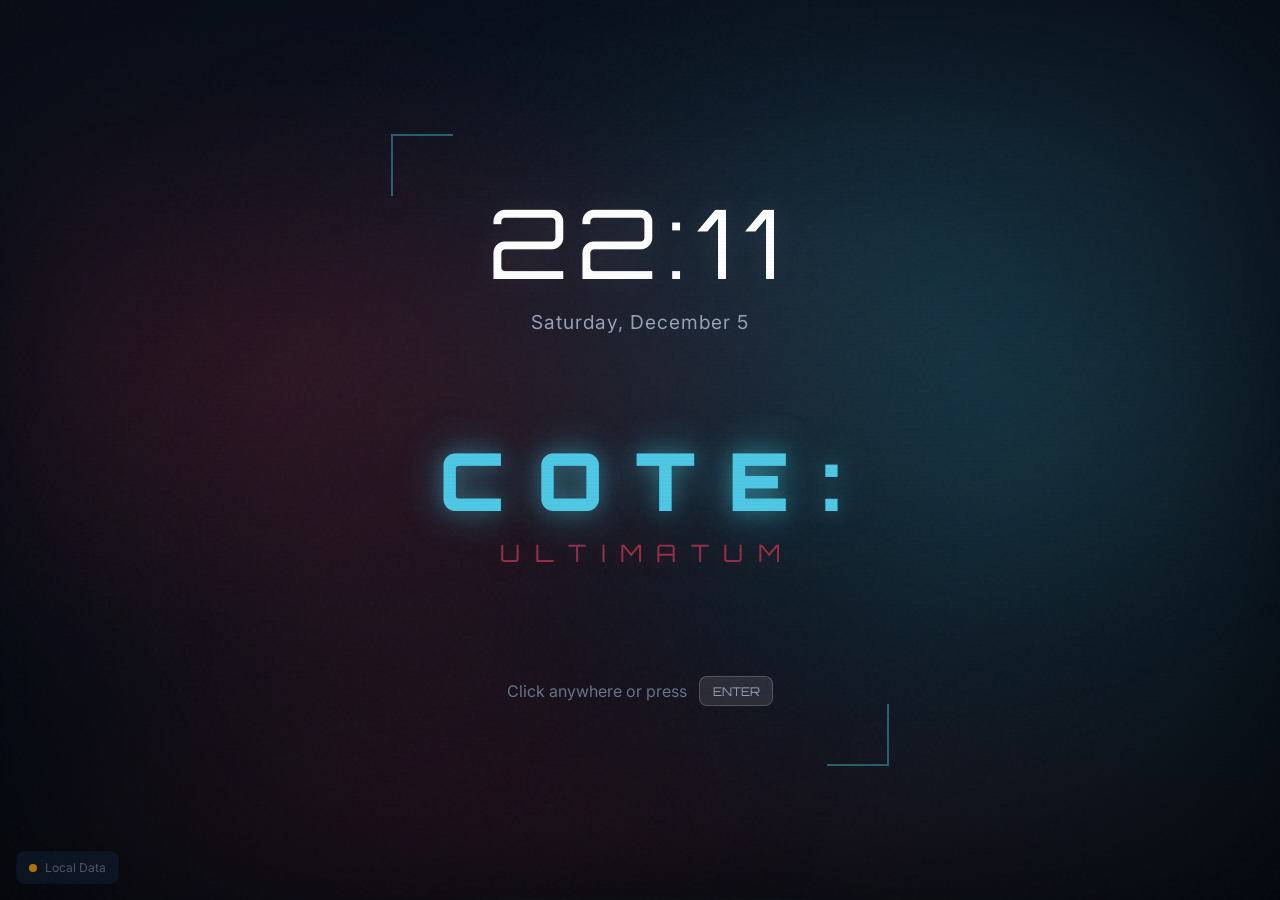
==== index.html @ c804362a "Bigger HONORS icon, clear nav focus on first click - HONORS dock icon scaled up so its medal+ribbons" ====
<!DOCTYPE html>
<html lang="en">
<head>
    <meta charset="UTF-8">
    <meta name="viewport" content="width=device-width, initial-scale=1.0">
    <title>COTE: ULTIMATUM</title>
    <meta name="description" content="Welcome to Advanced Nurturing High School. Track student abilities, monitor class standings, and prepare for special exams.">

    <!-- Open Graph / Discord Embed -->
    <meta property="og:type" content="website">
    <meta property="og:title" content="COTE: ULTIMATUM">
    <meta property="og:description" content="Welcome to Advanced Nurturing High School. Track student abilities, monitor class standings, and prepare for special exams.">
    <meta property="og:image" content="https://coteultimatum.github.io/platform/preview.png">
    <meta property="og:url" content="https://coteultimatum.github.io/platform/">
    <meta name="theme-color" content="#050a12">

    <!-- Twitter Card -->
    <meta name="twitter:card" content="summary_large_image">
    <meta name="twitter:title" content="COTE: ULTIMATUM">
    <meta name="twitter:description" content="Welcome to Advanced Nurturing High School. Track student abilities and special exams.">
    <meta name="twitter:image" content="https://coteultimatum.github.io/platform/preview.png">

    <link rel="stylesheet" href="styles.css">
    <link rel="preconnect" href="https://fonts.googleapis.com">
    <link rel="preconnect" href="https://fonts.gstatic.com" crossorigin>
    <link href="https://fonts.googleapis.com/css2?family=Orbitron:wght@400;700;900&family=Inter:wght@300;400;500;600&display=swap" rel="stylesheet">
</head>
<body>
    <!-- Boot Screen -->
    <div id="boot-screen" class="boot-screen">
        <div class="boot-content">
            <div class="boot-logo">
                <span class="boot-letter boot-c">C</span>
                <span class="boot-letter boot-o">O</span>
                <span class="boot-letter boot-t">T</span>
                <span class="boot-letter boot-e">E:</span>
            </div>
            <div class="boot-subtitle">ULTIMATUM</div>
            <div class="boot-loader">
                <div class="boot-loader-bar"></div>
            </div>
            <div class="boot-text">LOADING PLATFORM</div>
        </div>
    </div>

    <!-- Noise Texture Overlay -->
    <div class="noise-overlay"></div>

    <!-- Glitch Effects -->
    <div class="glitch-overlay" id="glitch-overlay"></div>

    <!-- Starfield Background -->
    <div class="starfield" id="starfield"></div>

    <!-- Lock Screen -->
    <div id="lock-screen" class="screen active">
        <div class="lock-content">
            <div class="lock-time" id="lock-time">12:00</div>
            <div class="lock-date" id="lock-date">Monday, January 11</div>
            <div class="lock-branding">
                <h1 class="lock-title">COTE:</h1>
                <h2 class="lock-subtitle">ULTIMATUM</h2>
            </div>
            <div class="enter-hint">
                <span>Click anywhere or press</span>
                <span class="enter-key">ENTER</span>
            </div>
        </div>
    </div>

    <!-- Home Screen -->
    <div id="home-screen" class="screen">
        <div class="home-header">
            <div class="header-left">
                <!-- Empty for balance -->
            </div>
            <div class="home-brand">
                <span class="home-brand-title">COTE:</span>
                <span class="home-brand-subtitle">ULTIMATUM</span>
            </div>
            <div class="header-right">
                <span class="home-time" id="home-time">12:00</span>
                <button class="lock-btn" id="lock-btn">
                    <svg viewBox="0 0 24 24" fill="none" stroke="currentColor" stroke-width="2">
                        <rect x="3" y="11" width="18" height="11" rx="2" ry="2"/>
                        <path d="M7 11V7a5 5 0 0 1 10 0v4"/>
                    </svg>
                </button>
            </div>
        </div>
        <div class="home-content">
            <div class="app-dock">
                <div class="app-icon" data-app="oaa">
                    <div class="app-icon-image">
                        <svg viewBox="0 0 64 64" fill="none" xmlns="http://www.w3.org/2000/svg">
                            <rect x="8" y="4" width="48" height="56" rx="4" stroke="currentColor" stroke-width="2"/>
                            <circle cx="32" cy="24" r="10" stroke="currentColor" stroke-width="2"/>
                            <path d="M16 52c0-8 7-14 16-14s16 6 16 14" stroke="currentColor" stroke-width="2"/>
                        </svg>
                    </div>
                    <span class="app-name">OAA</span>
                </div>
                <div class="app-icon" data-app="events">
                    <div class="app-icon-image">
                        <svg viewBox="0 0 64 64" fill="none" xmlns="http://www.w3.org/2000/svg">
                            <rect x="8" y="12" width="48" height="44" rx="4" stroke="currentColor" stroke-width="2"/>
                            <line x1="8" y1="24" x2="56" y2="24" stroke="currentColor" stroke-width="2"/>
                            <line x1="20" y1="8" x2="20" y2="16" stroke="currentColor" stroke-width="2"/>
                            <line x1="44" y1="8" x2="44" y2="16" stroke="currentColor" stroke-width="2"/>
                            <circle cx="24" cy="36" r="3" fill="currentColor"/>
                            <circle cx="40" cy="36" r="3" fill="currentColor"/>
                            <circle cx="24" cy="48" r="3" fill="currentColor"/>
                        </svg>
                    </div>
                    <span class="app-name">EXAMS</span>
                </div>
                <div class="app-icon" data-app="creator">
                    <div class="app-icon-image">
                        <svg viewBox="0 0 64 64" fill="none" xmlns="http://www.w3.org/2000/svg">
                            <line x1="32" y1="12" x2="32" y2="52" stroke="currentColor" stroke-width="2.5" stroke-linecap="round"/>
                            <line x1="12" y1="32" x2="52" y2="32" stroke="currentColor" stroke-width="2.5" stroke-linecap="round"/>
                        </svg>
                    </div>
                    <span class="app-name">CREATOR</span>
                </div>
                <div class="app-icon" data-app="honors">
                    <div class="app-icon-image">
                        <svg viewBox="0 0 64 64" fill="none" xmlns="http://www.w3.org/2000/svg">
                            <!-- Medal — outer + inner circle, sized to match other dock icons -->
                            <circle cx="32" cy="22" r="18" stroke="currentColor" stroke-width="2"/>
                            <circle cx="32" cy="22" r="8" stroke="currentColor" stroke-width="2"/>
                            <!-- Ribbons trailing down -->
                            <path d="M16 36 L10 58 L22 52 L32 58 L42 52 L54 58 L48 36" stroke="currentColor" stroke-width="2" stroke-linecap="round" stroke-linejoin="round"/>
                        </svg>
                    </div>
                    <span class="app-name">HONORS</span>
                </div>
                <div class="app-icon admin-app-icon" data-app="admin">
                    <div class="app-icon-image">
                        <svg viewBox="0 0 64 64" fill="none" xmlns="http://www.w3.org/2000/svg">
                            <!-- Shield with checkmark -->
                            <path d="M32 6L10 16v16c0 14 9.4 27 22 30 12.6-3 22-16 22-30V16L32 6z" stroke="currentColor" stroke-width="2"/>
                            <polyline points="22,32 29,40 42,24" stroke="currentColor" stroke-width="2.5" stroke-linecap="round" stroke-linejoin="round"/>
                        </svg>
                    </div>
                    <span class="app-name">ADMIN</span>
                </div>
            </div>
            <div class="school-quote">
                <p class="quote-text">"Every outcome is the result of the choices you make."</p>
                <p class="quote-attribution">- ANHS Student Handbook</p>
            </div>
        </div>
        <div class="keyboard-hint">
            <div class="key-hint"><span class="key">ESC</span> LOCK</div>
            <div class="key-hint"><span class="key">1</span> OAA</div>
            <div class="key-hint"><span class="key">2</span> EXAMS</div>
            <div class="key-hint"><span class="key">3</span> CREATOR</div>
            <div class="key-hint"><span class="key">4</span> HONORS</div>
            <div class="key-hint"><span class="key">5</span> ADMIN</div>
        </div>
    </div>

    <!-- OAA App -->
    <div id="oaa-app" class="screen app-screen">
        <div class="app-header">
            <div class="nav-group">
                <button class="nav-btn" data-action="back" title="Back (ESC)">
                    <svg viewBox="0 0 24 24" fill="none" stroke="currentColor" stroke-width="2">
                        <path d="M15 18l-6-6 6-6"/>
                    </svg>
                </button>
                <h1 class="app-title">OAA</h1>
            </div>
            <div class="header-brand">
                <span class="brand-title">COTE:</span>
                <span class="brand-subtitle">ULTIMATUM</span>
            </div>
            <div class="header-right">
                <span class="header-time" id="oaa-time">12:00</span>
                <button class="nav-btn" data-action="home" title="Home">
                    <svg viewBox="0 0 24 24" fill="none" stroke="currentColor" stroke-width="2">
                        <path d="M3 9l9-7 9 7v11a2 2 0 0 1-2 2H5a2 2 0 0 1-2-2z"/>
                        <polyline points="9 22 9 12 15 12 15 22"/>
                    </svg>
                </button>
            </div>
        </div>

        <!-- OAA Dashboard View -->
        <div id="oaa-dashboard" class="app-view active">
            <div class="dashboard-header">
                <button class="filter-btn" id="favorites-filter" title="Show Favorites (F)">
                    <span class="filter-icon">★</span>
                </button>
                <div class="search-container">
                    <svg class="search-icon" viewBox="0 0 24 24" fill="none" stroke="currentColor" stroke-width="2">
                        <circle cx="11" cy="11" r="8"/>
                        <path d="M21 21l-4.35-4.35"/>
                    </svg>
                    <input type="text" class="search-input" placeholder="Search students">
                </div>
            </div>

            <div class="year-section" data-section-id="year1">
                <div class="year-header">
                    <h2 class="year-title">1st Year Students</h2>
                    <span class="year-count" id="first-year-count">0 total</span>
                    <span class="year-toggle" aria-hidden="true"></span>
                </div>
                <div class="year-collapse"><div class="year-collapse-inner">
                    <div class="sort-container year-sort" data-year-sort="1">
                        <span class="sort-label">Sort:</span>
                        <div class="sort-buttons">
                            <button class="sort-btn active" data-sort="default">Default</button>
                            <button class="sort-btn" data-sort="overall">Overall Grade</button>
                            <button class="sort-btn" data-sort="academic">Academic Ability</button>
                            <button class="sort-btn" data-sort="intelligence">Intelligence</button>
                            <button class="sort-btn" data-sort="decision">Decision Making</button>
                            <button class="sort-btn" data-sort="physical">Physical Ability</button>
                            <button class="sort-btn" data-sort="cooperativeness">Cooperativeness</button>
                        </div>
                    </div>
                    <div class="class-grid" id="first-year-classes">
                        <!-- Classes populated by JS -->
                    </div>
                </div></div>
            </div>

            <div class="year-section collapsed" data-section-id="year2">
                <div class="year-header">
                    <h2 class="year-title">2nd Year Students</h2>
                    <span class="year-count" id="second-year-count">0 total</span>
                    <span class="year-toggle" aria-hidden="true"></span>
                </div>
                <div class="year-collapse"><div class="year-collapse-inner">
                    <div class="sort-container year-sort" data-year-sort="2">
                        <span class="sort-label">Sort:</span>
                        <div class="sort-buttons">
                            <button class="sort-btn active" data-sort="default">Default</button>
                            <button class="sort-btn" data-sort="overall">Overall Grade</button>
                            <button class="sort-btn" data-sort="academic">Academic Ability</button>
                            <button class="sort-btn" data-sort="intelligence">Intelligence</button>
                            <button class="sort-btn" data-sort="decision">Decision Making</button>
                            <button class="sort-btn" data-sort="physical">Physical Ability</button>
                            <button class="sort-btn" data-sort="cooperativeness">Cooperativeness</button>
                        </div>
                    </div>
                    <div class="class-grid" id="second-year-classes">
                        <!-- Classes populated by JS -->
                    </div>
                </div></div>
            </div>

            <div class="year-section collapsed" data-section-id="year3">
                <div class="year-header">
                    <h2 class="year-title">3rd Year Students</h2>
                    <span class="year-count" id="third-year-count">0 total</span>
                    <span class="year-toggle" aria-hidden="true"></span>
                </div>
                <div class="year-collapse"><div class="year-collapse-inner">
                    <div class="sort-container year-sort" data-year-sort="3">
                        <span class="sort-label">Sort:</span>
                        <div class="sort-buttons">
                            <button class="sort-btn active" data-sort="default">Default</button>
                            <button class="sort-btn" data-sort="overall">Overall Grade</button>
                            <button class="sort-btn" data-sort="academic">Academic Ability</button>
                            <button class="sort-btn" data-sort="intelligence">Intelligence</button>
                            <button class="sort-btn" data-sort="decision">Decision Making</button>
                            <button class="sort-btn" data-sort="physical">Physical Ability</button>
                            <button class="sort-btn" data-sort="cooperativeness">Cooperativeness</button>
                        </div>
                    </div>
                    <div class="class-grid" id="third-year-classes">
                        <!-- Classes populated by JS -->
                    </div>
                </div></div>
            </div>

            <div class="year-section" data-section-id="council">
                <div class="year-header">
                    <h2 class="year-title">Student Council</h2>
                    <span class="year-count" id="council-count">0 total</span>
                    <span class="year-toggle" aria-hidden="true"></span>
                </div>
                <div class="year-collapse"><div class="year-collapse-inner">
                    <div class="sort-container rank-sort" data-rank-sort="council">
                        <span class="sort-label">Sort:</span>
                        <div class="sort-buttons">
                            <button class="sort-btn active" data-rank-sort-btn="rank">Rank</button>
                            <button class="sort-btn" data-rank-sort-btn="tenure">Tenure</button>
                        </div>
                    </div>
                    <div class="member-grid" id="council-members">
                        <div class="empty-class">No council members</div>
                    </div>
                </div></div>
            </div>

            <div class="year-section" data-section-id="faculty">
                <div class="year-header">
                    <h2 class="year-title">Faculty Members</h2>
                    <span class="year-count" id="faculty-count">0 total</span>
                    <span class="year-toggle" aria-hidden="true"></span>
                </div>
                <div class="year-collapse"><div class="year-collapse-inner">
                    <div class="sort-container rank-sort" data-rank-sort="faculty">
                        <span class="sort-label">Sort:</span>
                        <div class="sort-buttons">
                            <button class="sort-btn active" data-rank-sort-btn="rank">Rank</button>
                            <button class="sort-btn" data-rank-sort-btn="tenure">Tenure</button>
                        </div>
                    </div>
                    <div class="member-grid" id="faculty-members">
                        <div class="empty-class">No faculty members</div>
                    </div>
                </div></div>
            </div>
        </div>

        <!-- OAA Class View -->
        <div id="oaa-class" class="app-view">
            <div class="class-view-top">
                <div class="sort-container class-sort">
                    <span class="sort-label">Sort:</span>
                    <div class="sort-buttons" id="class-sort-buttons">
                        <button class="sort-btn active" data-sort="default">Default</button>
                        <button class="sort-btn" data-sort="overall">Overall Grade</button>
                        <button class="sort-btn" data-sort="academic">Academic Ability</button>
                        <button class="sort-btn" data-sort="intelligence">Intelligence</button>
                        <button class="sort-btn" data-sort="decision">Decision Making</button>
                        <button class="sort-btn" data-sort="physical">Physical Ability</button>
                        <button class="sort-btn" data-sort="cooperativeness">Cooperativeness</button>
                    </div>
                </div>
            </div>
            <div class="class-view-header">
                <div class="class-view-badge" id="class-badge">A</div>
                <div class="class-view-info">
                    <h2 id="class-title">1st Year - Class A</h2>
                    <p class="student-count" id="student-count">0 Students</p>
                </div>
            </div>
            <div class="student-list" id="student-list">
                <!-- Students populated by JS -->
            </div>
        </div>

        <!-- OAA Profile View -->
        <div id="oaa-profile" class="app-view">
            <div class="profile-card">
                <div class="profile-rank-watermark" id="profile-rank-watermark" aria-hidden="true"></div>
                <div class="profile-header">
                    <div class="profile-header-info">
                        <div id="profile-rank-crest" class="profile-rank-crest" style="display:none;">
                            <div class="profile-rank-insignia" id="profile-rank-insignia"></div>
                            <div class="profile-rank-text">
                                <span class="profile-rank-kind"></span>
                                <span class="profile-rank-title"></span>
                                <span class="profile-rank-since" id="profile-rank-since"></span>
                            </div>
                        </div>
                        <h2 id="profile-name">Student Name</h2>
                        <p id="profile-class">1st Year - Class A</p>
                        <p class="profile-rank-quote" id="profile-rank-quote" style="display:none;"></p>
                    </div>
                    <div class="profile-commendations" id="profile-commendations"></div>
                    <div class="profile-header-actions">
                        <div class="profile-id">
                            <span class="id-label">ID</span>
                            <span class="id-value" id="profile-id">ABC-123</span>
                        </div>
                        <button class="profile-download-btn" id="profile-download-btn" title="Download student card">
                            <svg viewBox="0 0 24 24" fill="none" stroke="currentColor" stroke-width="2" width="16" height="16">
                                <rect x="3" y="3" width="18" height="18" rx="2" ry="2"/>
                                <circle cx="8.5" cy="8.5" r="1.5"/>
                                <polyline points="21 15 16 10 5 21"/>
                            </svg>
                            <span>Download</span>
                        </button>
                    </div>
                </div>
                <div class="profile-body">
                    <div class="profile-image-container">
                        <div class="profile-image-frame" id="profile-image-frame" style="display: none;">
                            <img class="profile-image" id="profile-image" src="" alt="Student">
                        </div>
                        <div class="profile-image-placeholder" id="profile-placeholder">
                            <svg viewBox="0 0 64 64" fill="none" stroke="currentColor" stroke-width="1.5">
                                <circle cx="32" cy="24" r="12"/>
                                <path d="M12 56c0-11 9-20 20-20s20 9 20 20"/>
                            </svg>
                        </div>
                        <div class="overall-grade-box">
                            <span class="overall-label">OVERALL GRADE</span>
                            <span class="overall-value" id="profile-overall">B-</span>
                        </div>
                    </div>
                    <div class="profile-stats">
                        <h3 class="stats-title">Evaluation</h3>
                        <div class="stat-list" id="stat-list">
                            <!-- Stats populated by JS -->
                        </div>
                    </div>
                </div>
            </div>
        </div>
        <div class="keyboard-hint oaa-hints">
            <div class="key-hint"><span class="key">ESC</span> BACK</div>
            <div class="key-hint oaa-hint-search"><span class="key">/</span> SEARCH</div>
            <div class="key-hint oaa-hint-favorites"><span class="key">F</span> FAVORITES</div>
            <div class="key-hint oaa-hint-compare"><span class="key">C</span> COMPARE</div>
        </div>
    </div>

    <!-- Events App -->
    <div id="events-app" class="screen app-screen">
        <div class="app-header">
            <div class="nav-group">
                <button class="nav-btn" data-action="back" title="Back (ESC)">
                    <svg viewBox="0 0 24 24" fill="none" stroke="currentColor" stroke-width="2">
                        <path d="M15 18l-6-6 6-6"/>
                    </svg>
                </button>
                <h1 class="app-title">EXAMS</h1>
            </div>
            <div class="header-brand">
                <span class="brand-title">COTE:</span>
                <span class="brand-subtitle">ULTIMATUM</span>
            </div>
            <div class="header-right">
                <span class="header-time" id="events-time">12:00</span>
                <button class="nav-btn" data-action="home" title="Home">
                    <svg viewBox="0 0 24 24" fill="none" stroke="currentColor" stroke-width="2">
                        <path d="M3 9l9-7 9 7v11a2 2 0 0 1-2 2H5a2 2 0 0 1-2-2z"/>
                        <polyline points="9 22 9 12 15 12 15 22"/>
                    </svg>
                </button>
            </div>
        </div>
        <div class="events-content">
            <!-- Current Event Section -->
            <div class="events-section">
                <div class="events-section-header">
                    <div class="section-indicator standby"></div>
                    <h2 class="events-section-title">CURRENT EXAM</h2>
                </div>
                <div class="current-event-card" id="current-event">
                    <div class="standby-state">
                        <div class="standby-icon">
                            <svg viewBox="0 0 24 24" fill="none" stroke="currentColor" stroke-width="1.5">
                                <circle cx="12" cy="12" r="10"/>
                                <polyline points="12 6 12 12 16 14"/>
                            </svg>
                        </div>
                        <div class="standby-text">
                            <h3>STANDBY</h3>
                            <p>Awaiting next exam</p>
                        </div>
                    </div>
                </div>
            </div>

            <!-- Upcoming Section -->
            <div class="events-section">
                <div class="events-section-header">
                    <div class="section-indicator upcoming"></div>
                    <h2 class="events-section-title">UPCOMING</h2>
                </div>
                <div class="upcoming-list">
                    <div class="upcoming-empty">
                        <p>No scheduled exams</p>
                    </div>
                </div>
            </div>

            <!-- Exam Types Reference (Collapsible) -->
            <div class="events-section collapsible">
                <div class="events-section-header" data-toggle="exam-types">
                    <div class="section-indicator info"></div>
                    <h2 class="events-section-title">EXAM TYPES</h2>
                    <span class="collapse-icon">▼</span>
                </div>
                <div class="collapsible-content collapsed" id="exam-types">
                  <div class="exam-types-grid">
                    <div class="exam-type-card">
                        <div class="exam-type-icon survival">
                            <svg viewBox="0 0 24 24" fill="none" stroke="currentColor" stroke-width="1.5">
                                <path d="M12 3l-7 9h4l-5 9h16l-5-9h4L12 3z"/>
                            </svg>
                        </div>
                        <div class="exam-type-info">
                            <h4>Uninhabited Island Exam</h4>
                            <p>Wilderness survival test. Classes compete for resources and territory over multiple days.</p>
                            <div class="exam-type-tags">
                                <span class="exam-tag physical">Physical Ability</span>
                                <span class="exam-tag cooperativeness">Cooperativeness</span>
                            </div>
                        </div>
                    </div>
                    <div class="exam-type-card">
                        <div class="exam-type-icon written">
                            <svg viewBox="0 0 24 24" fill="none" stroke="currentColor" stroke-width="1.5">
                                <path d="M14 2H6a2 2 0 0 0-2 2v16a2 2 0 0 0 2 2h12a2 2 0 0 0 2-2V8z"/>
                                <polyline points="14 2 14 8 20 8"/>
                                <line x1="16" y1="13" x2="8" y2="13"/>
                                <line x1="16" y1="17" x2="8" y2="17"/>
                            </svg>
                        </div>
                        <div class="exam-type-info">
                            <h4>Paper Shuffle</h4>
                            <p>Academic showdown between classes. Students create and exchange test problems.</p>
                            <div class="exam-type-tags">
                                <span class="exam-tag academic">Academic Ability</span>
                                <span class="exam-tag intelligence">Intelligence</span>
                            </div>
                        </div>
                    </div>
                    <div class="exam-type-card">
                        <div class="exam-type-icon zodiac">
                            <svg viewBox="0 0 24 24" fill="none" stroke="currentColor" stroke-width="1.5">
                                <circle cx="11" cy="11" r="8"/>
                                <line x1="21" y1="21" x2="16.65" y2="16.65"/>
                                <circle cx="11" cy="11" r="3"/>
                            </svg>
                        </div>
                        <div class="exam-type-info">
                            <h4>Zodiac Exam</h4>
                            <p>Deduction game on the cruise ship. Identify VIPs while protecting your own.</p>
                            <div class="exam-type-tags">
                                <span class="exam-tag intelligence">Intelligence</span>
                                <span class="exam-tag decision">Decision Making</span>
                            </div>
                        </div>
                    </div>
                    <div class="exam-type-card">
                        <div class="exam-type-icon poll">
                            <svg viewBox="0 0 24 24" fill="none" stroke="currentColor" stroke-width="1.5">
                                <path d="M17 21v-2a4 4 0 0 0-4-4H5a4 4 0 0 0-4 4v2"/>
                                <circle cx="9" cy="7" r="4"/>
                                <path d="M23 21v-2a4 4 0 0 0-3-3.87"/>
                                <path d="M16 3.13a4 4 0 0 1 0 7.75"/>
                            </svg>
                        </div>
                        <div class="exam-type-info">
                            <h4>Class Vote</h4>
                            <p>Vote for praise and criticism within your class. Lowest rated faces expulsion risk.</p>
                            <div class="exam-type-tags">
                                <span class="exam-tag decision">Decision Making</span>
                                <span class="exam-tag danger">High Stakes</span>
                            </div>
                        </div>
                    </div>
                    <div class="exam-type-card">
                        <div class="exam-type-icon sports">
                            <svg viewBox="0 0 24 24" fill="none" stroke="currentColor" stroke-width="1.5">
                                <path d="M6 9H4.5a2.5 2.5 0 0 1 0-5H6"/>
                                <path d="M18 9h1.5a2.5 2.5 0 0 0 0-5H18"/>
                                <path d="M6 4h12v6a6 6 0 0 1-12 0V4z"/>
                                <line x1="12" y1="16" x2="12" y2="20"/>
                                <line x1="8" y1="20" x2="16" y2="20"/>
                            </svg>
                        </div>
                        <div class="exam-type-info">
                            <h4>Sports Festival</h4>
                            <p>Athletic competition. Red and White teams with mixed class assignments.</p>
                            <div class="exam-type-tags">
                                <span class="exam-tag physical">Physical Ability</span>
                                <span class="exam-tag cooperativeness">Cooperativeness</span>
                            </div>
                        </div>
                    </div>
                    <div class="exam-type-card">
                        <div class="exam-type-icon final">
                            <svg viewBox="0 0 24 24" fill="none" stroke="currentColor" stroke-width="1.5">
                                <path d="M4 19.5A2.5 2.5 0 0 1 6.5 17H20"/>
                                <path d="M6.5 2H20v20H6.5A2.5 2.5 0 0 1 4 19.5v-15A2.5 2.5 0 0 1 6.5 2z"/>
                                <line x1="9" y1="7" x2="16" y2="7"/>
                                <line x1="9" y1="11" x2="14" y2="11"/>
                            </svg>
                        </div>
                        <div class="exam-type-info">
                            <h4>Final Exam</h4>
                            <p>End-of-term written examination. Class average determines pass or fail.</p>
                            <div class="exam-type-tags">
                                <span class="exam-tag academic">Academic Ability</span>
                                <span class="exam-tag danger">High Stakes</span>
                            </div>
                        </div>
                    </div>
                  </div>
                </div>
            </div>

            <!-- Past Events Section -->
            <div class="events-section">
                <div class="events-section-header">
                    <div class="section-indicator past"></div>
                    <h2 class="events-section-title">HISTORY</h2>
                </div>
                <div class="past-events-list">
                    <div class="past-event-item">
                        <div class="past-event-date">—</div>
                        <div class="past-event-info">
                            <span class="past-event-name">No past exams recorded</span>
                        </div>
                    </div>
                </div>
            </div>
        </div>
        <div class="keyboard-hint events-hints">
            <div class="key-hint"><span class="key">ESC</span> BACK</div>
        </div>
    </div>

    <!-- Admin App -->
    <div id="admin-app" class="screen app-screen">
        <div class="app-header">
            <div class="nav-group">
                <button class="nav-btn" data-action="back" title="Back (ESC)">
                    <svg viewBox="0 0 24 24" fill="none" stroke="currentColor" stroke-width="2">
                        <path d="M15 18l-6-6 6-6"/>
                    </svg>
                </button>
                <h1 class="app-title">ADMIN</h1>
            </div>
            <div class="header-brand">
                <span class="brand-title">COTE:</span>
                <span class="brand-subtitle">ULTIMATUM</span>
            </div>
            <div class="header-right">
                <span class="header-time" id="admin-time">12:00</span>
                <button class="nav-btn" data-action="home" title="Home">
                    <svg viewBox="0 0 24 24" fill="none" stroke="currentColor" stroke-width="2">
                        <path d="M3 9l9-7 9 7v11a2 2 0 0 1-2 2H5a2 2 0 0 1-2-2z"/>
                        <polyline points="9 22 9 12 15 12 15 22"/>
                    </svg>
                </button>
            </div>
        </div>

        <!-- Login View -->
        <div class="admin-content" id="admin-login-view">
            <div class="admin-login-container">
                <div class="admin-login-icon">
                    <svg viewBox="0 0 64 64" fill="none" stroke="currentColor" stroke-width="2.5">
                        <!-- Padlock with U-shaped shackle -->
                        <rect x="14" y="28" width="36" height="28" rx="4"/>
                        <path d="M22 28V20a10 10 0 0 1 20 0v8" stroke-linecap="round"/>
                        <circle cx="32" cy="42" r="4" fill="currentColor" stroke="none"/>
                        <line x1="32" y1="46" x2="32" y2="50" stroke-width="3" stroke-linecap="round"/>
                    </svg>
                </div>
                <h2 class="admin-login-title">Authentication</h2>
                <p class="admin-login-subtitle">Authorized personnel only</p>
                <div class="admin-login-form">
                    <button class="admin-login-btn" id="admin-login-btn">
                        <svg class="admin-login-google" viewBox="0 0 48 48" xmlns="http://www.w3.org/2000/svg" aria-hidden="true">
                            <path fill="#EA4335" d="M24 9.5c3.54 0 6.71 1.22 9.21 3.6l6.85-6.85C35.9 2.38 30.47 0 24 0 14.62 0 6.51 5.38 2.56 13.22l7.98 6.19C12.43 13.72 17.74 9.5 24 9.5z"/>
                            <path fill="#4285F4" d="M46.98 24.55c0-1.57-.15-3.09-.38-4.55H24v9.02h12.94c-.58 2.96-2.26 5.48-4.78 7.18l7.73 6c4.51-4.18 7.09-10.36 7.09-17.65z"/>
                            <path fill="#FBBC05" d="M10.53 28.59c-.48-1.45-.76-2.99-.76-4.59s.27-3.14.76-4.59l-7.98-6.19C.92 16.46 0 20.12 0 24c0 3.88.92 7.54 2.56 10.78l7.97-6.19z"/>
                            <path fill="#34A853" d="M24 48c6.48 0 11.93-2.13 15.89-5.81l-7.73-6c-2.15 1.45-4.92 2.3-8.16 2.3-6.26 0-11.57-4.22-13.47-9.91l-7.98 6.19C6.51 42.62 14.62 48 24 48z"/>
                        </svg>
                        <span>Sign in with Google</span>
                    </button>
                </div>
            </div>
        </div>

        <!-- Panel View (after login) -->
        <div class="admin-content admin-panel-view" id="admin-panel-view" style="display: none;">
            <div class="admin-user-bar">
                <div class="admin-user-info">
                    <span class="admin-user-icon">
                        <svg viewBox="0 0 24 24" fill="none" stroke="currentColor" stroke-width="2">
                            <path d="M20 21v-2a4 4 0 0 0-4-4H8a4 4 0 0 0-4 4v2"/>
                            <circle cx="12" cy="7" r="4"/>
                        </svg>
                    </span>
                    <span class="admin-user-name" id="admin-user-name">Admin</span>
                </div>
                <button class="admin-logout-btn" id="admin-logout-btn">Log Out</button>
            </div>

            <div class="admin-section">
                <h3 class="admin-section-title">Class Points</h3>
                <div class="admin-years-container">
                    <!-- Year 1 -->
                    <div class="admin-year-section">
                        <div class="admin-year-label">1st Year</div>
                        <div class="admin-class-grid">
                            <div class="admin-class-input">
                                <span class="admin-class-badge class-a">A</span>
                                <input type="text" id="admin-points-1-A" inputmode="numeric" pattern="[0-9,]*" value="1,000">
                            </div>
                            <div class="admin-class-input">
                                <span class="admin-class-badge class-b">B</span>
                                <input type="text" id="admin-points-1-B" inputmode="numeric" pattern="[0-9,]*" value="1,000">
                            </div>
                            <div class="admin-class-input">
                                <span class="admin-class-badge class-c">C</span>
                                <input type="text" id="admin-points-1-C" inputmode="numeric" pattern="[0-9,]*" value="1,000">
                            </div>
                            <div class="admin-class-input">
                                <span class="admin-class-badge class-d">D</span>
                                <input type="text" id="admin-points-1-D" inputmode="numeric" pattern="[0-9,]*" value="1,000">
                            </div>
                        </div>
                    </div>
                    <!-- Year 2 -->
                    <div class="admin-year-section">
                        <div class="admin-year-label">2nd Year</div>
                        <div class="admin-class-grid">
                            <div class="admin-class-input">
                                <span class="admin-class-badge class-a">A</span>
                                <input type="text" id="admin-points-2-A" inputmode="numeric" pattern="[0-9,]*" value="1,000">
                            </div>
                            <div class="admin-class-input">
                                <span class="admin-class-badge class-b">B</span>
                                <input type="text" id="admin-points-2-B" inputmode="numeric" pattern="[0-9,]*" value="1,000">
                            </div>
                            <div class="admin-class-input">
                                <span class="admin-class-badge class-c">C</span>
                                <input type="text" id="admin-points-2-C" inputmode="numeric" pattern="[0-9,]*" value="1,000">
                            </div>
                            <div class="admin-class-input">
                                <span class="admin-class-badge class-d">D</span>
                                <input type="text" id="admin-points-2-D" inputmode="numeric" pattern="[0-9,]*" value="1,000">
                            </div>
                        </div>
                    </div>
                    <!-- Year 3 -->
                    <div class="admin-year-section">
                        <div class="admin-year-label">3rd Year</div>
                        <div class="admin-class-grid">
                            <div class="admin-class-input">
                                <span class="admin-class-badge class-a">A</span>
                                <input type="text" id="admin-points-3-A" inputmode="numeric" pattern="[0-9,]*" value="1,000">
                            </div>
                            <div class="admin-class-input">
                                <span class="admin-class-badge class-b">B</span>
                                <input type="text" id="admin-points-3-B" inputmode="numeric" pattern="[0-9,]*" value="1,000">
                            </div>
                            <div class="admin-class-input">
                                <span class="admin-class-badge class-c">C</span>
                                <input type="text" id="admin-points-3-C" inputmode="numeric" pattern="[0-9,]*" value="1,000">
                            </div>
                            <div class="admin-class-input">
                                <span class="admin-class-badge class-d">D</span>
                                <input type="text" id="admin-points-3-D" inputmode="numeric" pattern="[0-9,]*" value="1,000">
                            </div>
                        </div>
                    </div>
                </div>
                <div class="admin-actions">
                    <button class="admin-save-btn" id="admin-save-btn">Save Changes</button>
                    <button class="admin-reset-btn" id="admin-reset-btn">Reset</button>
                </div>
            </div>

            <!-- Change Log -->
            <div class="admin-section">
                <h3 class="admin-section-title">Recent Changes</h3>
                <div class="admin-changelog" id="admin-changelog">
                    <div class="admin-changelog-empty">No changes recorded</div>
                </div>
            </div>

            <!-- Student Management -->
            <div class="admin-section">
                <h3 class="admin-section-title">Student Management</h3>
                <div class="admin-student-controls">
                    <button class="admin-add-student-btn" id="admin-add-student-btn">
                        <svg viewBox="0 0 24 24" fill="none" stroke="currentColor" stroke-width="2">
                            <path d="M12 5v14M5 12h14"/>
                        </svg>
                        Add Student
                    </button>
                    <div class="admin-student-filter">
                        <select id="admin-student-year-filter">
                            <option value="">All Years</option>
                            <option value="1">1st Year</option>
                            <option value="2">2nd Year</option>
                            <option value="3">3rd Year</option>
                        </select>
                        <select id="admin-student-class-filter">
                            <option value="">All Classes</option>
                            <option value="A">Class A</option>
                            <option value="B">Class B</option>
                            <option value="C">Class C</option>
                            <option value="D">Class D</option>
                        </select>
                    </div>
                </div>
                <div class="admin-student-list" id="admin-student-list">
                    <!-- Students populated by JS -->
                </div>
            </div>

            <!-- Faculty Management -->
            <div class="admin-section">
                <h3 class="admin-section-title">Faculty Management</h3>
                <div class="admin-student-controls">
                    <button class="admin-add-student-btn" id="admin-add-faculty-btn">
                        <svg viewBox="0 0 24 24" fill="none" stroke="currentColor" stroke-width="2">
                            <path d="M12 5v14M5 12h14"/>
                        </svg>
                        Add Faculty
                    </button>
                    <div class="admin-student-filter">
                        <select id="admin-faculty-rank-filter">
                            <option value="">All Ranks</option>
                            <option value="Staff">Staff</option>
                            <option value="Instructor">Instructor</option>
                            <option value="Director">Director</option>
                            <option value="Chairperson">Chairperson</option>
                        </select>
                    </div>
                </div>
                <div class="admin-student-list" id="admin-faculty-list">
                    <!-- Faculty populated by JS -->
                </div>
            </div>
        </div>

        <!-- Student Edit Modal -->
        <div class="admin-modal-overlay" id="admin-student-modal">
            <div class="admin-modal admin-student-modal">
                <div class="admin-modal-header">
                    <span id="admin-student-modal-title">Add Student</span>
                    <button class="admin-modal-close" id="admin-student-modal-close">&times;</button>
                </div>
                <div class="admin-modal-body">
                    <div class="admin-form-row">
                        <label>Full Name</label>
                        <input type="text" id="admin-student-name" placeholder="What is the character's full name?">
                    </div>
                    <div class="admin-form-row admin-form-row-half" id="admin-form-year-class-row">
                        <div>
                            <label>Year</label>
                            <select id="admin-student-year">
                                <option value="1">1st Year</option>
                                <option value="2">2nd Year</option>
                                <option value="3">3rd Year</option>
                            </select>
                        </div>
                        <div>
                            <label>Class</label>
                            <select id="admin-student-class">
                                <option value="A">Class A</option>
                                <option value="B">Class B</option>
                                <option value="C">Class C</option>
                                <option value="D">Class D</option>
                            </select>
                        </div>
                    </div>
                    <div class="admin-form-row admin-image-row">
                        <div class="admin-image-preview" id="admin-student-image-preview">
                            <svg viewBox="0 0 64 64" fill="none" stroke="currentColor" stroke-width="1.5">
                                <circle cx="32" cy="24" r="12"/>
                                <path d="M12 56c0-11 9-20 20-20s20 9 20 20"/>
                            </svg>
                        </div>
                        <div class="admin-image-input">
                            <label>Image</label>
                            <div class="creator-image-input-row">
                                <input type="text" id="admin-student-image" placeholder="Paste URL">
                                <label class="creator-upload-btn" for="admin-student-image-upload" title="Upload from device">
                                    <svg viewBox="0 0 24 24" fill="none" stroke="currentColor" stroke-width="2" stroke-linecap="round" stroke-linejoin="round"><path d="M21 15v4a2 2 0 0 1-2 2H5a2 2 0 0 1-2-2v-4"/><polyline points="17 8 12 3 7 8"/><line x1="12" y1="3" x2="12" y2="15"/></svg>
                                </label>
                                <input type="file" id="admin-student-image-upload" accept="image/*" hidden>
                            </div>
                            <div class="image-framer-controls" id="admin-image-framer-controls">
                                <label class="image-framer-zoom-label">Zoom</label>
                                <input type="number" id="admin-image-zoom" class="image-framer-zoom-input" min="1" step="0.1" value="1">
                                <span class="image-framer-zoom-suffix">×</span>
                                <button type="button" id="admin-image-reset" class="image-framer-reset">Reset</button>
                            </div>
                        </div>
                    </div>
                    <div class="admin-form-section-title">Evaluation</div>
                    <div class="admin-form-stats">
                        <div class="admin-stat-input stat-academic">
                            <label>Academic Ability</label>
                            <input type="number" id="admin-student-academic" min="0" max="100" value="50">
                            <select id="admin-student-trait-academic" class="admin-trait-select"></select>
                        </div>
                        <div class="admin-stat-input stat-intelligence">
                            <label>Intelligence</label>
                            <input type="number" id="admin-student-intelligence" min="0" max="100" value="50">
                            <select id="admin-student-trait-intelligence" class="admin-trait-select"></select>
                        </div>
                        <div class="admin-stat-input stat-decision">
                            <label>Decision Making</label>
                            <input type="number" id="admin-student-decision" min="0" max="100" value="50">
                            <select id="admin-student-trait-decision" class="admin-trait-select"></select>
                        </div>
                        <div class="admin-stat-input stat-physical">
                            <label>Physical Ability</label>
                            <input type="number" id="admin-student-physical" min="0" max="100" value="50">
                            <select id="admin-student-trait-physical" class="admin-trait-select"></select>
                        </div>
                        <div class="admin-stat-input stat-cooperativeness">
                            <label>Cooperativeness</label>
                            <input type="number" id="admin-student-cooperativeness" min="0" max="100" value="50">
                            <select id="admin-student-trait-cooperativeness" class="admin-trait-select"></select>
                        </div>
                    </div>
                    <div class="admin-form-section-title" id="admin-form-council-title">Rank</div>
                    <div class="admin-form-row" id="admin-form-council-row">
                        <select id="admin-student-council-rank">
                            <option value="">None</option>
                            <option value="Representative">Representative</option>
                            <option value="Treasurer">Treasurer</option>
                            <option value="Secretary">Secretary</option>
                            <option value="Vice President">Vice President</option>
                            <option value="President">President</option>
                        </select>
                    </div>
                    <div class="admin-form-section-title" id="admin-form-faculty-title" style="display:none;">Rank</div>
                    <div class="admin-form-row" id="admin-form-faculty-row" style="display:none;">
                        <select id="admin-student-faculty-rank">
                            <option value="">None</option>
                            <option value="Staff">Staff</option>
                            <option value="Instructor">Instructor</option>
                            <option value="Director">Director</option>
                            <option value="Chairperson">Chairperson</option>
                        </select>
                    </div>
                    <div class="admin-form-section-title" id="admin-form-tenure-title" style="display:none;">Tenure</div>
                    <div class="admin-form-row admin-form-tenure" id="admin-form-tenure-row" style="display:none;">
                        <div class="admin-tenure-fields">
                            <select id="admin-student-tenure-day" class="admin-tenure-day">
                                <option value="">Day</option>
                            </select>
                            <select id="admin-student-tenure-month" class="admin-tenure-month">
                                <option value="">Month</option>
                                <option value="1">January</option>
                                <option value="2">February</option>
                                <option value="3">March</option>
                                <option value="4">April</option>
                                <option value="5">May</option>
                                <option value="6">June</option>
                                <option value="7">July</option>
                                <option value="8">August</option>
                                <option value="9">September</option>
                                <option value="10">October</option>
                                <option value="11">November</option>
                                <option value="12">December</option>
                            </select>
                            <input type="number" id="admin-student-tenure-year" class="admin-tenure-year" min="2000" max="2100" step="1" placeholder="Year">
                        </div>
                    </div>
                    <div class="admin-form-section-title" id="admin-form-quote-title" style="display:none;">Quote</div>
                    <div class="admin-form-row" id="admin-form-quote-row" style="display:none;">
                        <input type="text" id="admin-student-rank-quote" maxlength="160" placeholder="Something they'd say">
                    </div>
                    <div class="admin-form-section-title">Commendations</div>
                    <div class="admin-form-row admin-form-commendations">
                        <div id="admin-commendations-list" class="admin-commendations-list"></div>
                        <div class="admin-commendation-add">
                            <select id="admin-commendation-type">
                                <option value="">Type</option>
                                <option value="diplomat">Diplomat</option>
                                <option value="service">Service</option>
                            </select>
                            <select id="admin-commendation-tier">
                                <option value="">Tier</option>
                                <option value="1">Bronze</option>
                                <option value="2">Silver</option>
                                <option value="3">Gold</option>
                                <option value="4">Diamond</option>
                            </select>
                            <input type="date" id="admin-commendation-date">
                            <button type="button" id="admin-commendation-add-btn" class="admin-btn-add">Award</button>
                        </div>
                    </div>
                </div>
                <div class="admin-modal-actions">
                    <button class="admin-modal-delete" id="admin-student-delete" style="display: none;">Delete</button>
                    <div class="admin-modal-actions-right">
                        <button class="admin-modal-cancel" id="admin-student-cancel">Cancel</button>
                        <button class="admin-modal-confirm" id="admin-student-save">Save</button>
                    </div>
                </div>
            </div>
        </div>

        <!-- Save Confirmation Modal -->
        <div class="admin-modal-overlay" id="admin-confirm-modal">
            <div class="admin-modal">
                <div class="admin-modal-header">Confirm Changes</div>
                <div class="admin-modal-body">
                    <p>Save the following changes?</p>
                    <div class="admin-modal-changes" id="admin-modal-changes"></div>
                </div>
                <div class="admin-modal-actions">
                    <button class="admin-modal-cancel" id="admin-modal-cancel">Cancel</button>
                    <button class="admin-modal-confirm" id="admin-modal-confirm">Save</button>
                </div>
            </div>
        </div>

        <div class="admin-modal-overlay" id="admin-logout-modal">
            <div class="admin-modal">
                <div class="admin-modal-header">Log Out</div>
                <div class="admin-modal-body">
                    <p>Are you sure you want to log out?</p>
                </div>
                <div class="admin-modal-actions">
                    <button class="admin-modal-cancel" id="admin-logout-cancel">Cancel</button>
                    <button class="admin-modal-confirm" id="admin-logout-confirm">Log Out</button>
                </div>
            </div>
        </div>

        <div class="admin-modal-overlay" id="admin-delete-student-modal">
            <div class="admin-modal">
                <div class="admin-modal-header">Delete Student</div>
                <div class="admin-modal-body">
                    <p id="admin-delete-student-text">Are you sure you want to delete this student? This cannot be undone.</p>
                </div>
                <div class="admin-modal-actions">
                    <button class="admin-modal-cancel" id="admin-delete-student-cancel">Cancel</button>
                    <button class="admin-modal-delete" id="admin-delete-student-confirm">Delete</button>
                </div>
            </div>
        </div>

        <div class="keyboard-hint admin-hints">
            <div class="key-hint"><span class="key">ESC</span> BACK</div>
        </div>
    </div>

    <!-- Creator App -->
    <div id="creator-app" class="screen app-screen">
        <div class="app-header">
            <div class="nav-group">
                <button class="nav-btn" data-action="back" title="Back (ESC)">
                    <svg viewBox="0 0 24 24" fill="none" stroke="currentColor" stroke-width="2">
                        <path d="M15 18l-6-6 6-6"/>
                    </svg>
                </button>
                <h1 class="app-title">CREATOR</h1>
            </div>
            <div class="header-brand">
                <span class="brand-title">COTE:</span>
                <span class="brand-subtitle">ULTIMATUM</span>
            </div>
            <div class="header-right">
                <span class="header-time" id="creator-time">12:00</span>
                <button class="nav-btn" data-action="home" title="Home">
                    <svg viewBox="0 0 24 24" fill="none" stroke="currentColor" stroke-width="2">
                        <path d="M3 9l9-7 9 7v11a2 2 0 0 1-2 2H5a2 2 0 0 1-2-2z"/>
                        <polyline points="9 22 9 12 15 12 15 22"/>
                    </svg>
                </button>
            </div>
        </div>

        <div class="creator-content">
            <!-- Progress Indicator -->
            <div class="creator-progress">
                <div class="progress-step active" data-step="info">
                    <div class="step-number"><span>1</span></div>
                    <span class="step-label">Identity</span>
                </div>
                <div class="progress-line"></div>
                <div class="progress-step" data-step="bio">
                    <div class="step-number"><span>2</span></div>
                    <span class="step-label">Background</span>
                </div>
                <div class="progress-line"></div>
                <div class="progress-step" data-step="abilities">
                    <div class="step-number"><span>3</span></div>
                    <span class="step-label">Evaluation</span>
                </div>
                <div class="progress-line"></div>
                <div class="progress-step" data-step="export">
                    <div class="step-number"><span>4</span></div>
                    <span class="step-label">Export</span>
                </div>
            </div>

            <!-- Step 1: Identity -->
            <div class="creator-step active" id="creator-step-info">
                <div class="creator-card">
                    <div class="creator-card-header">
                        <h2>Identity</h2>
                        <span class="creator-card-badge">REQUIRED</span>
                    </div>

                    <div class="creator-identity-layout">
                        <div class="creator-avatar-section">
                            <div class="creator-avatar-preview" id="creator-avatar-preview">
                                <svg viewBox="0 0 64 64" fill="none" stroke="currentColor" stroke-width="1.5">
                                    <circle cx="32" cy="24" r="12"/>
                                    <path d="M12 56c0-11 9-20 20-20s20 9 20 20"/>
                                </svg>
                            </div>
                            <div class="creator-input-group">
                                <label for="creator-image">Image</label>
                                <div class="creator-image-input-row">
                                    <input type="url" id="creator-image" placeholder="Paste URL">
                                    <label class="creator-upload-btn" for="creator-image-upload" title="Upload from device">
                                        <svg viewBox="0 0 24 24" fill="none" stroke="currentColor" stroke-width="2" stroke-linecap="round" stroke-linejoin="round"><path d="M21 15v4a2 2 0 0 1-2 2H5a2 2 0 0 1-2-2v-4"/><polyline points="17 8 12 3 7 8"/><line x1="12" y1="3" x2="12" y2="15"/></svg>
                                    </label>
                                    <input type="file" id="creator-image-upload" accept="image/*" hidden>
                                </div>
                                <div class="image-framer-controls" id="creator-image-framer-controls">
                                    <label class="image-framer-zoom-label">Zoom</label>
                                    <input type="number" id="creator-image-zoom" class="image-framer-zoom-input" min="1" step="0.1" value="1">
                                    <span class="image-framer-zoom-suffix">×</span>
                                    <button type="button" id="creator-image-reset" class="image-framer-reset">Reset</button>
                                </div>
                            </div>
                        </div>

                        <div class="creator-details-section">
                            <div class="creator-input-group">
                                <label for="creator-name">Full Name</label>
                                <input type="text" id="creator-name" placeholder="What is your character's full name?">
                            </div>

                            <div class="creator-input-group">
                                <label>Year</label>
                                <div class="creator-select-group">
                                    <button class="creator-select-btn active" data-year="1">1st</button>
                                    <button class="creator-select-btn" data-year="2">2nd</button>
                                    <button class="creator-select-btn" data-year="3">3rd</button>
                                </div>
                            </div>

                            <div class="creator-input-group">
                                <label>Class Preference</label>
                                <div class="creator-select-group class-select">
                                    <button class="creator-select-btn class-a-btn" data-class="A">
                                        <span class="class-letter">A</span>
                                        <span class="class-desc">Elite</span>
                                    </button>
                                    <button class="creator-select-btn class-b-btn" data-class="B">
                                        <span class="class-letter">B</span>
                                        <span class="class-desc">Strong</span>
                                    </button>
                                    <button class="creator-select-btn class-c-btn" data-class="C">
                                        <span class="class-letter">C</span>
                                        <span class="class-desc">Average</span>
                                    </button>
                                    <button class="creator-select-btn class-d-btn" data-class="D">
                                        <span class="class-letter">D</span>
                                        <span class="class-desc">Defective</span>
                                    </button>
                                </div>
                            </div>
                        </div>
                    </div>
                </div>

                <div class="creator-nav-buttons centered">
                    <button class="creator-btn primary" data-next="bio">Continue</button>
                </div>
            </div>

            <!-- Step 2: Background -->
            <div class="creator-step" id="creator-step-bio">
                <div class="creator-card">
                    <div class="creator-card-header">
                        <h2>Background</h2>
                        <span class="creator-card-badge">REQUIRED</span>
                    </div>

                    <div class="creator-form">
                        <div class="creator-input-group">
                            <label for="creator-bio">Biography</label>
                            <textarea id="creator-bio" placeholder="Describe your character's background, upbringing, and what led to their enrollment at ANHS..."></textarea>
                        </div>

                        <div class="creator-input-group">
                            <label for="creator-personality">Personality</label>
                            <textarea id="creator-personality" placeholder="How does your character think, act, and present themselves to others?"></textarea>
                        </div>
                    </div>
                </div>

                <div class="creator-nav-buttons centered">
                    <button class="creator-btn primary" data-next="abilities">Continue</button>
                </div>
            </div>

            <!-- Step 3: Evaluation -->
            <div class="creator-step" id="creator-step-abilities">
                <div class="creator-card">
                    <div class="creator-card-header">
                        <h2>Evaluation</h2>
                        <span class="creator-card-badge">OPTIONAL</span>
                    </div>

                    <!-- Overall Grade Display -->
                    <div class="eval-overall-wrapper">
                        <div class="eval-overall">
                            <div class="eval-overall-grade">
                                <span class="eval-overall-letter" id="creator-overall-grade">C</span>
                            </div>
                            <span class="eval-overall-label">Overall Rating</span>
                        </div>
                    </div>

                    <!-- Stat Cards -->
                    <div class="eval-cards">
                    <!-- Academic -->
                    <div class="eval-card" data-category="academic">
                        <div class="eval-card-header">
                            <span class="eval-card-name">Academic Ability</span>
                            <div class="eval-card-trait" id="trait-result-academic"></div>
                        </div>
                        <div class="eval-card-bar-container">
                            <div class="eval-card-bar">
                                <div class="eval-bar-locked eval-bar-locked-left" id="locked-left-academic"></div>
                                <div class="eval-bar-locked eval-bar-locked-right" id="locked-right-academic"></div>
                                <div class="eval-bar-fill stat-academic" id="creator-stat-academic-bar" style="width: 10%"></div>
                            </div>
                            <div class="eval-bar-labels">
                                <span>0</span>
                                <span>50</span>
                                <span>100</span>
                            </div>
                        </div>
                        <div class="eval-card-controls">
                            <input type="range" class="eval-card-slider" id="creator-stat-academic" min="0" max="100" value="50">
                            <span class="eval-card-value" id="creator-stat-academic-display">50</span>
                        </div>
                        <button class="eval-card-discover" data-category="academic">
                            Discover Trait
                        </button>
                    </div>

                    <!-- Intelligence -->
                    <div class="eval-card" data-category="intelligence">
                        <div class="eval-card-header">
                            <span class="eval-card-name">Intelligence</span>
                            <div class="eval-card-trait" id="trait-result-intelligence"></div>
                        </div>
                        <div class="eval-card-bar-container">
                            <div class="eval-card-bar">
                                <div class="eval-bar-locked eval-bar-locked-left" id="locked-left-intelligence"></div>
                                <div class="eval-bar-locked eval-bar-locked-right" id="locked-right-intelligence"></div>
                                <div class="eval-bar-fill stat-intelligence" id="creator-stat-intelligence-bar" style="width: 10%"></div>
                            </div>
                            <div class="eval-bar-labels">
                                <span>0</span>
                                <span>50</span>
                                <span>100</span>
                            </div>
                        </div>
                        <div class="eval-card-controls">
                            <input type="range" class="eval-card-slider" id="creator-stat-intelligence" min="0" max="100" value="50">
                            <span class="eval-card-value" id="creator-stat-intelligence-display">50</span>
                        </div>
                        <button class="eval-card-discover" data-category="intelligence">
                            Discover Trait
                        </button>
                    </div>

                    <!-- Decision Making -->
                    <div class="eval-card" data-category="decision">
                        <div class="eval-card-header">
                            <span class="eval-card-name">Decision Making</span>
                            <div class="eval-card-trait" id="trait-result-decision"></div>
                        </div>
                        <div class="eval-card-bar-container">
                            <div class="eval-card-bar">
                                <div class="eval-bar-locked eval-bar-locked-left" id="locked-left-decision"></div>
                                <div class="eval-bar-locked eval-bar-locked-right" id="locked-right-decision"></div>
                                <div class="eval-bar-fill stat-decision" id="creator-stat-decision-bar" style="width: 10%"></div>
                            </div>
                            <div class="eval-bar-labels">
                                <span>0</span>
                                <span>50</span>
                                <span>100</span>
                            </div>
                        </div>
                        <div class="eval-card-controls">
                            <input type="range" class="eval-card-slider" id="creator-stat-decision" min="0" max="100" value="50">
                            <span class="eval-card-value" id="creator-stat-decision-display">50</span>
                        </div>
                        <button class="eval-card-discover" data-category="decision">
                            Discover Trait
                        </button>
                    </div>

                    <!-- Physical -->
                    <div class="eval-card" data-category="physical">
                        <div class="eval-card-header">
                            <span class="eval-card-name">Physical Ability</span>
                            <div class="eval-card-trait" id="trait-result-physical"></div>
                        </div>
                        <div class="eval-card-bar-container">
                            <div class="eval-card-bar">
                                <div class="eval-bar-locked eval-bar-locked-left" id="locked-left-physical"></div>
                                <div class="eval-bar-locked eval-bar-locked-right" id="locked-right-physical"></div>
                                <div class="eval-bar-fill stat-physical" id="creator-stat-physical-bar" style="width: 10%"></div>
                            </div>
                            <div class="eval-bar-labels">
                                <span>0</span>
                                <span>50</span>
                                <span>100</span>
                            </div>
                        </div>
                        <div class="eval-card-controls">
                            <input type="range" class="eval-card-slider" id="creator-stat-physical" min="0" max="100" value="50">
                            <span class="eval-card-value" id="creator-stat-physical-display">50</span>
                        </div>
                        <button class="eval-card-discover" data-category="physical">
                            Discover Trait
                        </button>
                    </div>

                    <!-- Cooperativeness -->
                    <div class="eval-card" data-category="cooperativeness">
                        <div class="eval-card-header">
                            <span class="eval-card-name">Cooperativeness</span>
                            <div class="eval-card-trait" id="trait-result-cooperativeness"></div>
                        </div>
                        <div class="eval-card-bar-container">
                            <div class="eval-card-bar">
                                <div class="eval-bar-locked eval-bar-locked-left" id="locked-left-cooperativeness"></div>
                                <div class="eval-bar-locked eval-bar-locked-right" id="locked-right-cooperativeness"></div>
                                <div class="eval-bar-fill stat-cooperativeness" id="creator-stat-cooperativeness-bar" style="width: 10%"></div>
                            </div>
                            <div class="eval-bar-labels">
                                <span>0</span>
                                <span>50</span>
                                <span>100</span>
                            </div>
                        </div>
                        <div class="eval-card-controls">
                            <input type="range" class="eval-card-slider" id="creator-stat-cooperativeness" min="0" max="100" value="50">
                            <span class="eval-card-value" id="creator-stat-cooperativeness-display">50</span>
                        </div>
                        <button class="eval-card-discover" data-category="cooperativeness">
                            Discover Trait
                        </button>
                    </div>
                    </div>
                </div>

                <div class="creator-nav-buttons centered">
                    <button class="creator-btn primary" data-next="export">Continue</button>
                </div>
            </div>

            <!-- Step 4: Export -->
            <div class="creator-step" id="creator-step-export">
                <div class="creator-preview-card" id="creator-preview">
                    <!-- Preview populated by JS - styled like OAA profile -->
                </div>

                <div class="creator-export-actions">
                    <button class="creator-btn primary export-btn" id="export-pdf-btn">
                        <svg viewBox="0 0 24 24" fill="none" stroke="currentColor" stroke-width="2" width="18" height="18">
                            <rect x="3" y="3" width="18" height="18" rx="2" ry="2"/>
                            <circle cx="8.5" cy="8.5" r="1.5"/>
                            <polyline points="21 15 16 10 5 21"/>
                        </svg>
                        Download Image
                    </button>
                    <button class="creator-btn secondary" id="export-reset-btn">
                        <svg viewBox="0 0 24 24" fill="none" stroke="currentColor" stroke-width="2" width="18" height="18">
                            <path d="M3 12a9 9 0 1 0 9-9 9.75 9.75 0 0 0-6.74 2.74L3 8"/>
                            <path d="M3 3v5h5"/>
                        </svg>
                        Start Over
                    </button>
                </div>

            </div>
        </div>

        <!-- Trait Quiz Modal -->
        <div class="trait-quiz-modal" id="trait-quiz-modal">
            <div class="trait-quiz-content">
                <div class="trait-quiz-header">
                    <div class="trait-quiz-category-icon" id="trait-quiz-icon">
                        <svg viewBox="0 0 24 24" fill="none" stroke="currentColor" stroke-width="2">
                            <path d="M12 14l9-5-9-5-9 5 9 5z"/>
                        </svg>
                    </div>
                    <div class="trait-quiz-header-text">
                        <span class="trait-quiz-category-label">Evaluating</span>
                        <h3 id="trait-quiz-title">Academic Ability</h3>
                    </div>
                    <button class="trait-quiz-close" id="trait-quiz-close">
                        <svg viewBox="0 0 24 24" fill="none" stroke="currentColor" stroke-width="2.5">
                            <path d="M6 18L18 6M6 6l12 12"/>
                        </svg>
                    </button>
                </div>
                <div class="trait-quiz-body">
                    <div class="trait-quiz-progress">
                        <div class="trait-quiz-progress-steps">
                            <span class="progress-current" id="trait-quiz-current">1</span>
                            <span class="progress-divider">/</span>
                            <span class="progress-total" id="trait-quiz-total">3</span>
                        </div>
                        <div class="trait-quiz-progress-bar">
                            <div class="trait-quiz-progress-fill" id="trait-quiz-progress-fill"></div>
                        </div>
                    </div>
                    <div class="trait-quiz-question-card">
                        <div class="trait-quiz-question" id="trait-quiz-question">
                            <!-- Question populated by JS -->
                        </div>
                    </div>
                    <div class="trait-quiz-options" id="trait-quiz-options">
                        <!-- Options populated by JS -->
                    </div>
                </div>
                <div class="trait-quiz-footer">
                    <div class="trait-quiz-hint">
                        Choose the answer that best describes your character
                    </div>
                </div>
            </div>
        </div>

        <div class="keyboard-hint creator-hints">
            <div class="key-hint"><span class="key">ESC</span> BACK</div>
        </div>
    </div>

    <!-- Honors App — registry of all commendations with recipients -->
    <div id="honors-app" class="screen app-screen">
        <div class="app-header">
            <div class="nav-group">
                <button class="nav-btn" data-action="back" title="Back (ESC)">
                    <svg viewBox="0 0 24 24" fill="none" stroke="currentColor" stroke-width="2">
                        <path d="M15 18l-6-6 6-6"/>
                    </svg>
                </button>
                <h1 class="app-title">HONORS</h1>
            </div>
            <div class="header-brand">
                <span class="brand-title">COTE:</span>
                <span class="brand-subtitle">ULTIMATUM</span>
            </div>
            <div class="header-right">
                <span class="header-time" id="honors-time">12:00</span>
                <button class="nav-btn" data-action="home" title="Home">
                    <svg viewBox="0 0 24 24" fill="none" stroke="currentColor" stroke-width="2">
                        <path d="M3 9l9-7 9 7v11a2 2 0 0 1-2 2H5a2 2 0 0 1-2-2z"/>
                        <polyline points="9 22 9 12 15 12 15 22"/>
                    </svg>
                </button>
            </div>
        </div>
        <div class="honors-content" id="honors-content"></div>
        <div class="keyboard-hint">
            <div class="key-hint"><span class="key">ESC</span> BACK</div>
        </div>
    </div>

    <!-- Image Export -->
    <script src="https://cdnjs.cloudflare.com/ajax/libs/html2canvas/1.4.1/html2canvas.min.js"></script>

    <!-- Firebase SDK (modular) -->
    <script src="https://www.gstatic.com/firebasejs/9.23.0/firebase-app-compat.js"></script>
    <script src="https://www.gstatic.com/firebasejs/9.23.0/firebase-database-compat.js"></script>
    <script src="https://www.gstatic.com/firebasejs/9.23.0/firebase-auth-compat.js"></script>

    <!-- Background Music -->
    <audio id="bg-music" loop preload="auto">
        <source src="Midnight Interface.mp3" type="audio/mpeg">
    </audio>
    <audio id="bg-music-admin" loop preload="auto">
        <source src="Midnight Authentication.mp3" type="audio/mpeg">
    </audio>


    <!-- Music Toggle -->
    <button id="music-toggle" class="music-toggle" title="Toggle music" aria-label="Toggle music">
        <svg class="music-icon-on" viewBox="0 0 24 24" fill="none" stroke="currentColor" stroke-width="2" stroke-linecap="round" stroke-linejoin="round"><polygon points="11 5 6 9 2 9 2 15 6 15 11 19 11 5"/><path d="M15.54 8.46a5 5 0 0 1 0 7.07"/><path d="M19.07 4.93a10 10 0 0 1 0 14.14"/></svg>
        <svg class="music-icon-off" viewBox="0 0 24 24" fill="none" stroke="currentColor" stroke-width="2" stroke-linecap="round" stroke-linejoin="round"><polygon points="11 5 6 9 2 9 2 15 6 15 11 19 11 5"/><line x1="23" y1="9" x2="17" y2="15"/><line x1="17" y1="9" x2="23" y2="15"/></svg>
    </button>

    <!-- App Scripts -->
    <script src="students.js"></script>
    <script src="database.js"></script>
    <script src="script.js"></script>
</body>
</html>
---- styles.css ----
/* ========================================
   COTE: ULTIMATUM - OAA Website Styles
   PC-Optimized Version
   ======================================== */

:root {
    /* Core Colors - Deep Navy (from colors.png) */
    --bg-primary: #050a12;
    --bg-secondary: #0a1220;
    --bg-tertiary: #0c1628;
    --bg-card: #0f1a2e;
    --bg-card-hover: #132238;

    /* Accent Colors - Cool Blue (refined from cyan) */
    --cyan: #4dc9e6;
    --cyan-dim: #3a9db8;
    --cyan-glow: rgba(77, 201, 230, 0.35);
    --cyan-subtle: rgba(77, 201, 230, 0.1);

    /* Accent Colors - Crimson (from uniforms in colors.png) */
    --crimson: #7a2438;
    --crimson-light: #9a2e48;
    --crimson-glow: rgba(122, 36, 56, 0.4);

    /* Class Colors - Pink to Crimson gradient */
    --class-a: #fecdd3;
    --class-a-glow: rgba(254, 205, 211, 0.4);
    --class-b: #fda4af;
    --class-b-glow: rgba(253, 164, 175, 0.4);
    --class-c: #e11d48;
    --class-c-glow: rgba(225, 29, 72, 0.4);
    --class-d: #881337;
    --class-d-glow: rgba(136, 19, 55, 0.4);

    /* Text Colors */
    --text-primary: #ffffff;
    --text-secondary: #94a3b8;
    --text-muted: #64748b;

    /* Stat bar colors */
    --stat-bar-bg: #151f30;
    --stat-bar-fill: linear-gradient(90deg, #3a9db8, #4dc9e6);

    /* Sizing */
    --border-radius: 12px;
    --border-radius-sm: 8px;
    --border-radius-lg: 16px;
    --glow-spread: 0 0 20px var(--cyan-glow);
    --glow-crimson: 0 0 20px var(--crimson-glow);
    --max-width: 1400px;
}

* {
    margin: 0;
    padding: 0;
    box-sizing: border-box;
}

html {
    font-size: 16px;
}

/* Custom cursor - applied globally */
*, *::before, *::after {
    cursor: url("data:image/svg+xml,%3Csvg xmlns='http://www.w3.org/2000/svg' width='20' height='20' viewBox='0 0 20 20'%3E%3Ccircle cx='10' cy='10' r='2' fill='%234dc9e6'/%3E%3Ccircle cx='10' cy='10' r='6' fill='none' stroke='%234dc9e6' stroke-width='1' opacity='0.5'/%3E%3C/svg%3E") 10 10, crosshair !important;
}

/* Pointer cursor for clickable elements and ALL their children */
a, button, [role="button"], input[type="submit"], input[type="button"],
.app-icon, .class-card, .student-card, .student-preview,
.back-link, .nav-btn, .lock-btn, .view-all-link,
#lock-screen,
/* Include all descendants of clickable elements */
a *, button *, [role="button"] *,
.app-icon *, .class-card *, .student-card *, .student-preview *,
.back-link *, .nav-btn *, .lock-btn *, .view-all-link *,
#lock-screen *,
.enter-hint, .enter-hint *,
.key-hint, .key-hint * {
    cursor: url("data:image/svg+xml,%3Csvg xmlns='http://www.w3.org/2000/svg' width='20' height='20' viewBox='0 0 20 20'%3E%3Ccircle cx='10' cy='10' r='3' fill='%234dc9e6'/%3E%3Ccircle cx='10' cy='10' r='7' fill='none' stroke='%234dc9e6' stroke-width='1.5' opacity='0.6'/%3E%3C/svg%3E") 10 10, pointer !important;
}

/* Text cursor for input fields */
input[type="text"], input[type="search"], textarea, .search-input {
    cursor: text !important;
}

body {
    font-family: 'Inter', -apple-system, BlinkMacSystemFont, sans-serif;
    background: var(--bg-primary);
    color: var(--text-primary);
    min-height: 100vh;
    overflow-x: hidden;
    overflow-y: auto;
}

/* Subtle vignette overlay */
body::after {
    content: '';
    position: fixed;
    top: 0;
    left: 0;
    width: 100%;
    height: 100%;
    pointer-events: none;
    z-index: 9998;
    background: radial-gradient(ellipse at center, transparent 40%, rgba(0, 0, 0, 0.3) 100%);
}

/* Subtle scan lines overlay */
body::before {
    content: '';
    position: fixed;
    top: 0;
    left: 0;
    width: 100%;
    height: 100%;
    pointer-events: none;
    z-index: 9997;
    background: repeating-linear-gradient(
        0deg,
        transparent,
        transparent 2px,
        rgba(0, 0, 0, 0.03) 2px,
        rgba(0, 0, 0, 0.03) 4px
    );
    opacity: 0.5;
}

/* Noise texture overlay for film grain effect */
.noise-overlay {
    position: fixed;
    top: 0;
    left: 0;
    width: 100%;
    height: 100%;
    pointer-events: none;
    z-index: 9996;
    opacity: 0.03;
    background-image: url("data:image/svg+xml,%3Csvg viewBox='0 0 256 256' xmlns='http://www.w3.org/2000/svg'%3E%3Cfilter id='noise'%3E%3CfeTurbulence type='fractalNoise' baseFrequency='0.9' numOctaves='4' stitchTiles='stitch'/%3E%3C/filter%3E%3Crect width='100%25' height='100%25' filter='url(%23noise)'/%3E%3C/svg%3E");
}

/* ========================================
   PAGE CONTAINER
   ======================================== */

.page-container {
    max-width: var(--max-width);
    margin: 0 auto;
    min-height: 100vh;
    position: relative;
    border-left: 1px solid rgba(0, 245, 255, 0.05);
    border-right: 1px solid rgba(0, 245, 255, 0.05);
    box-shadow:
        -20px 0 60px rgba(0, 0, 0, 0.5),
        20px 0 60px rgba(0, 0, 0, 0.5);
}

/* ========================================
   BOOT SCREEN
   ======================================== */

.boot-screen {
    position: fixed;
    top: 0;
    left: 0;
    width: 100%;
    height: 100%;
    background: var(--bg-primary);
    display: flex;
    align-items: center;
    justify-content: center;
    z-index: 10000;
    animation: bootFadeOut 0.8s ease 2.2s forwards;
}

@keyframes bootFadeOut {
    to {
        opacity: 0;
        visibility: hidden;
        pointer-events: none;
    }
}

.boot-content {
    text-align: center;
}

.boot-logo {
    font-family: 'Orbitron', monospace;
    font-size: 5rem;
    font-weight: 900;
    margin-bottom: 3rem;
    display: flex;
    justify-content: center;
    gap: 0.1em;
    /* Glitch the whole COTE: logo using same effect as lock screen hover */
    animation: glitchEffect 0.15s ease 0.9s 2;
}

.boot-letter {
    opacity: 0;
    animation: bootLetterIn 0.3s ease forwards;
    color: var(--cyan);
    text-shadow: 0 0 30px var(--cyan-glow);
    text-transform: uppercase;
}

.boot-c { animation-delay: 0.1s; }
.boot-o { animation-delay: 0.2s; }
.boot-t { animation-delay: 0.3s; }
.boot-e { animation-delay: 0.4s; }

.boot-subtitle {
    font-family: 'Orbitron', monospace;
    font-size: 1.2rem;
    font-weight: 400;
    color: var(--crimson-light);
    letter-spacing: 0.5em;
    margin-right: -0.5em; /* Compensate for letter-spacing */
    margin-top: -1.5rem;
    margin-bottom: 2.5rem;
    opacity: 0;
    animation: bootSubtitleIn 0.5s ease 0.6s forwards;
    text-shadow: 0 0 20px var(--crimson-glow);
    text-transform: uppercase;
}

@keyframes bootSubtitleIn {
    from {
        opacity: 0;
        letter-spacing: 1em;
    }
    to {
        opacity: 1;
        letter-spacing: 0.5em;
    }
}

@keyframes bootLetterIn {
    from {
        opacity: 0;
        transform: translateY(-20px);
        filter: blur(10px);
    }
    to {
        opacity: 1;
        transform: translateY(0);
        filter: blur(0);
    }
}

.boot-loader {
    width: 200px;
    height: 3px;
    background: rgba(77, 201, 230, 0.2);
    border-radius: 3px;
    margin: 0 auto 1.5rem;
    overflow: hidden;
}

.boot-loader-bar {
    width: 0%;
    height: 100%;
    background: linear-gradient(90deg, var(--cyan), var(--crimson-light));
    border-radius: 3px;
    animation: bootLoad 1.8s ease 0.5s forwards;
    box-shadow: 0 0 10px var(--cyan-glow);
}

@keyframes bootLoad {
    0% { width: 0%; }
    20% { width: 25%; }
    50% { width: 60%; }
    80% { width: 85%; }
    100% { width: 100%; }
}

.boot-text {
    font-family: 'Orbitron', monospace;
    font-size: 0.7rem;
    color: var(--text-muted);
    letter-spacing: 0.3em;
    opacity: 0;
    animation: bootTextIn 0.5s ease 0.6s forwards;
}

@keyframes bootTextIn {
    to { opacity: 1; }
}

/* ========================================
   SCREEN SYSTEM
   ======================================== */

.screen {
    display: none;
    min-height: 100vh;
    width: 100%;
    position: relative;
}

.screen.active {
    display: flex;
    flex-direction: column;
    animation: screenFadeIn 0.5s ease-out;
}

@keyframes screenFadeIn {
    from {
        opacity: 0;
    }
    to {
        opacity: 1;
    }
}

/* ========================================
   STARFIELD BACKGROUND
   ======================================== */

.starfield {
    position: fixed;
    top: 0;
    left: 0;
    width: 100%;
    height: 100%;
    pointer-events: none;
    z-index: 5;
    overflow: hidden;
}

.star {
    position: absolute;
    background: white;
    border-radius: 50%;
    animation: twinkle var(--duration) ease-in-out infinite;
    opacity: 0;
    box-shadow: 0 0 4px rgba(255, 255, 255, 0.5);
}

@keyframes twinkle {
    0%, 100% { opacity: 0; transform: scale(0.5); }
    50% { opacity: var(--opacity); transform: scale(1); }
}

.particle {
    position: absolute;
    background: var(--cyan);
    border-radius: 50%;
    animation: float var(--duration) ease-in-out infinite;
    opacity: 0;
    filter: blur(1px);
}

@keyframes float {
    0% {
        opacity: 0;
        transform: translateY(100vh) scale(0);
    }
    10% {
        opacity: var(--opacity);
    }
    90% {
        opacity: var(--opacity);
    }
    100% {
        opacity: 0;
        transform: translateY(-100px) scale(1);
    }
}

/* Shooting star effect */
.shooting-star {
    position: absolute;
    width: 2px;
    height: 2px;
    background: white;
    border-radius: 50%;
    box-shadow:
        0 0 6px 2px rgba(255, 255, 255, 0.8),
        0 0 12px 4px rgba(77, 201, 230, 0.5);
    animation: shootingStar var(--duration) linear forwards;
    pointer-events: none;
}

.shooting-star::after {
    content: '';
    position: absolute;
    top: 50%;
    right: 100%;
    width: var(--tail-length, 80px);
    height: 1px;
    background: linear-gradient(90deg, transparent, rgba(77, 201, 230, 0.6), white);
    transform: translateY(-50%);
}

@keyframes shootingStar {
    0% {
        opacity: 1;
        transform: translate(0, 0) rotate(var(--angle));
    }
    100% {
        opacity: 0;
        transform: translate(var(--distance-x), var(--distance-y)) rotate(var(--angle));
    }
}

/* ========================================
   LOCK SCREEN
   ======================================== */

#lock-screen {
    background: linear-gradient(180deg, rgba(10, 18, 32, 0.92) 0%, rgba(5, 10, 18, 0.95) 100%);
    justify-content: center;
    align-items: center;
    cursor: pointer;
    user-select: none;
    position: relative;
    overflow: hidden;
}

/* Smooth aurora background effect */
#lock-screen::before {
    content: '';
    position: absolute;
    top: 0;
    left: 0;
    width: 100%;
    height: 100%;
    background:
        radial-gradient(ellipse 80% 50% at 20% 40%, rgba(122, 36, 56, 0.3) 0%, transparent 70%),
        radial-gradient(ellipse 60% 80% at 80% 50%, rgba(77, 201, 230, 0.15) 0%, transparent 70%),
        radial-gradient(ellipse 100% 60% at 50% 100%, rgba(122, 36, 56, 0.2) 0%, transparent 60%);
    filter: blur(60px);
    animation: auroraFlow 30s ease-in-out infinite;
    pointer-events: none;
}

#lock-screen::after {
    content: '';
    position: absolute;
    top: 0;
    left: 0;
    width: 100%;
    height: 100%;
    background:
        radial-gradient(ellipse 70% 70% at 70% 30%, rgba(77, 201, 230, 0.12) 0%, transparent 60%),
        radial-gradient(ellipse 50% 100% at 30% 70%, rgba(122, 36, 56, 0.18) 0%, transparent 60%);
    filter: blur(80px);
    animation: auroraFlow 25s ease-in-out infinite reverse;
    animation-delay: -5s;
    pointer-events: none;
    z-index: 0;
}

@keyframes auroraFlow {
    0%, 100% {
        opacity: 0.7;
        transform: translateX(0) translateY(0);
    }
    33% {
        opacity: 1;
        transform: translateX(30px) translateY(-20px);
    }
    66% {
        opacity: 0.8;
        transform: translateX(-20px) translateY(30px);
    }
}

.lock-content {
    text-align: center;
    padding: 3rem;
    z-index: 10;
    position: relative;
}

/* Decorative corner brackets */
.lock-content::before,
.lock-content::after {
    content: '';
    position: absolute;
    width: 60px;
    height: 60px;
    border: 2px solid var(--cyan-dim);
    pointer-events: none;
    opacity: 0.6; /* Show immediately with lower opacity */
}

.lock-content::before {
    top: 0;
    left: 0;
    border-right: none;
    border-bottom: none;
}

.lock-content::after {
    bottom: 0;
    right: 0;
    border-left: none;
    border-top: none;
}

.lock-time {
    font-family: 'Orbitron', monospace;
    font-size: 6rem;
    font-weight: 300;
    color: var(--text-primary);
    letter-spacing: 0.1em;
    margin-bottom: 0.5rem;
    text-shadow: 0 0 30px rgba(255, 255, 255, 0.1);
}

.lock-date {
    font-size: 1.2rem;
    color: var(--text-secondary);
    margin-bottom: 6rem;
    letter-spacing: 0.05em;
}

.lock-branding {
    margin-bottom: 6rem;
}

.lock-title {
    font-family: 'Orbitron', monospace;
    font-size: 5rem;
    font-weight: 900;
    color: var(--cyan);
    text-shadow:
        0 0 20px var(--cyan-glow),
        0 0 40px var(--cyan-glow),
        0 0 60px rgba(0, 245, 255, 0.2);
    letter-spacing: 0.4em;
    margin-right: -0.4em; /* Compensate for letter-spacing on last letter */
    margin-bottom: 0.5rem;
    text-transform: uppercase;
    position: relative;
    animation: titleGlow 4s ease-in-out infinite;
}

.lock-title.glitching {
    animation: glitchEffect 0.15s ease;
}

@keyframes titleGlow {
    0%, 100% {
        filter: brightness(1);
        text-shadow:
            0 0 20px var(--cyan-glow),
            0 0 40px var(--cyan-glow),
            0 0 60px rgba(0, 245, 255, 0.2);
    }
    50% {
        filter: brightness(1.1);
        text-shadow:
            0 0 30px var(--cyan-glow),
            0 0 60px var(--cyan-glow),
            0 0 90px rgba(0, 245, 255, 0.3);
    }
}

.lock-subtitle {
    font-family: 'Orbitron', monospace;
    font-size: 1.5rem;
    font-weight: 400;
    color: var(--crimson-light);
    letter-spacing: 0.6em;
    margin-right: -0.6em; /* Compensate for letter-spacing */
    text-shadow: 0 0 20px var(--crimson-glow);
    text-transform: uppercase;
}

.enter-hint {
    color: var(--text-muted);
    font-size: 1rem;
    display: flex;
    align-items: center;
    justify-content: center;
    gap: 0.75rem;
    padding: 0.75rem 1.5rem;
    transition: color 0.3s ease;
}

.enter-hint:hover {
    color: var(--text-secondary);
}

.enter-hint:hover .enter-key {
    border-color: var(--cyan);
    color: var(--cyan);
    background: var(--cyan-subtle);
}

.enter-key {
    display: inline-flex;
    align-items: center;
    justify-content: center;
    padding: 0.4rem 0.8rem;
    background: rgba(255, 255, 255, 0.1);
    border: 1px solid rgba(255, 255, 255, 0.2);
    border-radius: 8px;
    font-family: 'Orbitron', monospace;
    font-size: 0.75rem;
    color: var(--text-secondary);
}

/* ========================================
   HOME SCREEN
   ======================================== */

#home-screen {
    background: linear-gradient(180deg, rgba(10, 18, 32, 0.90) 0%, rgba(5, 10, 18, 0.93) 100%);
    position: relative;
    overflow: hidden;
}

#home-screen::before {
    content: '';
    position: absolute;
    top: 0;
    left: 0;
    width: 100%;
    height: 100%;
    background:
        radial-gradient(ellipse 90% 50% at 20% 30%, rgba(77, 201, 230, 0.12) 0%, transparent 70%),
        radial-gradient(ellipse 70% 80% at 80% 70%, rgba(122, 36, 56, 0.2) 0%, transparent 70%);
    filter: blur(70px);
    animation: auroraFlow 28s ease-in-out infinite;
    animation-delay: -10s;
    pointer-events: none;
}

#home-screen::after {
    content: '';
    position: absolute;
    top: 0;
    left: 0;
    width: 100%;
    height: 100%;
    background:
        radial-gradient(ellipse 60% 60% at 60% 20%, rgba(122, 36, 56, 0.12) 0%, transparent 60%),
        radial-gradient(ellipse 80% 50% at 40% 80%, rgba(77, 201, 230, 0.08) 0%, transparent 60%);
    filter: blur(90px);
    animation: auroraFlow 35s ease-in-out infinite reverse;
    pointer-events: none;
    z-index: 0;
}

.home-header {
    display: flex;
    align-items: center;
    padding: 1.5rem 3rem;
    z-index: 20;
    position: relative;
    background: linear-gradient(180deg, rgba(10, 18, 32, 0.6) 0%, transparent 100%);
}

.home-header .header-left {
    flex: 1;
    display: flex;
    align-items: center;
}

.home-header .header-right {
    flex: 1;
    display: flex;
    align-items: center;
    justify-content: flex-end;
    gap: 1rem;
}

.home-brand {
    flex: 1;
    display: flex;
    align-items: baseline;
    gap: 0.5rem;
    justify-content: center;
}

.home-brand-title {
    font-family: 'Orbitron', monospace;
    font-size: 1.2rem;
    font-weight: 700;
    color: var(--cyan);
    letter-spacing: 0.2em;
    text-shadow: 0 0 20px var(--cyan-glow);
    text-transform: uppercase;
}

.home-brand-subtitle {
    font-family: 'Orbitron', monospace;
    font-size: 0.7rem;
    color: var(--crimson-light);
    letter-spacing: 0.3em;
    text-transform: uppercase;
}

.home-actions {
    display: flex;
    align-items: center;
    gap: 1rem;
}

.home-time {
    font-family: 'Orbitron', monospace;
    font-size: 1rem;
    color: var(--text-secondary);
    letter-spacing: 0.05em;
}

.lock-btn {
    display: flex;
    align-items: center;
    justify-content: center;
    width: 44px;
    height: 44px;
    background: rgba(255, 255, 255, 0.05);
    border: 1px solid rgba(255, 255, 255, 0.1);
    border-radius: 12px;
    color: var(--text-muted);
    cursor: pointer;
    transition: all 0.2s ease;
}

.lock-btn:hover {
    background: var(--cyan-subtle);
    border-color: var(--cyan);
    color: var(--cyan);
}

.lock-btn:focus-visible {
    outline: 2px solid var(--cyan);
    outline-offset: 2px;
}

.lock-btn:active {
    transform: scale(0.95);
}

.lock-btn svg {
    width: 20px;
    height: 20px;
}

.home-content {
    flex: 1;
    display: flex;
    flex-direction: column;
    justify-content: center;
    align-items: center;
    padding: 2rem 3rem;
    z-index: 10;
    position: relative;
}

/* App Dock */
.app-dock {
    display: flex;
    gap: 2rem;
    padding: 2rem 3rem;
    background: linear-gradient(135deg, rgba(10, 20, 40, 0.7) 0%, rgba(15, 26, 46, 0.6) 100%);
    border: 1px solid rgba(77, 201, 230, 0.2);
    border-radius: var(--border-radius-lg);
    backdrop-filter: blur(20px);
    position: relative;
    overflow: hidden;
    box-shadow: 0 0 30px rgba(77, 201, 230, 0.1);
}

/* Animated border glow */
.app-dock::before {
    content: '';
    position: absolute;
    top: -2px;
    left: -2px;
    right: -2px;
    bottom: -2px;
    background: linear-gradient(45deg, var(--cyan), transparent, var(--crimson-light), transparent, var(--cyan));
    background-size: 400% 400%;
    border-radius: calc(var(--border-radius-lg) + 2px);
    z-index: -1;
    opacity: 0.3;
    animation: borderGlow 8s ease infinite;
}

.app-dock::after {
    content: '';
    position: absolute;
    top: 0;
    left: 0;
    right: 0;
    height: 1px;
    background: linear-gradient(90deg, transparent, rgba(77, 201, 230, 0.4), transparent);
}

@keyframes borderGlow {
    0%, 100% { background-position: 0% 50%; }
    50% { background-position: 100% 50%; }
}

.app-icon {
    display: flex;
    flex-direction: column;
    align-items: center;
    gap: 1rem;
    cursor: pointer;
    transition: transform 0.3s ease;
    padding: 0.5rem;
}

.app-icon:hover {
    /* Glitch effect handled by JS */
}

.app-icon:active {
    transform: scale(0.95);
}

.app-icon:focus-visible {
    outline: none;
}

.app-icon:focus-visible .app-icon-image {
    outline: 2px solid var(--cyan);
    outline-offset: 4px;
}

.app-icon-image {
    width: 100px;
    height: 100px;
    background: linear-gradient(135deg, var(--bg-card) 0%, var(--bg-tertiary) 100%);
    border: 2px solid var(--cyan-dim);
    border-radius: 24px;
    display: flex;
    align-items: center;
    justify-content: center;
    box-shadow:
        var(--glow-spread),
        inset 0 1px 0 rgba(255, 255, 255, 0.1);
    transition: all 0.3s ease;
    position: relative;
    overflow: hidden;
}

.app-icon-image::before {
    content: '';
    position: absolute;
    top: 0;
    left: -100%;
    width: 100%;
    height: 100%;
    background: linear-gradient(90deg, transparent, rgba(255, 255, 255, 0.15), transparent);
    transition: left 0.5s ease;
}

.app-icon:hover .app-icon-image {
    border-color: var(--cyan);
}

.app-icon-image svg {
    width: 48px;
    height: 48px;
    color: var(--cyan);
    filter: drop-shadow(0 0 10px var(--cyan-glow));
}

.app-name {
    font-size: 1rem;
    color: var(--text-primary);
    font-weight: 500;
    letter-spacing: 0.05em;
}

/* School Quote */
.school-quote {
    margin-top: 4rem;
    text-align: center;
    max-width: 600px;
    position: relative;
    padding: 0 2rem;
    min-height: 120px; /* Prevent layout shift when quote types in */
}

.school-quote::before,
.school-quote::after {
    font-family: 'Orbitron', monospace;
    font-size: 3rem;
    color: var(--cyan);
    opacity: 0.15;
    position: absolute;
    line-height: 1;
}

.school-quote::before {
    content: '"';
    top: -1rem;
    left: 0;
}

.school-quote::after {
    content: '"';
    bottom: -1rem;
    right: 0;
}

.quote-text {
    font-size: 1.1rem;
    font-style: italic;
    color: var(--text-secondary);
    line-height: 1.6;
    margin-bottom: 0.75rem;
}

.quote-attribution {
    font-size: 0.85rem;
    color: var(--text-muted);
}

/* Keyboard hint */
.keyboard-hint {
    position: fixed;
    bottom: 2rem;
    left: 50%;
    transform: translateX(-50%);
    display: flex;
    align-items: center;
    gap: 1.5rem;
    color: var(--text-muted);
    font-size: 0.75rem;
    z-index: 100;
}

.key-hint {
    display: flex;
    align-items: center;
    gap: 0.5rem;
    transition: all 0.2s ease;
    cursor: default;
    text-transform: uppercase;
    font-size: 0.75rem;
    letter-spacing: 0.05em;
}

.key-hint:hover {
    color: var(--text-secondary);
}

.key-hint:hover .key {
    border-color: var(--cyan);
    color: var(--cyan);
    box-shadow: 0 0 10px var(--cyan-glow);
}

/* OAA App keyboard hints */
.oaa-hints,
.events-hints {
    transition: bottom 0.3s ease, opacity 0.3s ease;
}

/* Move keyboard hints up when compare bar is active */
.compare-mode .oaa-hints {
    bottom: 7.5rem;
}

.key {
    display: inline-flex;
    align-items: center;
    justify-content: center;
    min-width: 28px;
    padding: 0.25rem 0.5rem;
    background: rgba(255, 255, 255, 0.05);
    border: 1px solid rgba(255, 255, 255, 0.15);
    border-radius: 4px;
    font-family: 'Orbitron', monospace;
    font-size: 0.7rem;
    transition: all 0.2s ease;
}

/* ========================================
   APP SCREENS - SHARED
   ======================================== */

.app-screen {
    background: linear-gradient(180deg, rgba(10, 18, 32, 0.92) 0%, rgba(5, 10, 18, 0.95) 100%);
    position: relative;
    overflow: hidden;
}

.app-screen::before {
    content: '';
    position: absolute;
    top: 0;
    left: 0;
    width: 100%;
    height: 100%;
    background:
        radial-gradient(ellipse 80% 60% at 25% 20%, rgba(77, 201, 230, 0.1) 0%, transparent 70%),
        radial-gradient(ellipse 70% 70% at 75% 80%, rgba(122, 36, 56, 0.15) 0%, transparent 70%);
    filter: blur(80px);
    animation: auroraFlow 32s ease-in-out infinite;
    animation-delay: -15s;
    pointer-events: none;
    z-index: 0;
}

.app-screen::after {
    content: '';
    position: absolute;
    top: 0;
    left: 0;
    width: 100%;
    height: 100%;
    background:
        radial-gradient(ellipse 60% 40% at 50% 0%, rgba(77, 201, 230, 0.08) 0%, transparent 60%);
    filter: blur(50px);
    pointer-events: none;
    z-index: 0;
}

.app-header {
    display: flex;
    align-items: center;
    padding: 1.5rem 3rem;
    background: linear-gradient(180deg, rgba(10, 18, 32, 0.95) 0%, rgba(10, 20, 40, 0.9) 100%);
    border-bottom: 1px solid rgba(0, 245, 255, 0.15);
    position: sticky;
    top: 0;
    z-index: 100;
    box-shadow: 0 4px 20px rgba(0, 0, 0, 0.3);
    backdrop-filter: blur(8px);
}

.app-header .nav-group {
    flex: 1;
}

.app-header .header-brand {
    flex: 1;
    justify-content: center;
}

.app-header .header-right {
    flex: 1;
    justify-content: flex-end;
}

.header-brand {
    display: flex;
    align-items: baseline;
    gap: 0.4rem;
}

.brand-title {
    font-family: 'Orbitron', monospace;
    font-size: 1.2rem;
    font-weight: 700;
    color: var(--cyan);
    letter-spacing: 0.2em;
    text-shadow: 0 0 20px var(--cyan-glow);
}

.brand-subtitle {
    font-family: 'Orbitron', monospace;
    font-size: 0.7rem;
    font-weight: 400;
    color: var(--crimson-light);
    letter-spacing: 0.3em;
    text-shadow: 0 0 10px var(--crimson-glow);
}

.app-header::after {
    content: '';
    position: absolute;
    bottom: 0;
    left: 50%;
    transform: translateX(-50%);
    width: 200px;
    height: 2px;
    background: linear-gradient(90deg, transparent, var(--cyan), transparent);
    opacity: 0.5;
}

.nav-btn {
    display: flex;
    align-items: center;
    justify-content: center;
    width: 44px;
    height: 44px;
    background: rgba(255, 255, 255, 0.05);
    border: 1px solid rgba(255, 255, 255, 0.1);
    border-radius: 12px;
    color: var(--text-muted);
    cursor: pointer;
    transition: all 0.2s ease;
}

.nav-group {
    display: flex;
    align-items: center;
    gap: 0.75rem;
}

.nav-hint {
    font-family: 'Orbitron', monospace;
    font-size: 0.7rem;
    color: var(--text-muted);
    padding: 0.25rem 0.5rem;
    background: rgba(255, 255, 255, 0.05);
    border-radius: 4px;
    border: 1px solid rgba(255, 255, 255, 0.15);
    text-transform: uppercase;
}

.nav-btn:hover {
    background: var(--cyan-subtle);
    border-color: var(--cyan);
    color: var(--cyan);
    box-shadow: 0 0 15px var(--cyan-glow);
}

.nav-btn:focus-visible {
    outline: 2px solid var(--cyan);
    outline-offset: 2px;
}

.nav-btn:active {
    transform: scale(0.95);
}

.nav-btn svg {
    width: 22px;
    height: 22px;
}

.app-title {
    font-family: 'Orbitron', monospace;
    font-size: 1.75rem;
    font-weight: 700;
    color: var(--cyan);
    text-shadow: 0 0 20px var(--cyan-glow);
    flex: 1;
    text-transform: uppercase;
}

.header-right {
    display: flex;
    align-items: center;
    gap: 1rem;
    margin-left: auto; /* Push to right edge */
}

.header-time {
    font-family: 'Orbitron', monospace;
    font-size: 1rem;
    color: var(--text-secondary);
    letter-spacing: 0.05em;
}

.app-subtitle {
    color: var(--text-secondary);
    font-size: 1rem;
    margin: 0;
}

/* Shared top bar styling for consistent sort UI positioning */
.dashboard-header,
.class-view-top {
    display: flex;
    justify-content: flex-start;
    align-items: center;
    flex-wrap: wrap;
    gap: 1rem;
    margin-left: -3rem;
    margin-right: -3rem;
    padding: 1.5rem 3rem;
    border-bottom: 1px solid rgba(255, 255, 255, 0.05);
    margin-bottom: 1rem;
}

.dashboard-header .filter-btn {
    margin-left: auto;
}

/* Favorites Filter Button */
.filter-btn {
    display: flex;
    align-items: center;
    justify-content: center;
    width: 40px;
    height: 40px;
    background: rgba(255, 255, 255, 0.05);
    border: 1px solid rgba(255, 255, 255, 0.1);
    border-radius: var(--border-radius-sm);
    color: var(--text-muted);
    font-size: 1.1rem;
    cursor: pointer;
    transition: all 0.2s ease;
}

.filter-btn:hover {
    background: var(--cyan-subtle);
    border-color: var(--cyan);
    color: var(--cyan);
}

.filter-btn.active {
    background: rgba(241, 196, 15, 0.2);
    border-color: #f1c40f;
    color: #f1c40f;
    box-shadow: 0 0 15px rgba(241, 196, 15, 0.3);
}

/* Sort Controls */
.sort-container {
    display: flex;
    align-items: center;
    gap: 0.75rem;
}

.sort-label {
    font-size: 0.85rem;
    color: var(--text-muted);
    text-transform: uppercase;
    letter-spacing: 0.05em;
}

.sort-buttons {
    display: flex;
    gap: 0.25rem;
    background: rgba(255, 255, 255, 0.03);
    padding: 0.25rem;
    border-radius: var(--border-radius-sm);
    border: 1px solid rgba(255, 255, 255, 0.05);
}

.sort-btn {
    padding: 0.4rem 0.75rem;
    font-size: 0.75rem;
    font-weight: 500;
    color: var(--text-muted);
    background: transparent;
    border: none;
    border-radius: 8px;
    cursor: pointer;
    transition: all 0.2s ease;
    text-transform: uppercase;
    letter-spacing: 0.03em;
}

.sort-btn:hover {
    color: var(--text-secondary);
    background: rgba(255, 255, 255, 0.05);
}

.sort-btn.active {
    color: var(--cyan);
    background: rgba(77, 201, 230, 0.15);
    box-shadow: 0 0 10px rgba(77, 201, 230, 0.2);
}

/* Sort button colors by stat type */
.sort-btn[data-sort="default"] {
    color: var(--text-muted);
}
.sort-btn[data-sort="default"]:hover {
    color: var(--cyan);
    background: rgba(77, 201, 230, 0.1);
}
.sort-btn[data-sort="default"].active {
    color: var(--cyan);
    background: rgba(77, 201, 230, 0.15);
    box-shadow: 0 0 10px rgba(77, 201, 230, 0.2);
}

.sort-btn[data-sort="overall"] {
    color: #ef4444;
}
.sort-btn[data-sort="overall"]:hover {
    background: rgba(231, 76, 60, 0.15);
}
.sort-btn[data-sort="overall"].active {
    color: #ef4444;
    background: rgba(231, 76, 60, 0.2);
    box-shadow: 0 0 10px rgba(231, 76, 60, 0.3);
}

.sort-btn[data-sort="academic"] {
    color: #9b59b6;
}
.sort-btn[data-sort="academic"]:hover {
    background: rgba(155, 89, 182, 0.15);
}
.sort-btn[data-sort="academic"].active {
    color: #9b59b6;
    background: rgba(155, 89, 182, 0.2);
    box-shadow: 0 0 10px rgba(155, 89, 182, 0.3);
}

.sort-btn[data-sort="intelligence"] {
    color: #f1c40f;
}
.sort-btn[data-sort="intelligence"]:hover {
    background: rgba(241, 196, 15, 0.15);
}
.sort-btn[data-sort="intelligence"].active {
    color: #f1c40f;
    background: rgba(241, 196, 15, 0.2);
    box-shadow: 0 0 10px rgba(241, 196, 15, 0.3);
}

.sort-btn[data-sort="decision"] {
    color: #e67e22;
}
.sort-btn[data-sort="decision"]:hover {
    background: rgba(230, 126, 34, 0.15);
}
.sort-btn[data-sort="decision"].active {
    color: #e67e22;
    background: rgba(230, 126, 34, 0.2);
    box-shadow: 0 0 10px rgba(230, 126, 34, 0.3);
}

.sort-btn[data-sort="physical"] {
    color: #2ecc71;
}
.sort-btn[data-sort="physical"]:hover {
    background: rgba(46, 204, 113, 0.15);
}
.sort-btn[data-sort="physical"].active {
    color: #2ecc71;
    background: rgba(46, 204, 113, 0.2);
    box-shadow: 0 0 10px rgba(46, 204, 113, 0.3);
}

.sort-btn[data-sort="cooperativeness"] {
    color: #3498db;
}
.sort-btn[data-sort="cooperativeness"]:hover {
    background: rgba(52, 152, 219, 0.15);
}
.sort-btn[data-sort="cooperativeness"].active {
    color: #3498db;
    background: rgba(52, 152, 219, 0.2);
    box-shadow: 0 0 10px rgba(52, 152, 219, 0.3);
}

/* Search Bar */
.search-container {
    display: flex;
    align-items: center;
    gap: 0.75rem;
    background: rgba(255, 255, 255, 0.05);
    border: 1px solid rgba(255, 255, 255, 0.1);
    border-radius: var(--border-radius);
    padding: 0.5rem 1rem;
    transition: all 0.3s ease;
    min-width: 250px;
}

.search-container:focus-within {
    border-color: var(--cyan);
    background: rgba(77, 201, 230, 0.05);
    box-shadow: 0 0 20px var(--cyan-glow);
}

.search-icon {
    width: 18px;
    height: 18px;
    color: var(--text-muted);
    flex-shrink: 0;
}

.search-container:focus-within .search-icon {
    color: var(--cyan);
}

.search-input {
    background: none;
    border: none;
    color: var(--text-primary);
    font-size: 0.9rem;
    width: 100%;
    outline: none;
}

.search-input::placeholder {
    color: var(--text-muted);
}

/* ========================================
   OAA APP - DASHBOARD
   ======================================== */

.app-view {
    display: none;
    padding: 0 3rem 3rem;
    flex: 1;
    overflow-y: auto;
    position: relative;
    z-index: 10;
}

.app-view.active {
    display: block;
    animation: viewFadeIn 0.35s ease-out;
}

@keyframes viewFadeIn {
    from {
        opacity: 0;
    }
    to {
        opacity: 1;
    }
}

.year-section {
    margin-bottom: 3rem;
    transition: margin-bottom 0.3s ease;
}

.year-section.collapsed {
    margin-bottom: 1.5rem;
}

.year-header {
    display: flex;
    align-items: center;
    gap: 1.5rem;
    margin-bottom: 1.5rem;
    padding-bottom: 1rem;
    border-bottom: 1px solid rgba(77, 201, 230, 0.15);
    position: relative;
    cursor: pointer;
    user-select: none;
    transition: margin-bottom 0.3s ease;
}

.year-section.collapsed .year-header {
    margin-bottom: 0;
}

.year-toggle {
    margin-left: auto;
    width: 10px;
    height: 10px;
    border-right: 2px solid var(--cyan);
    border-bottom: 2px solid var(--cyan);
    transform: rotate(45deg);
    transition: transform 0.3s ease;
    opacity: 0.8;
}

.year-section.collapsed .year-toggle {
    transform: rotate(-45deg);
}

.year-header:hover .year-toggle {
    opacity: 1;
}

/* Smooth, uniform collapse using a wrapper grid + 1fr→0fr trick.
   Keeps .year-section as a normal block (so hover translateY on
   member cards doesn't get clipped by the year layout) and only
   the inner wrapper does the animated clipping. */
.year-collapse {
    display: grid;
    grid-template-rows: 1fr;
    transition: grid-template-rows 0.35s ease;
}
.year-section.collapsed .year-collapse {
    grid-template-rows: 0fr;
}
.year-collapse-inner {
    min-height: 0;
    overflow: clip;
    overflow-clip-margin: 8px; /* let hover lift breathe past the edge */
    opacity: 1;
    transition: opacity 0.25s ease;
}
.year-section.collapsed .year-collapse-inner {
    opacity: 0;
    pointer-events: none;
}

.member-grid {
    display: grid;
    grid-template-columns: repeat(auto-fill, minmax(320px, 1fr));
    gap: 1.5rem;
}

/* ===== Council / Faculty member cards ===== */
.member-card {
    position: relative;
    background: linear-gradient(160deg, rgba(16, 29, 50, 0.95) 0%, rgba(10, 18, 32, 0.95) 100%);
    border: 1px solid color-mix(in srgb, var(--rank-color, var(--cyan)) 55%, transparent);
    border-radius: 10px;
    padding: 2.6rem 1.35rem 1.35rem;
    cursor: pointer;
    overflow: hidden;
    transition: transform 0.25s ease, box-shadow 0.25s ease, border-color 0.25s ease;
    box-shadow: 0 0 0 rgba(0, 0, 0, 0),
                inset 0 0 24px color-mix(in srgb, var(--rank-color, var(--cyan)) 10%, transparent);
}
.member-card:hover {
    transform: translateY(-3px);
    border-color: var(--rank-color, var(--cyan));
    box-shadow: 0 8px 28px color-mix(in srgb, var(--rank-color, var(--cyan)) 35%, transparent),
                inset 0 0 32px color-mix(in srgb, var(--rank-color, var(--cyan)) 18%, transparent);
}
.member-card-ribbon {
    position: absolute;
    top: 0;
    left: 0;
    right: 0;
    padding: 0.35rem 0.75rem;
    font-family: 'Orbitron', monospace;
    font-size: 0.7rem;
    letter-spacing: 0.15em;
    text-transform: uppercase;
    text-align: center;
    color: #fff;
    background: linear-gradient(90deg,
        color-mix(in srgb, var(--rank-color, var(--cyan)) 85%, #000) 0%,
        var(--rank-color, var(--cyan)) 50%,
        color-mix(in srgb, var(--rank-color, var(--cyan)) 85%, #000) 100%);
    text-shadow: 0 1px 2px rgba(0, 0, 0, 0.6);
    box-shadow: 0 2px 8px color-mix(in srgb, var(--rank-color, var(--cyan)) 45%, transparent);
}
.member-card-body {
    display: flex;
    align-items: center;
    gap: 1.15rem;
    position: relative;
}
.member-avatar-frame {
    flex-shrink: 0;
    width: 88px;
    height: 88px;
    border-radius: 50%;
    overflow: hidden;
    border: 2px solid var(--rank-color, var(--cyan));
    box-shadow: 0 0 12px color-mix(in srgb, var(--rank-color, var(--cyan)) 50%, transparent);
    display: inline-block;
}
.member-avatar {
    width: 100%;
    height: 100%;
    object-fit: cover;
    display: block;
}
.member-avatar-placeholder {
    flex-shrink: 0;
    width: 88px;
    height: 88px;
    border-radius: 50%;
    border: 2px solid var(--rank-color, var(--cyan));
    display: flex;
    align-items: center;
    justify-content: center;
    font-family: 'Orbitron', monospace;
    font-size: 1.45rem;
    color: var(--rank-color, var(--cyan));
    background: rgba(0, 0, 0, 0.3);
}
.member-card-info {
    flex: 1;
    min-width: 0;
}
.member-card-name {
    font-family: 'Orbitron', monospace;
    font-size: 1.1rem;
    color: #fff;
    font-weight: 600;
    white-space: nowrap;
    overflow: hidden;
    text-overflow: ellipsis;
}
.member-card-id {
    font-size: 0.8rem;
    color: var(--text-muted);
    margin-top: 0.2rem;
    letter-spacing: 0.05em;
}
.member-card-stats {
    display: flex;
    align-items: flex-end;
    gap: 4px;
    height: 22px;
    margin-top: 0.65rem;
}
.member-card.comparing {
    border-color: var(--cyan);
    box-shadow: 0 0 0 2px var(--cyan), 0 0 24px rgba(77, 201, 230, 0.5);
}
/* Compare checkbox sits inline at the end of the member card body, like the student preview */
.member-card .member-card-body > .compare-checkbox {
    margin-right: 0;
    margin-left: 0.25rem;
    align-self: center;
    flex-shrink: 0;
}

/* ===== Profile rank crest — appears above student name ===== */
.profile-rank-crest {
    display: inline-flex;
    flex-direction: row-reverse;
    align-items: center;
    gap: 0.85rem;
    margin-bottom: 0.5rem;
    padding-left: 0.9rem;
    border-left: 3px solid var(--rank-color, var(--cyan));
    line-height: 1;
}
.profile-rank-insignia {
    display: flex;
    align-items: center;
    justify-content: center;
    width: 56px;
    height: 56px;
    color: var(--rank-color, var(--cyan));
    filter: drop-shadow(0 0 10px color-mix(in srgb, var(--rank-color, var(--cyan)) 55%, transparent));
    flex-shrink: 0;
}
.profile-rank-insignia .rank-insignia-svg {
    width: 100%;
    height: 100%;
}
.profile-rank-text {
    display: flex;
    flex-direction: column;
    gap: 0.18rem;
    min-width: 0;
}
.profile-rank-crest .profile-rank-kind {
    font-family: 'Orbitron', monospace;
    font-size: 0.65rem;
    letter-spacing: 0.28em;
    text-transform: uppercase;
    color: color-mix(in srgb, var(--rank-color, var(--cyan)) 75%, #fff);
    opacity: 0.9;
}
.profile-rank-crest .profile-rank-title {
    font-family: 'Orbitron', monospace;
    font-size: 1.7rem;
    font-weight: 700;
    letter-spacing: 0.08em;
    text-transform: uppercase;
    color: var(--rank-color, var(--cyan));
    text-shadow: 0 0 18px color-mix(in srgb, var(--rank-color, var(--cyan)) 55%, transparent),
                 0 2px 6px rgba(0, 0, 0, 0.6);
}
.profile-rank-crest .profile-rank-since {
    font-family: 'Orbitron', monospace;
    font-size: 0.6rem;
    letter-spacing: 0.22em;
    text-transform: uppercase;
    color: color-mix(in srgb, var(--rank-color, var(--cyan)) 60%, #aab8d4);
    opacity: 0.85;
    margin-top: 0.1rem;
}
.profile-rank-quote {
    position: relative;
    margin: 1.1rem auto 0;
    padding: 0.4rem 2rem 0.6rem;
    text-align: center;
    font-family: 'Inter', sans-serif;
    font-style: italic;
    font-size: 0.95rem;
    line-height: 1.55;
    color: color-mix(in srgb, var(--rank-color, var(--cyan)) 22%, #c8d2e2);
    max-width: 60ch;
    min-height: 2.6em;
    letter-spacing: 0.005em;
}
.profile-rank-quote::before,
.profile-rank-quote::after {
    font-family: 'Orbitron', monospace;
    font-size: 2.6rem;
    line-height: 1;
    position: absolute;
    color: var(--rank-color, var(--cyan));
    opacity: 0.35;
    text-shadow: 0 0 14px color-mix(in srgb, var(--rank-color, var(--cyan)) 40%, transparent);
}
.profile-rank-quote::before {
    content: '"';
    top: -0.6rem;
    left: 0;
}
.profile-rank-quote::after {
    content: '"';
    bottom: -0.9rem;
    right: 0;
}

/* When ranked, align student name + class line with the rank title text
   (i.e. start them at the same x as the title, past the insignia). */
.profile-card--ranked #profile-name,
.profile-card--ranked #profile-class {
    margin-left: calc(0.9rem + 3px);
}

/* Tab card insignia — small, top-right corner of the member card */
.member-card { position: relative; }
.member-card-insignia {
    position: absolute;
    /* Horizontally center in the empty area between the stat bars and
       the card's right padding (gap left = 1.35rem + 88px + 1.15rem +
       41px, gap right = 100% - 1.35rem). Vertically align the crest's
       midline with the mini stat bars rather than the whole body. */
    right: calc(50% - 86.5px - 0.575rem);
    bottom: 1.25rem;
    width: 44px;
    height: 44px;
    /* Shape is brightened so dark ranks (e.g. President #3b0764) stay
       readable on the dark card; rank identity carries through the glow. */
    color: color-mix(in srgb, var(--rank-color, var(--cyan)) 55%, #e2e8f0);
    opacity: 0.85;
    filter: drop-shadow(0 0 6px var(--rank-color, var(--cyan)));
    pointer-events: none;
    z-index: 2;
}
.member-card-insignia .rank-insignia-svg { width: 100%; height: 100%; }
.member-card:hover .member-card-insignia { opacity: 1; }

/* Rank sort row — sits inside the year-section under the header */
.sort-container.rank-sort,
.sort-container.year-sort {
    margin: 0.4rem 0 0.9rem 0;
    padding: 0 0.25rem;
    flex-wrap: wrap;
}

/* Admin: Commendations editor — list of awarded pins + add row */
.admin-form-commendations {
    flex-direction: column;
    align-items: stretch;
    gap: 0;  /* sections handle their own spacing */
}

.admin-commendations-list {
    display: flex;
    flex-direction: column;
    gap: 0.5rem;
    padding-bottom: 1rem;
    margin-bottom: 1rem;
    border-bottom: 1px dashed color-mix(in srgb, var(--cyan) 25%, transparent);
}

.admin-commendations-list:empty {
    border-bottom: none;
    padding-bottom: 0;
    margin-bottom: 0.75rem;
}

.admin-commendations-list:empty::before {
    content: 'No commendations awarded yet';
    color: var(--text-muted, #94a3b8);
    font-style: italic;
    font-size: 0.85rem;
    padding: 0.4rem 0.1rem;
}

.admin-commendation-row {
    display: flex;
    align-items: center;
    gap: 0.75rem;
    padding: 0.4rem 0.6rem;
    background: rgba(0, 245, 255, 0.04);
    border: 1px solid color-mix(in srgb, var(--cyan) 25%, transparent);
    border-radius: 4px;
}

.admin-commendation-row img {
    width: 36px;
    height: 36px;
    flex: 0 0 auto;
}

.admin-commendation-row-name {
    flex: 1 1 auto;
    color: var(--text-primary);
    font-size: 0.9rem;
    letter-spacing: 0.02em;
}

.admin-commendation-row-date {
    color: var(--text-muted, #94a3b8);
    font-size: 0.78rem;
}

.admin-commendation-row-remove {
    background: none;
    border: 1px solid color-mix(in srgb, #9a2e48 50%, transparent);
    color: #d35970;
    padding: 0.25rem 0.6rem;
    border-radius: 4px;
    cursor: pointer;
    font-family: 'Orbitron', monospace;
    font-size: 0.7rem;
    letter-spacing: 0.06em;
    text-transform: uppercase;
    transition: background 0.18s ease;
}

.admin-commendation-row-remove:hover {
    background: color-mix(in srgb, #9a2e48 20%, transparent);
}

.admin-commendation-add {
    display: flex;
    gap: 0.5rem;
    align-items: stretch;
    flex-wrap: wrap;
}

.admin-commendation-add select,
.admin-commendation-add input {
    flex: 1 1 8rem;
    min-width: 0;
}

.admin-btn-add {
    background: rgba(0, 245, 255, 0.08);
    border: 1px solid var(--cyan);
    color: var(--cyan);
    padding: 0.5rem 1rem;
    border-radius: 4px;
    cursor: pointer;
    font-family: 'Orbitron', monospace;
    font-size: 0.7rem;
    letter-spacing: 0.1em;
    text-transform: uppercase;
    flex: 0 0 auto;
    transition: background 0.18s ease, box-shadow 0.18s ease;
}

.admin-btn-add:hover {
    background: rgba(0, 245, 255, 0.18);
    box-shadow: 0 0 12px rgba(0, 245, 255, 0.35);
}

/* Honors App — registry of all commendations with recipients */
.honors-content {
    flex: 1;
    overflow-y: auto;
    padding: 2rem 3rem 3rem;
    display: flex;
    flex-direction: column;
    gap: 3rem;
    max-width: 1200px;
    margin: 0 auto;
    width: 100%;
}

.honors-category {
    display: flex;
    flex-direction: column;
    gap: 1rem;
}

.honors-category-header {
    display: flex;
    align-items: baseline;
    gap: 1rem;
    padding-bottom: 0.75rem;
    border-bottom: 2px solid color-mix(in srgb, var(--cyan) 35%, transparent);
}

.honors-category-name {
    font-family: 'Orbitron', monospace;
    color: var(--cyan);
    font-size: 1.5rem;
    letter-spacing: 0.15em;
    text-transform: uppercase;
    text-shadow: 0 0 18px var(--cyan-glow, rgba(0, 245, 255, 0.4));
}

.honors-category-desc {
    color: var(--text-secondary, #cbd5e1);
    font-size: 0.95rem;
    font-style: italic;
    flex: 1;
}

.honors-tier-grid {
    display: grid;
    grid-template-columns: repeat(auto-fit, minmax(260px, 1fr));
    gap: 1rem;
}

.honors-tier-card {
    display: flex;
    flex-direction: column;
    padding: 1.1rem;
    background: rgba(0, 245, 255, 0.04);
    border: 1px solid color-mix(in srgb, var(--cyan) 25%, transparent);
    border-radius: 8px;
    cursor: pointer;
    transition: border-color 0.2s ease, box-shadow 0.2s ease;
}

.honors-tier-card:hover {
    border-color: color-mix(in srgb, var(--cyan) 55%, transparent);
    box-shadow: 0 0 18px color-mix(in srgb, var(--cyan) 25%, transparent);
}

.honors-tier-card--focused {
    border-color: var(--cyan);
    box-shadow: 0 0 24px var(--cyan-glow, rgba(0, 245, 255, 0.45));
}

/* Detail section is hidden by default — click the card to expand it. Uses a
   grid 0fr→1fr trick to animate the height. No separator line — relies on
   spacing alone for the visual break. */
.honors-tier-detail {
    display: grid;
    grid-template-rows: 0fr;
    transition: grid-template-rows 0.25s ease, margin-top 0.25s ease;
    overflow: hidden;
    margin-top: 0;
}

.honors-tier-detail > * {
    min-height: 0;
}

.honors-tier-card--expanded .honors-tier-detail {
    grid-template-rows: 1fr;
    margin-top: 1.4rem;
}

.honors-tier-detail-inner {
    display: flex;
    flex-direction: column;
    gap: 1rem;
}

.honors-tier-head {
    display: flex;
    align-items: center;
    gap: 1rem;
}

.honors-tier-head img {
    width: 80px;
    height: 80px;
    flex: 0 0 auto;
}

.honors-tier-head-text {
    display: flex;
    flex-direction: column;
    gap: 0.2rem;
    min-width: 0;
}

.honors-tier-card-name {
    font-family: 'Orbitron', monospace;
    color: var(--text-primary, #e2e8f0);
    font-size: 1rem;
    letter-spacing: 0.08em;
    text-transform: uppercase;
}

.honors-tier-card-meta {
    color: var(--text-muted, #94a3b8);
    font-size: 0.78rem;
    letter-spacing: 0.04em;
}

.honors-tier-requirement {
    display: flex;
    flex-direction: column;
    gap: 0.25rem;
}

.honors-tier-requirement-label {
    font-family: 'Orbitron', monospace;
    color: var(--text-muted, #94a3b8);
    font-size: 0.7rem;
    letter-spacing: 0.12em;
    text-transform: uppercase;
}

.honors-tier-requirement-text {
    color: var(--text-primary, #e2e8f0);
    font-size: 0.9rem;
}

.honors-tier-recipients {
    display: flex;
    flex-direction: column;
    gap: 0.4rem;
}

.honors-tier-recipients-label {
    font-family: 'Orbitron', monospace;
    color: var(--text-muted, #94a3b8);
    font-size: 0.7rem;
    letter-spacing: 0.12em;
    text-transform: uppercase;
}

.honors-tier-recipients-list {
    display: flex;
    flex-wrap: wrap;
    gap: 0.35rem;
}

.honors-recipient-chip {
    display: inline-flex;
    align-items: center;
    padding: 0.2rem 0.55rem;
    background: rgba(0, 245, 255, 0.06);
    border: 1px solid color-mix(in srgb, var(--cyan) 30%, transparent);
    border-radius: 999px;
    color: var(--text-primary, #e2e8f0);
    font-size: 0.78rem;
    cursor: pointer;
    transition: background 0.18s ease, border-color 0.18s ease;
}

.honors-recipient-chip:hover {
    background: rgba(0, 245, 255, 0.14);
    border-color: var(--cyan);
}

.honors-tier-recipients-empty {
    color: var(--text-muted, #94a3b8);
    font-style: italic;
    font-size: 0.78rem;
}

/* Tenure date picker — three fields side-by-side inside the admin modal */
.admin-tenure-fields {
    display: flex;
    gap: 0.5rem;
    width: 100%;
}
.admin-tenure-fields .admin-tenure-day { flex: 0 0 5.5rem; }
.admin-tenure-fields .admin-tenure-month { flex: 1 1 auto; min-width: 0; }
.admin-tenure-fields .admin-tenure-year { flex: 0 0 6rem; }

.admin-form-locked {
    opacity: 0.4;
    pointer-events: none;
}

/* ===== Premium ranked profile card — "high-tier credit card" treatment ===== */
.profile-card.profile-card--ranked {
    border-color: var(--rank-color, var(--cyan));
    background:
        radial-gradient(ellipse at top left,
            color-mix(in srgb, var(--rank-color, var(--cyan)) 20%, transparent) 0%,
            transparent 55%),
        radial-gradient(ellipse at bottom right,
            color-mix(in srgb, var(--rank-color, var(--cyan)) 10%, transparent) 0%,
            transparent 60%),
        linear-gradient(135deg,
            color-mix(in srgb, var(--rank-color, var(--cyan)) 7%, var(--bg-card)) 0%,
            rgba(10, 18, 32, 0.95) 100%);
    box-shadow:
        inset 0 0 0 1px color-mix(in srgb, var(--rank-color, var(--cyan)) 40%, transparent),
        0 0 30px color-mix(in srgb, var(--rank-color, var(--cyan)) 32%, transparent),
        0 20px 60px rgba(0, 0, 0, 0.6);
    transition: box-shadow 0.3s ease;
}

/* Hover AMPLIFIES rank presence (never dims it) */
.profile-card.profile-card--ranked:hover {
    box-shadow:
        inset 0 0 0 1px color-mix(in srgb, var(--rank-color, var(--cyan)) 65%, transparent),
        0 0 48px color-mix(in srgb, var(--rank-color, var(--cyan)) 55%, transparent),
        0 0 90px color-mix(in srgb, var(--rank-color, var(--cyan)) 22%, transparent),
        0 24px 70px rgba(0, 0, 0, 0.65);
}

/* Override base cyan accent bar */
.profile-card.profile-card--ranked::before {
    background: linear-gradient(90deg,
        transparent 0%,
        var(--rank-color, var(--cyan)) 18%,
        color-mix(in srgb, var(--rank-color, var(--cyan)) 55%, #fff) 50%,
        var(--rank-color, var(--cyan)) 82%,
        transparent 100%);
    box-shadow: 0 0 18px color-mix(in srgb, var(--rank-color, var(--cyan)) 70%, transparent);
}

/* Override base cyan corner decoration */
.profile-card.profile-card--ranked::after {
    border-top-color: color-mix(in srgb, var(--rank-color, var(--cyan)) 65%, transparent);
    border-right-color: color-mix(in srgb, var(--rank-color, var(--cyan)) 65%, transparent);
}

/* Ring the image frame only — never the container (don't box it with overall-grade) */
.profile-card.profile-card--ranked .profile-image-frame,
.profile-card.profile-card--ranked .profile-image-placeholder {
    border-color: var(--rank-color, var(--cyan)) !important;
    box-shadow: 0 0 25px color-mix(in srgb, var(--rank-color, var(--cyan)) 55%, transparent) !important;
}

/* Overall grade box — its own themed element */
.profile-card.profile-card--ranked .overall-grade-box {
    border-color: var(--rank-color, var(--cyan));
    box-shadow: 0 0 16px color-mix(in srgb, var(--rank-color, var(--cyan)) 45%, transparent);
    background: linear-gradient(135deg,
        color-mix(in srgb, var(--rank-color, var(--cyan)) 14%, transparent) 0%,
        transparent 100%);
}

/* Student name stays white, but glows in the rank color so it reads as
   the focal anchor and breaks up the wall of rank-tinted text. */
.profile-card.profile-card--ranked .profile-header-info h2 {
    color: var(--text-primary);
    text-shadow:
        0 0 18px color-mix(in srgb, var(--rank-color, var(--cyan)) 75%, transparent),
        0 0 36px color-mix(in srgb, var(--rank-color, var(--cyan)) 35%, transparent);
}

.profile-card.profile-card--ranked .profile-id {
    border-color: var(--rank-color, var(--cyan));
    background: color-mix(in srgb, var(--rank-color, var(--cyan)) 8%, transparent);
}
.profile-card.profile-card--ranked .id-value {
    color: var(--rank-color, var(--cyan));
    text-shadow: 0 0 10px color-mix(in srgb, var(--rank-color, var(--cyan)) 60%, transparent);
}
.profile-card.profile-card--ranked .profile-download-btn {
    border-color: var(--rank-color, var(--cyan));
    color: var(--rank-color, var(--cyan));
    background: color-mix(in srgb, var(--rank-color, var(--cyan)) 6%, transparent);
}
.profile-card.profile-card--ranked .profile-download-btn:hover {
    background: color-mix(in srgb, var(--rank-color, var(--cyan)) 18%, transparent);
    box-shadow: 0 0 12px color-mix(in srgb, var(--rank-color, var(--cyan)) 65%, transparent);
}

/* Inline insignia is replaced by a large watermark on ranked cards */
.profile-card.profile-card--ranked .profile-rank-crest .profile-rank-insignia {
    display: none;
}

/* Large faint watermark of the rank insignia — centered engraving on the card */
.profile-rank-watermark {
    display: none;
}
.profile-card.profile-card--ranked .profile-rank-watermark {
    display: block;
    position: absolute;
    top: 50%;
    left: 50%;
    transform: translate(-50%, -50%);
    width: min(80%, 720px);
    aspect-ratio: 1 / 1;
    /* Shape color is brightened against dark bg — raw rank colors like
       President (#3b0764) are too dark to see at low opacity. The rank
       identity is carried by the drop-shadow glow below. */
    color: color-mix(in srgb, var(--rank-color, var(--cyan)) 40%, #e2e8f0);
    opacity: 0.08;
    filter: drop-shadow(0 0 40px var(--rank-color, var(--cyan)));
    pointer-events: none;
    z-index: 0;
}
.profile-rank-watermark .rank-insignia-svg {
    width: 100%;
    height: 100%;
}
/* Ensure every card section sits above the watermark engraving */
.profile-card.profile-card--ranked > *:not(.profile-rank-watermark) {
    position: relative;
    z-index: 1;
}


/* Ranked entry in the comparison modal — visual treatment must NOT change layout
   (no border/padding) so ranked and non-ranked entries align identically */
.comparison-student--ranked h3 {
    color: var(--rank-color, var(--cyan));
    text-shadow: 0 0 10px color-mix(in srgb, var(--rank-color, var(--cyan)) 50%, transparent);
}
.comparison-student--ranked .comparison-avatar {
    box-shadow: 0 0 22px color-mix(in srgb, var(--rank-color, var(--cyan)) 55%, transparent),
                inset 0 0 15px color-mix(in srgb, var(--rank-color, var(--cyan)) 25%, transparent),
                0 0 0 2px var(--rank-color, var(--cyan)) !important;
}

/* ===== Admin faculty list styling ===== */
.admin-faculty-item {
    border-left: 3px solid var(--rank-color, var(--cyan));
}
.admin-faculty-item .admin-student-meta {
    margin-top: 0.35rem;
}
.admin-faculty-rank-pill {
    display: inline-block;
    padding: 0.15rem 0.55rem;
    font-family: 'Orbitron', monospace;
    font-size: 0.65rem;
    letter-spacing: 0.15em;
    text-transform: uppercase;
    color: #fff;
    background: var(--rank-color, var(--cyan));
    border-radius: 3px;
    text-shadow: 0 1px 2px rgba(0, 0, 0, 0.5);
}

.member-grid .empty-class {
    grid-column: 1 / -1;
}

.year-header::after {
    content: '';
    position: absolute;
    bottom: -1px;
    left: 0;
    width: 120px;
    height: 2px;
    background: linear-gradient(90deg, var(--cyan), transparent);
}

.year-title {
    font-family: 'Orbitron', monospace;
    font-size: 1.5rem;
    color: var(--cyan);
    text-shadow: 0 0 10px var(--cyan-glow);
}

.year-count {
    font-size: 0.9rem;
    color: var(--text-muted);
}

.class-grid {
    display: grid;
    grid-template-columns: repeat(4, 1fr);
    gap: 1.5rem;
}

@media (max-width: 1200px) {
    .class-grid {
        grid-template-columns: repeat(2, 1fr);
    }
}

@media (max-width: 700px) {
    .class-grid {
        grid-template-columns: 1fr;
    }
}

.class-card {
    background: linear-gradient(135deg, var(--bg-card) 0%, rgba(16, 29, 50, 0.8) 100%);
    border: 1px solid rgba(255, 255, 255, 0.1);
    border-radius: var(--border-radius-lg);
    overflow: hidden;
    cursor: pointer;
    transition: all 0.3s ease;
    position: relative;
    animation: cardSlideIn 0.5s ease backwards;
}

.class-card:nth-child(1) { animation-delay: 0.05s; }
.class-card:nth-child(2) { animation-delay: 0.1s; }
.class-card:nth-child(3) { animation-delay: 0.15s; }
.class-card:nth-child(4) { animation-delay: 0.2s; }

@keyframes cardSlideIn {
    from {
        opacity: 0;
        transform: translateY(15px);
    }
    to {
        opacity: 1;
        transform: translateY(0);
    }
}

.class-card::before {
    content: '';
    position: absolute;
    top: 0;
    left: 0;
    right: 0;
    height: 4px;
    background: var(--class-color);
    opacity: 0.8;
}

.class-card:hover {
    transform: translateY(-4px);
    box-shadow: 0 0 30px var(--class-glow), 0 10px 40px rgba(0, 0, 0, 0.3);
}

.class-card:hover::before {
    opacity: 1;
}

.class-card:focus-visible {
    outline: 2px solid var(--cyan);
    outline-offset: 4px;
}

/* Staggered class card entrance - opacity only to avoid hover conflict */
.class-card:nth-child(1) { animation: classCardIn 0.5s ease backwards 0.1s; }
.class-card:nth-child(2) { animation: classCardIn 0.5s ease backwards 0.2s; }
.class-card:nth-child(3) { animation: classCardIn 0.5s ease backwards 0.3s; }
.class-card:nth-child(4) { animation: classCardIn 0.5s ease backwards 0.4s; }

@keyframes classCardIn {
    from {
        opacity: 0;
        filter: blur(4px);
    }
    to {
        opacity: 1;
        filter: blur(0);
    }
}

/* Match the staggered fade-in on council/faculty member cards so
   re-sorting feels like the same "refresh" the class cards have. */
.member-card { animation: classCardIn 0.45s ease backwards; }
.member-card:nth-child(1)  { animation-delay: 0.04s; }
.member-card:nth-child(2)  { animation-delay: 0.08s; }
.member-card:nth-child(3)  { animation-delay: 0.12s; }
.member-card:nth-child(4)  { animation-delay: 0.16s; }
.member-card:nth-child(5)  { animation-delay: 0.20s; }
.member-card:nth-child(6)  { animation-delay: 0.24s; }
.member-card:nth-child(7)  { animation-delay: 0.28s; }
.member-card:nth-child(8)  { animation-delay: 0.32s; }
.member-card:nth-child(n+9) { animation-delay: 0.36s; }

.class-card.class-a { --class-color: var(--class-a); --class-glow: var(--class-a-glow); }
.class-card.class-b { --class-color: var(--class-b); --class-glow: var(--class-b-glow); }
.class-card.class-c { --class-color: var(--class-c); --class-glow: var(--class-c-glow); }
.class-card.class-d { --class-color: var(--class-d); --class-glow: var(--class-d-glow); }

.class-card-header {
    display: flex;
    justify-content: space-between;
    align-items: center;
    padding: 1.25rem 1.5rem;
    border-bottom: 1px solid rgba(255, 255, 255, 0.05);
}

.class-badge {
    display: flex;
    align-items: center;
    gap: 0.75rem;
}

.class-letter {
    display: flex;
    align-items: center;
    justify-content: center;
    width: 40px;
    height: 40px;
    background: var(--class-color);
    border-radius: 12px;
    font-family: 'Orbitron', monospace;
    font-size: 1.25rem;
    font-weight: 700;
    color: white;
    text-shadow: 0 2px 4px rgba(0, 0, 0, 0.3);
    box-shadow: 0 0 15px var(--class-glow);
}

.class-label {
    font-weight: 600;
    font-size: 1.1rem;
}

.class-card-stats {
    display: flex;
    flex-direction: column;
    align-items: flex-end;
    gap: 0.25rem;
}

.class-rank {
    font-family: 'Orbitron', monospace;
    font-size: 1.25rem;
    font-weight: 700;
    color: var(--text-primary);
}

.class-points {
    font-family: 'Orbitron', monospace;
    font-size: 0.85rem;
    font-weight: 500;
    color: var(--cyan);
    display: flex;
    align-items: center;
    gap: 0.5rem;
}

.points-delta {
    display: inline-flex;
    align-items: center;
    gap: 0.2rem;
    font-size: 0.75rem;
    font-weight: 600;
    padding: 0.15rem 0.4rem;
    border-radius: 4px;
    animation: deltaAppear 0.3s ease;
}

@keyframes deltaAppear {
    from {
        opacity: 0;
        transform: scale(0.8) translateY(-5px);
    }
    to {
        opacity: 1;
        transform: scale(1) translateY(0);
    }
}

.points-delta.positive {
    color: #22c55e;
    background: rgba(34, 197, 94, 0.15);
}

.points-delta.negative {
    color: #ef4444;
    background: rgba(239, 68, 68, 0.15);
}

.points-delta .delta-arrow {
    font-size: 0.65rem;
}

.points-delta.positive .delta-arrow::before {
    content: '▲';
}

.points-delta.negative .delta-arrow::before {
    content: '▼';
}

/* Database connection indicator */
.db-status {
    position: fixed;
    bottom: 1rem;
    left: 1rem;
    display: flex;
    align-items: center;
    gap: 0.5rem;
    padding: 0.5rem 0.75rem;
    background: var(--bg-card);
    border: 1px solid var(--bg-tertiary);
    border-radius: 8px;
    font-size: 0.75rem;
    color: var(--text-muted);
    z-index: 100;
    transition: all 0.3s ease;
}

.db-status-dot {
    width: 8px;
    height: 8px;
    border-radius: 50%;
    background: #ef4444;
    transition: background 0.3s ease;
}

.db-status.connected .db-status-dot {
    background: #22c55e;
    box-shadow: 0 0 8px rgba(34, 197, 94, 0.5);
}

.db-status.local .db-status-dot {
    background: #f59e0b;
}

.class-card-students {
    padding: 1rem 1.5rem 1.5rem;
    display: flex;
    flex-direction: column;
    gap: 0.75rem;
}

.student-preview {
    display: flex;
    align-items: center;
    gap: 1rem;
    padding: 0.65rem 0.5rem;
    border-radius: 8px;
    transition: all 0.2s ease;
    cursor: pointer;
    position: relative;
}

.student-preview:hover {
    background: rgba(77, 201, 230, 0.08);
    box-shadow: inset 0 0 0 1px rgba(77, 201, 230, 0.25);
    padding-left: 0.75rem;
}

.student-avatar {
    width: 52px;
    height: 52px;
    border-radius: 10px;
    object-fit: contain;
    background: var(--bg-darker);
    border: 2px solid var(--bg-secondary);
}

.student-avatar-placeholder {
    width: 52px;
    height: 52px;
    border-radius: 10px;
    background: linear-gradient(135deg, var(--bg-secondary) 0%, var(--bg-tertiary) 100%);
    border: 2px solid var(--class-color);
    display: flex;
    align-items: center;
    justify-content: center;
    color: var(--class-color);
    font-weight: 600;
    font-size: 0.95rem;
}

.student-preview-info {
    flex: 1;
    min-width: 0;
}

.student-preview-name {
    font-weight: 500;
    font-size: 1.05rem;
    white-space: nowrap;
    overflow: hidden;
    text-overflow: ellipsis;
}

.student-preview-id {
    font-family: 'Orbitron', monospace;
    font-size: 0.82rem;
    color: var(--text-muted);
}

.student-preview-stats {
    display: flex;
    gap: 3px;
    align-items: flex-end;
    height: 16px;
}

.student-preview-stats .stat-mini-bar {
    width: 4px;
    height: 16px;
}

.student-preview:hover .stat-mini-bar::after {
    filter: brightness(1.2);
}

.view-all-link {
    display: flex;
    align-items: center;
    justify-content: center;
    gap: 0.5rem;
    padding: 0.75rem;
    margin: 0 1.5rem 1.5rem;
    background: rgba(255, 255, 255, 0.03);
    border: 1px solid rgba(255, 255, 255, 0.05);
    border-radius: 8px;
    color: var(--text-muted);
    font-size: 0.85rem;
    transition: all 0.2s ease;
    cursor: pointer;
}

.view-all-link:hover {
    background: rgba(77, 201, 230, 0.15);
    border-color: var(--cyan);
    color: var(--cyan);
    box-shadow: 0 0 15px rgba(77, 201, 230, 0.2);
}

.empty-class {
    padding: 2rem 1.5rem;
    text-align: center;
    color: var(--text-muted);
    font-size: 0.9rem;
}

/* ========================================
   OAA APP - CLASS VIEW
   ======================================== */

.back-link {
    display: inline-flex;
    align-items: center;
    gap: 0.5rem;
    background: none;
    border: none;
    color: var(--cyan);
    font-size: 0.9rem;
    cursor: pointer;
    margin-bottom: 2rem;
    padding: 0.5rem 0;
    transition: all 0.2s ease;
}

.back-link svg {
    width: 20px;
    height: 20px;
}

.back-link:hover {
    color: var(--text-primary);
    text-shadow: 0 0 10px var(--cyan-glow);
}

.back-link:focus-visible {
    outline: 2px solid var(--cyan);
    outline-offset: 4px;
    border-radius: 4px;
}

/* class-view-top base styles merged into shared .dashboard-header, .class-view-top rule above */

.class-sort {
    flex-wrap: wrap;
}

.class-sort .sort-buttons {
    flex-wrap: wrap;
}

.class-view-header {
    display: flex;
    align-items: center;
    gap: 1.5rem;
    margin-bottom: 2rem;
}

.class-view-badge {
    display: flex;
    align-items: center;
    justify-content: center;
    width: 60px;
    height: 60px;
    border-radius: var(--border-radius);
    font-family: 'Orbitron', monospace;
    font-size: 1.75rem;
    font-weight: 700;
    color: white;
    text-shadow: 0 2px 4px rgba(0, 0, 0, 0.3);
}

.class-view-badge.class-a { background: var(--class-a); box-shadow: 0 0 20px var(--class-a-glow); }
.class-view-badge.class-b { background: var(--class-b); box-shadow: 0 0 20px var(--class-b-glow); }
.class-view-badge.class-c { background: var(--class-c); box-shadow: 0 0 20px var(--class-c-glow); }
.class-view-badge.class-d { background: var(--class-d); box-shadow: 0 0 20px var(--class-d-glow); }

.class-view-info h2 {
    font-family: 'Orbitron', monospace;
    font-size: 2rem;
    color: var(--text-primary);
    margin-bottom: 0.25rem;
}

.class-view-info .student-count {
    color: var(--text-muted);
    font-size: 1rem;
}

.student-list {
    display: grid;
    grid-template-columns: repeat(auto-fill, minmax(420px, 1fr));
    gap: 1.25rem;
}

.student-card {
    display: flex;
    align-items: center;
    gap: 1.5rem;
    background: linear-gradient(135deg, var(--bg-card) 0%, rgba(16, 29, 50, 0.6) 100%);
    border: 1px solid rgba(255, 255, 255, 0.08);
    border-radius: var(--border-radius);
    padding: 1.5rem 1.75rem;
    cursor: pointer;
    transition: all 0.3s ease;
    animation: studentCardIn 0.4s ease backwards;
}

/* Staggered entrance animation */
.student-card:nth-child(1) { animation-delay: 0.03s; }
.student-card:nth-child(2) { animation-delay: 0.06s; }
.student-card:nth-child(3) { animation-delay: 0.09s; }
.student-card:nth-child(4) { animation-delay: 0.12s; }
.student-card:nth-child(5) { animation-delay: 0.15s; }
.student-card:nth-child(6) { animation-delay: 0.18s; }
.student-card:nth-child(7) { animation-delay: 0.21s; }
.student-card:nth-child(8) { animation-delay: 0.24s; }
.student-card:nth-child(9) { animation-delay: 0.27s; }
.student-card:nth-child(10) { animation-delay: 0.30s; }
.student-card:nth-child(11) { animation-delay: 0.33s; }
.student-card:nth-child(12) { animation-delay: 0.36s; }

@keyframes studentCardIn {
    from {
        opacity: 0;
        filter: blur(4px);
    }
    to {
        opacity: 1;
        filter: blur(0);
    }
}

.student-card:hover {
    border-color: var(--cyan);
    box-shadow: var(--glow-spread), 0 8px 32px rgba(0, 0, 0, 0.4);
    transform: translateY(-4px);
    background: linear-gradient(135deg, rgba(16, 29, 50, 0.95) 0%, rgba(0, 196, 204, 0.08) 100%);
}

.student-card:focus-visible {
    outline: 2px solid var(--cyan);
    outline-offset: 4px;
}

.student-card:active {
    transform: translateY(-2px);
}

.student-card-avatar {
    width: 84px;
    height: 84px;
    border-radius: 14px;
    object-fit: contain;
    background: var(--bg-darker);
    border: 2px solid var(--cyan-dim);
}

.student-card-avatar-placeholder {
    width: 84px;
    height: 84px;
    border-radius: 14px;
    background: linear-gradient(135deg, var(--bg-secondary) 0%, var(--bg-tertiary) 100%);
    border: 2px solid var(--cyan-dim);
    display: flex;
    align-items: center;
    justify-content: center;
    color: var(--cyan);
    font-weight: 600;
    font-size: 1.5rem;
}

.student-card-info {
    flex: 1;
    min-width: 0;
}

.student-card-name {
    font-weight: 600;
    font-size: 1.3rem;
    margin-bottom: 0.3rem;
}

.student-card-class {
    font-size: 0.95rem;
    color: var(--text-muted);
}

.student-card-id {
    font-family: 'Orbitron', monospace;
    font-size: 1rem;
    color: var(--cyan);
    text-shadow: 0 0 10px var(--cyan-glow);
}

.student-card-rating {
    display: flex;
    flex-direction: column;
    align-items: center;
    gap: 0.15rem;
}

.rating-grade {
    font-family: 'Orbitron', monospace;
    font-size: 1.6rem;
    font-weight: 700;
    color: var(--cyan);
    text-shadow: 0 0 10px var(--cyan-glow);
}

.rating-label {
    font-size: 0.65rem;
    color: var(--text-muted);
    letter-spacing: 0.1em;
    text-transform: uppercase;
}

/* Student Card Stat Preview Mini Bars */
.student-card-stats-preview {
    display: flex;
    gap: 2px;
    margin-top: 0.5rem;
}

.stat-mini-bar {
    width: 5px;
    height: 22px;
    background: rgba(255, 255, 255, 0.1);
    border-radius: 2px;
    position: relative;
    overflow: hidden;
}

.stat-mini-bar::after {
    content: '';
    position: absolute;
    bottom: 0;
    left: 0;
    right: 0;
    height: var(--bar-height, 8px);
    border-radius: 2px;
    transition: height 0.3s ease, filter 0.2s ease;
}

.stat-mini-bar.stat-academic::after { background: #9b59b6; }
.stat-mini-bar.stat-intelligence::after { background: #f1c40f; }
.stat-mini-bar.stat-decision::after { background: #e67e22; }
.stat-mini-bar.stat-physical::after { background: #2ecc71; }
.stat-mini-bar.stat-cooperativeness::after { background: #3498db; }

.student-card:hover .stat-mini-bar::after {
    filter: brightness(1.2);
}

/* ========================================
   OAA APP - PROFILE VIEW
   ======================================== */

.profile-card {
    background: linear-gradient(135deg, var(--bg-card) 0%, rgba(16, 29, 50, 0.9) 100%);
    border: 2px solid var(--cyan);
    border-radius: var(--border-radius-lg);
    overflow: hidden;
    box-shadow:
        var(--glow-spread),
        0 20px 60px rgba(0, 0, 0, 0.5);
    max-width: 1000px;
    margin: 2rem auto 0;
    position: relative;
    animation: profileCardIn 0.5s ease;
    transition: box-shadow 0.3s ease;
}

.profile-card:hover {
    box-shadow:
        0 0 30px var(--cyan-glow),
        0 0 60px rgba(77, 201, 230, 0.15),
        0 20px 60px rgba(0, 0, 0, 0.5);
}

@keyframes profileCardIn {
    from {
        opacity: 0;
    }
    to {
        opacity: 1;
    }
}

.profile-card::before {
    content: '';
    position: absolute;
    top: 0;
    left: 0;
    right: 0;
    height: 4px;
    background: linear-gradient(90deg, var(--crimson), var(--cyan), var(--crimson));
}

/* Corner decorations */
.profile-card::after {
    content: '';
    position: absolute;
    top: 12px;
    right: 12px;
    width: 40px;
    height: 40px;
    border-top: 2px solid rgba(0, 245, 255, 0.3);
    border-right: 2px solid rgba(0, 245, 255, 0.3);
    pointer-events: none;
}

.profile-header {
    padding: 2rem;
    position: relative;
    background: linear-gradient(180deg, rgba(0, 245, 255, 0.05) 0%, transparent 100%);
    /* Grid layout with named areas:
         row 1: rank-crest spans full width (only visible for ranked profiles)
         row 2: name | badges | actions   ← badges anchored here, beside name
         row 3: class spans col 1 only
         row 4: quote spans full width    ← so typing doesn't expand col 1
       profile-header-info uses display: contents so its children become
       direct grid items. The middle 1fr column fills the actual gap between
       name-end and actions-start, so badges centered in it sit between the
       name+star and the ID box. */
    display: grid;
    grid-template-columns: auto 1fr auto;
    grid-template-areas:
        "rank-crest rank-crest rank-crest"
        "name badges actions"
        "class class class"
        "quote quote quote";
    align-items: start;
    column-gap: 1rem;
    row-gap: 0;
}

.profile-header-info { display: contents; }
#profile-name {
    grid-area: name;
    /* width: max-content + position: relative make h2 size to the name TEXT
       only (not the favorite-btn which we float as an absolute overlay below).
       That way col 1's right edge = end of name letters, so badges centered
       in col 2 sit symmetrically between the visible name end and ID box. */
    position: relative;
    width: max-content;
    max-width: 100%;
}
#profile-name .favorite-btn {
    position: absolute;
    left: 100%;
    top: 50%;
    margin-left: 0.5rem;
    transform: translateY(-50%);
}
#profile-class { grid-area: class; }
.profile-rank-quote { grid-area: quote; }
/* justify-self: start prevents the rank-crest from stretching to fill the
   3-col span. Without it, CSS Grid blockifies the inline-flex display and
   the default stretch+row-reverse pushes its content to the right side. */
.profile-rank-crest {
    grid-area: rank-crest;
    justify-self: start;
}

.profile-header-info h2 {
    font-family: 'Orbitron', monospace;
    font-size: 2rem;
    color: var(--cyan);
    margin-bottom: 0.5rem;
    text-shadow: 0 0 20px var(--cyan-glow);
}

.profile-header-info p {
    color: var(--text-secondary);
    font-size: 1.1rem;
}

.profile-header-actions {
    grid-area: actions;
    align-self: start;
    justify-self: end;
    display: flex;
    flex-direction: column;
    align-items: stretch;
    gap: 0.5rem;
}

/* Honors commendations row — sits in the "badges" grid area, in the same
   row as the name and ID box. Top-aligned to match the ID box's vertical
   position; horizontally centered in the 1fr middle column so the row's
   midpoint lands between name-end and actions-start regardless of badge
   count. */
.profile-commendations {
    grid-area: badges;
    align-self: start;
    justify-self: center;
    display: flex;
    align-items: center;
    gap: 0.5rem;
    flex-wrap: wrap;
    justify-content: center;
    max-width: 360px;
}

.profile-commendations:empty {
    display: none;
}

.profile-commendation {
    width: 72px;
    height: 72px;
    flex: 0 0 auto;
    cursor: pointer;
    transition: transform 0.18s ease;
    position: relative;
}

.profile-commendation:hover {
    transform: scale(1.08);
}

.profile-commendation img {
    width: 100%;
    height: 100%;
    display: block;
    pointer-events: none;
}

/* Hover tooltip — name + tier on top, description / earn date below.
   Positioned below the pin since the parent .profile-card has overflow:hidden
   and a tooltip extending above the pin would get clipped at the card's top. */
.profile-commendation::after {
    content: attr(data-label);
    position: absolute;
    top: calc(100% + 8px);
    left: 50%;
    transform: translateX(-50%);
    background: rgba(8, 12, 22, 0.96);
    border: 1px solid color-mix(in srgb, var(--cyan) 35%, transparent);
    color: var(--text-primary);
    font-family: 'Inter', sans-serif;
    font-size: 0.78rem;
    letter-spacing: 0.04em;
    padding: 0.5rem 0.75rem;
    border-radius: 4px;
    white-space: pre-line;
    text-align: center;
    pointer-events: none;
    opacity: 0;
    transition: opacity 0.15s ease;
    z-index: 10;
    box-shadow: 0 8px 24px rgba(0, 0, 0, 0.4);
    min-width: max-content;
    max-width: 220px;
}

.profile-commendation:hover::after {
    opacity: 1;
}

.profile-download-btn {
    display: inline-flex;
    align-items: center;
    justify-content: center;
    gap: 0.4rem;
    padding: 0.5rem 0.75rem;
    background: rgba(0, 245, 255, 0.05);
    border: 1px solid var(--cyan);
    border-radius: var(--border-radius-sm);
    color: var(--cyan);
    font-family: 'Orbitron', monospace;
    font-size: 0.7rem;
    letter-spacing: 0.1em;
    text-transform: uppercase;
    cursor: pointer;
    transition: background 0.2s ease, box-shadow 0.2s ease, transform 0.2s ease;
}

.profile-download-btn:hover {
    background: rgba(0, 245, 255, 0.12);
    box-shadow: 0 0 12px var(--cyan-glow);
    transform: translateY(-1px);
}

.profile-id {
    text-align: center;
    padding: 0.75rem 1.25rem;
    border: 1px solid var(--cyan);
    border-radius: var(--border-radius-sm);
    background: rgba(0, 245, 255, 0.05);
}

.id-label {
    display: block;
    font-size: 0.7rem;
    color: var(--text-muted);
    margin-bottom: 0.25rem;
    letter-spacing: 0.1em;
}

.id-value {
    font-family: 'Orbitron', monospace;
    font-size: 1.1rem;
    color: var(--cyan);
    text-shadow: 0 0 10px var(--cyan-glow);
}

.profile-body {
    display: grid;
    grid-template-columns: 240px minmax(0, 1fr);
    gap: 2.5rem;
    padding: 0 2rem 2rem;
}

@media (max-width: 800px) {
    .profile-body {
        grid-template-columns: 1fr;
    }
}

.profile-image-container {
    display: flex;
    flex-direction: column;
    gap: 1.25rem;
}

.profile-image {
    width: 100%;
    aspect-ratio: 1/1;
    object-fit: contain;
    border: 2px solid var(--cyan);
    border-radius: var(--border-radius);
    box-shadow: var(--glow-spread);
    background: var(--bg-secondary);
}

/* Class-specific profile image glows */
.profile-image-container.class-a-glow .profile-image,
.profile-image-container.class-a-glow .profile-image-placeholder {
    border-color: var(--class-a);
    box-shadow: 0 0 25px var(--class-a-glow);
}
.profile-image-container.class-b-glow .profile-image,
.profile-image-container.class-b-glow .profile-image-placeholder {
    border-color: var(--class-b);
    box-shadow: 0 0 25px var(--class-b-glow);
}
.profile-image-container.class-c-glow .profile-image,
.profile-image-container.class-c-glow .profile-image-placeholder {
    border-color: var(--class-c);
    box-shadow: 0 0 25px var(--class-c-glow);
}
.profile-image-container.class-d-glow .profile-image,
.profile-image-container.class-d-glow .profile-image-placeholder {
    border-color: var(--class-d);
    box-shadow: 0 0 25px var(--class-d-glow);
}

.profile-image-placeholder {
    width: 100%;
    aspect-ratio: 1/1;
    background: linear-gradient(135deg, var(--bg-secondary) 0%, var(--bg-tertiary) 100%);
    border: 2px solid var(--cyan-dim);
    border-radius: var(--border-radius);
    display: flex;
    align-items: center;
    justify-content: center;
    position: relative;
    overflow: hidden;
}

/* Subtle shimmer effect */
.profile-image-placeholder::before {
    content: '';
    position: absolute;
    top: 0;
    left: -100%;
    width: 100%;
    height: 100%;
    background: linear-gradient(90deg, transparent, rgba(77, 201, 230, 0.05), transparent);
    animation: shimmer 3s infinite;
}

@keyframes shimmer {
    0% { left: -100%; }
    50%, 100% { left: 100%; }
}

.profile-image-placeholder svg {
    width: 80px;
    height: 80px;
    color: var(--text-muted);
    opacity: 0.3;
}

.overall-grade-box {
    background: linear-gradient(135deg, #dc2626 0%, #ef4444 100%);
    border-radius: var(--border-radius);
    padding: 1.25rem;
    text-align: center;
    box-shadow: 0 0 24px rgba(231, 76, 60, 0.32);
}

.overall-label {
    display: block;
    font-size: 0.75rem;
    color: rgba(255, 255, 255, 0.7);
    letter-spacing: 0.15em;
    margin-bottom: 0.5rem;
}

.overall-value {
    font-family: 'Orbitron', monospace;
    font-size: 2.5rem;
    color: white;
    text-shadow: 0 2px 10px rgba(0, 0, 0, 0.3);
}

.profile-stats {
    flex: 1;
}

.stats-title {
    font-family: 'Orbitron', monospace;
    color: var(--text-primary);
    margin-bottom: 1.5rem;
    font-size: 1.25rem;
    padding-bottom: 0.75rem;
    border-bottom: 2px solid var(--crimson);
}

.stat-list {
    display: flex;
    flex-direction: column;
    gap: 1.5rem;
}

.stat-row {
    display: flex;
    flex-direction: column;
    gap: 0.5rem;
    animation: statRowIn 0.4s ease backwards;
}

.stat-row:nth-child(1) { animation-delay: 0.1s; }
.stat-row:nth-child(2) { animation-delay: 0.2s; }
.stat-row:nth-child(3) { animation-delay: 0.3s; }
.stat-row:nth-child(4) { animation-delay: 0.4s; }
.stat-row:nth-child(5) { animation-delay: 0.5s; }

@keyframes statRowIn {
    from {
        opacity: 0;
        transform: translateX(-10px);
    }
    to {
        opacity: 1;
        transform: translateX(0);
    }
}

.stat-header {
    display: flex;
    justify-content: space-between;
    align-items: baseline;
}

.stat-label {
    font-size: 0.9rem;
    color: var(--text-secondary);
}

.stat-value {
    font-family: 'Orbitron', monospace;
    font-size: 0.9rem;
    color: var(--text-muted);
}

.stat-grade {
    color: var(--cyan);
    margin-left: 0.5rem;
    text-shadow: 0 0 10px var(--cyan-glow);
}

.stat-bar {
    height: 10px;
    background: var(--stat-bar-bg);
    border-radius: 4px;
    overflow: hidden;
    position: relative;
}

.stat-bar::before {
    content: '';
    position: absolute;
    top: 0;
    left: 0;
    right: 0;
    bottom: 0;
    background: repeating-linear-gradient(
        90deg,
        transparent,
        transparent 9.8%,
        rgba(255, 255, 255, 0.06) 9.8%,
        rgba(255, 255, 255, 0.06) 10%
    );
    z-index: 1;
}

.stat-bar-fill {
    height: 100%;
    background: var(--stat-bar-fill);
    border-radius: 4px;
    transition: width 0.8s ease, background 0.3s ease;
    position: relative;
    box-shadow: 0 0 15px var(--cyan-glow);
}

/* Dynamic stat colors based on value */
/* Stat-specific colors matching exam tags */
.stat-bar-fill.stat-academic {
    background: linear-gradient(90deg, #8e44ad, #9b59b6);
    box-shadow: 0 0 15px rgba(155, 89, 182, 0.4);
}

.stat-bar-fill.stat-intelligence {
    background: linear-gradient(90deg, #d4a10f, #f1c40f);
    box-shadow: 0 0 15px rgba(241, 196, 15, 0.4);
}

.stat-bar-fill.stat-decision {
    background: linear-gradient(90deg, #d35400, #e67e22);
    box-shadow: 0 0 15px rgba(230, 126, 34, 0.4);
}

.stat-bar-fill.stat-physical {
    background: linear-gradient(90deg, #27ae60, #2ecc71);
    box-shadow: 0 0 15px rgba(46, 204, 113, 0.4);
}

.stat-bar-fill.stat-cooperativeness {
    background: linear-gradient(90deg, #2980b9, #3498db);
    box-shadow: 0 0 15px rgba(52, 152, 219, 0.4);
}

/* Stat traits in profile */
.stat-trait {
    display: inline-block;
    padding: 0.2rem 0.5rem;
    border-radius: 4px;
    font-size: 0.7rem;
    font-weight: 600;
    text-transform: uppercase;
    letter-spacing: 0.05em;
    margin-top: 0.25rem;
}

.stat-trait.positive {
    background: rgba(34, 197, 94, 0.15);
    border: 1px solid rgba(34, 197, 94, 0.4);
    color: #22c55e;
}

.stat-trait.negative {
    background: rgba(239, 68, 68, 0.15);
    border: 1px solid rgba(239, 68, 68, 0.4);
    color: #ef4444;
}

/* ========================================
   EVENTS APP
   ======================================== */

.events-content {
    flex: 1;
    display: flex;
    flex-direction: column;
    gap: 2rem;
    padding: 2rem 3rem 5rem; /* Extra bottom padding for keyboard hints */
    max-width: 900px;
    margin: 0 auto;
    width: 100%;
}

/* Section styling */
.events-section {
    background: linear-gradient(135deg, var(--bg-card) 0%, rgba(16, 29, 50, 0.6) 100%);
    border: 1px solid rgba(77, 201, 230, 0.1);
    border-radius: var(--border-radius-lg);
    overflow: hidden;
}

.events-section-header {
    display: flex;
    align-items: center;
    gap: 0.75rem;
    padding: 1rem 1.5rem;
    border-bottom: 1px solid rgba(77, 201, 230, 0.1);
    background: rgba(0, 0, 0, 0.2);
}

/* Collapsible sections */
.events-section.collapsible .events-section-header {
    cursor: pointer;
    transition: background 0.2s ease;
}

.events-section.collapsible .events-section-header:hover {
    background: rgba(77, 201, 230, 0.05);
}

.collapse-icon {
    margin-left: auto;
    font-size: 0.75rem;
    color: var(--text-muted);
    transition: color 0.2s ease;
}

.events-section.collapsible:hover .collapse-icon {
    color: var(--cyan);
}

.collapsible-content {
    max-height: 2000px;
    overflow: hidden;
    transition: max-height 0.4s ease, opacity 0.3s ease;
    opacity: 1;
}

.collapsible-content.collapsed {
    max-height: 0;
    opacity: 0;
}

.section-indicator {
    width: 8px;
    height: 8px;
    border-radius: 50%;
    animation: pulse 2s ease-in-out infinite;
}

.section-indicator.standby {
    background: var(--text-muted);
    box-shadow: 0 0 10px rgba(255, 255, 255, 0.2);
    animation: standbyBlink 4s ease-in-out infinite;
}

@keyframes standbyBlink {
    0%, 90%, 100% { opacity: 0.4; }
    95% { opacity: 1; }
}

.section-indicator.active {
    background: var(--crimson-light);
    box-shadow: 0 0 10px var(--crimson-glow);
}

.section-indicator.upcoming {
    background: var(--cyan-dim);
    box-shadow: 0 0 10px var(--cyan-glow);
    animation: none;
}

.section-indicator.past {
    background: var(--text-muted);
    animation: none;
}

@keyframes pulse {
    0%, 100% { opacity: 1; }
    50% { opacity: 0.5; }
}

.events-section-title {
    font-family: 'Orbitron', monospace;
    font-size: 0.85rem;
    font-weight: 600;
    color: var(--text-secondary);
    letter-spacing: 0.15em;
    text-transform: uppercase;
}

/* Current event card */
.current-event-card {
    padding: 2rem;
}

.standby-state {
    display: flex;
    align-items: center;
    gap: 1.5rem;
    color: var(--text-muted);
    position: relative;
    overflow: hidden;
}

.standby-icon {
    width: 48px;
    height: 48px;
    display: flex;
    align-items: center;
    justify-content: center;
    opacity: 0.5;
    animation: standbyPulse 3s ease-in-out infinite;
}

@keyframes standbyPulse {
    0%, 100% { opacity: 0.3; transform: scale(1); }
    50% { opacity: 0.6; transform: scale(1.05); }
}

.standby-icon svg {
    width: 100%;
    height: 100%;
}

.standby-text h3 {
    font-family: 'Orbitron', monospace;
    font-size: 1rem;
    color: var(--text-secondary);
    letter-spacing: 0.1em;
    margin-bottom: 0.25rem;
}

.standby-text p {
    font-size: 0.9rem;
    color: var(--text-muted);
}

/* Upcoming list */
.upcoming-list {
    padding: 1.5rem;
}

.upcoming-empty {
    text-align: center;
    padding: 1rem;
}

.upcoming-empty p {
    color: var(--text-muted);
    font-size: 0.9rem;
}

/* Past events list */
.past-events-list {
    padding: 0.5rem 0;
}

.past-event-item {
    display: flex;
    align-items: center;
    gap: 1.5rem;
    padding: 1rem 1.5rem;
    border-bottom: 1px solid rgba(77, 201, 230, 0.05);
    transition: background 0.2s ease;
}

.past-event-item:last-child {
    border-bottom: none;
}

.past-event-item:hover {
    background: rgba(77, 201, 230, 0.03);
}

.past-event-date {
    font-family: 'Orbitron', monospace;
    font-size: 0.75rem;
    color: var(--text-muted);
    min-width: 80px;
}

.past-event-info {
    flex: 1;
}

.past-event-name {
    color: var(--text-secondary);
    font-size: 0.9rem;
}

.past-event-result {
    font-size: 0.75rem;
    color: var(--text-muted);
    margin-left: 0.5rem;
}

/* Exam Types Grid */
.exam-types-grid {
    display: grid;
    grid-template-columns: repeat(2, 1fr);
    gap: 1rem;
    padding: 1.5rem;
}

@media (max-width: 800px) {
    .exam-types-grid {
        grid-template-columns: 1fr;
    }
}

.exam-type-card {
    display: flex;
    gap: 1rem;
    padding: 1.25rem;
    background: linear-gradient(135deg, rgba(15, 26, 46, 0.8) 0%, rgba(10, 18, 32, 0.6) 100%);
    border: 1px solid rgba(77, 201, 230, 0.1);
    border-radius: var(--border-radius);
    transition: all 0.3s ease;
}

.exam-type-card:hover {
    border-color: rgba(77, 201, 230, 0.3);
    transform: translateY(-2px);
    box-shadow: 0 8px 24px rgba(0, 0, 0, 0.3);
}

.exam-type-icon {
    width: 48px;
    height: 48px;
    min-width: 48px;
    display: flex;
    align-items: center;
    justify-content: center;
    border-radius: 12px;
    background: rgba(77, 201, 230, 0.1);
    border: 1px solid rgba(77, 201, 230, 0.2);
}

.exam-type-icon svg {
    width: 24px;
    height: 24px;
    color: var(--cyan);
}

.exam-type-icon.survival {
    background: rgba(46, 204, 113, 0.1);
    border-color: rgba(46, 204, 113, 0.3);
}
.exam-type-icon.survival svg { color: #2ecc71; }

.exam-type-icon.written {
    background: rgba(155, 89, 182, 0.1);
    border-color: rgba(155, 89, 182, 0.3);
}
.exam-type-icon.written svg { color: #9b59b6; }

.exam-type-icon.zodiac {
    background: rgba(241, 196, 15, 0.1);
    border-color: rgba(241, 196, 15, 0.3);
}
.exam-type-icon.zodiac svg { color: #f1c40f; }

.exam-type-icon.poll {
    background: rgba(231, 76, 60, 0.1);
    border-color: rgba(231, 76, 60, 0.3);
}
.exam-type-icon.poll svg { color: #ef4444; }

.exam-type-icon.sports {
    background: rgba(230, 126, 34, 0.1);
    border-color: rgba(230, 126, 34, 0.3);
}
.exam-type-icon.sports svg { color: #e67e22; }

.exam-type-icon.final {
    background: rgba(52, 152, 219, 0.1);
    border-color: rgba(52, 152, 219, 0.3);
}
.exam-type-icon.final svg { color: #3498db; }

.exam-type-icon.special {
    background: rgba(122, 36, 56, 0.15);
    border-color: rgba(122, 36, 56, 0.4);
}
.exam-type-icon.special svg { color: var(--crimson-light); }

.exam-type-info {
    flex: 1;
    min-width: 0;
}

.exam-type-info h4 {
    font-family: 'Orbitron', monospace;
    font-size: 0.9rem;
    color: var(--text-primary);
    margin-bottom: 0.4rem;
}

.exam-type-info p {
    font-size: 0.85rem;
    color: var(--text-muted);
    line-height: 1.4;
    margin-bottom: 0.75rem;
}

.exam-type-tags {
    display: flex;
    gap: 0.5rem;
    flex-wrap: wrap;
}

.exam-tag {
    font-size: 0.65rem;
    font-weight: 600;
    text-transform: uppercase;
    letter-spacing: 0.05em;
    padding: 0.25rem 0.5rem;
    border-radius: 4px;
    background: rgba(77, 201, 230, 0.1);
    color: var(--cyan);
    border: 1px solid rgba(77, 201, 230, 0.2);
}

.exam-tag.physical {
    background: rgba(46, 204, 113, 0.1);
    color: #2ecc71;
    border-color: rgba(46, 204, 113, 0.3);
}

.exam-tag.academic {
    background: rgba(155, 89, 182, 0.1);
    color: #9b59b6;
    border-color: rgba(155, 89, 182, 0.3);
}

.exam-tag.intelligence {
    background: rgba(241, 196, 15, 0.1);
    color: #f1c40f;
    border-color: rgba(241, 196, 15, 0.3);
}

.exam-tag.cooperativeness {
    background: rgba(52, 152, 219, 0.1);
    color: #3498db;
    border-color: rgba(52, 152, 219, 0.3);
}

.exam-tag.decision {
    background: rgba(230, 126, 34, 0.1);
    color: #e67e22;
    border-color: rgba(230, 126, 34, 0.3);
}

.exam-tag.danger {
    background: rgba(231, 76, 60, 0.15);
    color: #ef4444;
    border-color: rgba(231, 76, 60, 0.3);
}

.exam-tag.unknown {
    background: rgba(122, 36, 56, 0.15);
    color: var(--crimson-light);
    border-color: rgba(122, 36, 56, 0.3);
}

.section-indicator.info {
    background: var(--cyan);
    box-shadow: 0 0 10px var(--cyan-glow);
    animation: none;
}

/* ========================================
   SCROLLBAR - Hidden but functional
   ======================================== */

* {
    scrollbar-width: none; /* Firefox */
}

::-webkit-scrollbar {
    display: none; /* Chrome, Safari, Edge */
}

/* Selection */
::selection {
    background: var(--cyan);
    color: var(--bg-primary);
}

/* ========================================
   GLITCH EFFECTS
   ======================================== */

.glitch-overlay {
    position: fixed;
    top: 0;
    left: 0;
    width: 100%;
    height: 100%;
    pointer-events: none;
    z-index: 9995;
    opacity: 0;
}

.glitch-overlay.active {
    animation: glitchFlash 0.15s ease-out;
}

@keyframes glitchFlash {
    0% {
        opacity: 0;
    }
    20% {
        opacity: 1;
        background: linear-gradient(
            90deg,
            transparent 0%,
            rgba(77, 201, 230, 0.03) 15%,
            transparent 15.5%,
            transparent 30%,
            rgba(122, 36, 56, 0.03) 30%,
            rgba(122, 36, 56, 0.03) 31%,
            transparent 31.5%
        );
        transform: translateX(-2px);
    }
    40% {
        opacity: 0.8;
        transform: translateX(2px);
    }
    60% {
        opacity: 0.5;
        background: linear-gradient(
            90deg,
            transparent 0%,
            rgba(122, 36, 56, 0.02) 45%,
            transparent 45.5%,
            transparent 70%,
            rgba(77, 201, 230, 0.02) 70%,
            transparent 71%
        );
        transform: translateX(-1px);
    }
    100% {
        opacity: 0;
        transform: translateX(0);
    }
}

/* Screen flicker class */
.screen-flicker {
    animation: screenFlicker 0.1s ease;
}

@keyframes screenFlicker {
    0%, 100% { opacity: 1; }
    50% { opacity: 0.95; }
}

/* ========================================
   CLICK RIPPLE EFFECT
   ======================================== */

.ripple-container {
    position: relative;
    overflow: hidden;
}

.ripple {
    position: absolute;
    border-radius: 50%;
    background: rgba(77, 201, 230, 0.4);
    transform: scale(0);
    animation: rippleEffect 0.6s ease-out forwards;
    pointer-events: none;
}

@keyframes rippleEffect {
    to {
        transform: scale(4);
        opacity: 0;
    }
}


/* ========================================
   RESPONSIVE
   ======================================== */

/* ========================================
   GLITCH EFFECTS
   ======================================== */

.glitching {
    animation: glitchEffect 0.15s ease;
}

@keyframes glitchEffect {
    0%, 100% {
        transform: translate(0);
        filter: none;
    }
    20% {
        transform: translate(-2px, 1px);
        filter: hue-rotate(90deg);
    }
    40% {
        transform: translate(2px, -1px);
        filter: hue-rotate(-90deg) saturate(2);
    }
    60% {
        transform: translate(-1px, 2px);
        filter: hue-rotate(180deg);
    }
    80% {
        transform: translate(1px, -2px);
        filter: hue-rotate(0deg) brightness(1.5);
    }
}

/* ========================================
   FAVORITES SYSTEM
   ======================================== */

.favorite-star {
    color: #fbbf24;
    font-size: 0.9em;
    margin-left: 0.25rem;
}

.favorite-btn {
    background: none;
    border: none;
    font-size: 1.25rem;
    color: var(--text-muted);
    padding: 0.25rem 0.5rem;
    margin-left: 0.5rem;
    border-radius: 4px;
    transition: all 0.2s ease;
    vertical-align: middle;
}

.favorite-btn:hover {
    color: #fbbf24;
    background: rgba(251, 191, 36, 0.1);
    transform: scale(1.1);
}

.favorite-btn.active {
    color: #fbbf24;
    text-shadow: 0 0 10px rgba(251, 191, 36, 0.55);
}

/* ========================================
   COMPARE MODE
   ======================================== */

.compare-checkbox {
    width: 22px;
    height: 22px;
    border: 2px solid var(--text-muted);
    border-radius: 4px;
    margin-right: 0.75rem;
    flex-shrink: 0;
    display: flex;
    align-items: center;
    justify-content: center;
    transition: all 0.2s ease;
}

.compare-checkbox.checked {
    background: var(--cyan);
    border-color: var(--cyan);
    box-shadow: 0 0 10px var(--cyan-glow);
}

.compare-checkbox.checked::after {
    content: '✓';
    color: var(--bg-primary);
    font-weight: bold;
    font-size: 0.85rem;
}

.student-preview.comparing,
.student-card.comparing {
    border-color: var(--cyan);
    background: rgba(77, 201, 230, 0.08);
    box-shadow: 0 0 15px var(--cyan-glow);
}

/* Compare Bar */
.compare-bar {
    position: fixed;
    bottom: -80px;
    left: 50%;
    transform: translateX(-50%);
    background: linear-gradient(135deg, var(--bg-card) 0%, var(--bg-tertiary) 100%);
    border: 1px solid rgba(77, 201, 230, 0.3);
    border-radius: var(--border-radius-lg);
    padding: 1rem 2rem;
    z-index: 1000;
    transition: bottom 0.3s ease;
    box-shadow: 0 -5px 30px rgba(0, 0, 0, 0.5), 0 0 20px var(--cyan-glow);
}

.compare-bar.active {
    bottom: 2rem;
}

.compare-bar-content {
    display: flex;
    align-items: center;
    gap: 1.5rem;
}

.compare-count {
    color: var(--text-secondary);
    font-size: 0.9rem;
    font-weight: 500;
}

.compare-btn {
    padding: 0.5rem 1.5rem;
    background: linear-gradient(135deg, var(--cyan-dim), var(--cyan));
    border: none;
    border-radius: var(--border-radius-sm);
    color: var(--bg-primary);
    font-weight: 600;
    font-size: 0.9rem;
    transition: all 0.2s ease;
}

.compare-btn:hover:not(:disabled) {
    transform: translateY(-2px);
    box-shadow: 0 5px 20px var(--cyan-glow);
}

.compare-btn:disabled {
    opacity: 0.5;
    cursor: not-allowed;
}

.compare-cancel {
    padding: 0.5rem 1rem;
    background: transparent;
    border: 1px solid rgba(255, 255, 255, 0.2);
    border-radius: var(--border-radius-sm);
    color: var(--text-secondary);
    font-size: 0.85rem;
    transition: all 0.2s ease;
}

.compare-cancel:hover {
    border-color: var(--crimson-light);
    color: var(--crimson-light);
    background: rgba(154, 46, 72, 0.1);
}

/* ========================================
   COMPARISON MODAL
   ======================================== */

.comparison-modal {
    position: fixed;
    top: 0;
    left: 0;
    width: 100%;
    height: 100%;
    background: rgba(0, 0, 0, 0.85);
    backdrop-filter: blur(8px);
    z-index: 2000;
    display: flex;
    align-items: center;
    justify-content: center;
    opacity: 0;
    visibility: hidden;
    transition: all 0.3s ease;
}

.comparison-modal.active {
    opacity: 1;
    visibility: visible;
}

.comparison-content {
    background: linear-gradient(135deg, var(--bg-secondary) 0%, var(--bg-primary) 100%);
    border: 1px solid rgba(77, 201, 230, 0.2);
    border-radius: var(--border-radius-lg);
    width: 90%;
    max-width: 900px;
    max-height: 85vh;
    overflow-y: auto;
    transform: scale(0.9) translateY(20px);
    transition: transform 0.3s ease;
    box-shadow: 0 25px 80px rgba(0, 0, 0, 0.7), 0 0 40px var(--cyan-glow);
}

.comparison-modal.active .comparison-content {
    transform: scale(1) translateY(0);
}

.comparison-header {
    display: flex;
    justify-content: space-between;
    align-items: center;
    padding: 1.5rem 2rem;
    border-bottom: 1px solid rgba(255, 255, 255, 0.08);
}

.comparison-header h2 {
    font-family: 'Orbitron', monospace;
    font-size: 1.5rem;
    color: var(--cyan);
    margin: 0;
}

.comparison-close {
    width: 40px;
    height: 40px;
    background: rgba(255, 255, 255, 0.05);
    border: 1px solid rgba(255, 255, 255, 0.1);
    border-radius: 50%;
    color: var(--text-secondary);
    font-size: 1.5rem;
    display: flex;
    align-items: center;
    justify-content: center;
    transition: all 0.2s ease;
}

.comparison-close:hover {
    background: rgba(154, 46, 72, 0.2);
    border-color: var(--crimson-light);
    color: var(--crimson-light);
}

.comparison-grid {
    display: grid;
    gap: 1.5rem;
    padding: 2rem;
    border-bottom: 1px solid rgba(255, 255, 255, 0.08);
}

.comparison-student {
    text-align: center;
}

.comparison-avatar {
    width: 80px;
    height: 80px;
    border-radius: 50%;
    overflow: hidden;
    margin: 0 auto 1rem;
    transition: box-shadow 0.3s ease;
}

/* Class-specific avatar glows */
.comparison-avatar.class-a-glow {
    box-shadow: 0 0 20px var(--class-a-glow), inset 0 0 15px rgba(254, 205, 211, 0.2);
}
.comparison-avatar.class-b-glow {
    box-shadow: 0 0 20px var(--class-b-glow), inset 0 0 15px rgba(253, 164, 175, 0.2);
}
.comparison-avatar.class-c-glow {
    box-shadow: 0 0 20px var(--class-c-glow), inset 0 0 15px rgba(225, 29, 72, 0.2);
}
.comparison-avatar.class-d-glow {
    box-shadow: 0 0 20px var(--class-d-glow), inset 0 0 15px rgba(136, 19, 55, 0.2);
}

.comparison-avatar img {
    width: 100%;
    height: 100%;
    object-fit: contain;
    background: var(--bg-darker);
}

.comparison-avatar .avatar-placeholder {
    width: 100%;
    height: 100%;
    display: flex;
    align-items: center;
    justify-content: center;
    font-family: 'Orbitron', monospace;
    font-size: 1.5rem;
    color: var(--text-muted);
}

.comparison-student h3 {
    font-size: 1rem;
    color: var(--text-primary);
    margin-bottom: 0.25rem;
}

.comparison-student p {
    font-size: 0.85rem;
    color: var(--text-muted);
    margin-bottom: 0.5rem;
}

.comparison-grade {
    font-family: 'Orbitron', monospace;
    font-size: 1.75rem;
    font-weight: 700;
    color: #ef4444;
    text-shadow: 0 0 20px rgba(231, 76, 60, 0.4);
}

.comparison-stats {
    padding: 1.5rem 2rem 2rem;
}

.comparison-stat-row {
    display: flex;
    align-items: center;
    padding: 0.75rem 0;
    border-bottom: 1px solid rgba(255, 255, 255, 0.05);
}

.comparison-stat-row:last-child {
    border-bottom: none;
}

.comparison-stat-row .stat-name {
    flex: 0 0 150px;
    font-size: 0.85rem;
    color: var(--text-secondary);
}

.stat-values {
    display: flex;
    flex: 1;
    justify-content: space-around;
}

.stat-val {
    font-family: 'Orbitron', monospace;
    font-size: 1.1rem;
    font-weight: 600;
    color: var(--text-secondary);
    min-width: 50px;
    text-align: center;
}

/* Stat-specific colors for best values */
.stat-val.best.stat-color-academic {
    color: #9b59b6;
    text-shadow: 0 0 10px rgba(155, 89, 182, 0.5);
}
.stat-val.best.stat-color-intelligence {
    color: #f1c40f;
    text-shadow: 0 0 10px rgba(241, 196, 15, 0.5);
}
.stat-val.best.stat-color-decision {
    color: #e67e22;
    text-shadow: 0 0 10px rgba(230, 126, 34, 0.5);
}
.stat-val.best.stat-color-physical {
    color: #2ecc71;
    text-shadow: 0 0 10px rgba(46, 204, 113, 0.5);
}
.stat-val.best.stat-color-cooperativeness {
    color: #3498db;
    text-shadow: 0 0 10px rgba(52, 152, 219, 0.5);
}

/* ========================================
   RESPONSIVE
   ======================================== */

@media (max-width: 900px) {
    .app-view, .app-header {
        padding-left: 1.5rem;
        padding-right: 1.5rem;
    }

    /* Match negative margins with reduced padding for both headers */
    .dashboard-header,
    .class-view-top {
        margin-left: -1.5rem;
        margin-right: -1.5rem;
        padding: 1.5rem;
    }

    .home-header {
        padding: 1.5rem;
    }

    .app-dock {
        padding: 1.5rem 2rem;
    }

    .lock-time {
        font-size: 4rem;
    }

    .lock-title {
        font-size: 3rem;
    }

    .search-container {
        min-width: 180px;
    }

    .dashboard-header {
        flex-direction: column;
        align-items: flex-start;
    }

    .dashboard-header .filter-btn {
        margin-left: 0;
    }

    .dashboard-header .search-container {
        width: 100%;
    }

    .comparison-content {
        width: 95%;
        max-height: 90vh;
    }

    .comparison-stat-row .stat-name {
        flex: 0 0 100px;
        font-size: 0.75rem;
    }

    .stat-val {
        font-size: 0.9rem;
    }
}

/* ========================================
   ADMIN APP
   ======================================== */

.admin-content {
    flex: 1;
    overflow-y: auto;
    padding: 2rem;
}

/* Login View */
.admin-login-container {
    max-width: 320px;
    margin: 3rem auto;
    text-align: center;
}

.admin-login-icon {
    width: 80px;
    height: 80px;
    margin: 0 auto 1.5rem;
    color: var(--cyan);
}

.admin-login-icon svg {
    width: 100%;
    height: 100%;
}

.admin-login-title {
    font-family: 'Orbitron', monospace;
    font-size: 1.5rem;
    color: var(--text-primary);
    margin-bottom: 0.5rem;
}

.admin-login-subtitle {
    font-size: 0.85rem;
    color: var(--text-muted);
    margin-bottom: 2rem;
}

.admin-login-form {
    display: flex;
    flex-direction: column;
    gap: 1rem;
}

.admin-input-group {
    text-align: left;
}

.admin-input-group label {
    display: block;
    font-size: 0.75rem;
    color: var(--text-secondary);
    margin-bottom: 0.5rem;
    text-transform: uppercase;
    letter-spacing: 0.05em;
}

.admin-input-group input {
    width: 100%;
    background: var(--bg-secondary);
    border: 1px solid var(--bg-tertiary);
    border-radius: 8px;
    padding: 0.75rem 1rem;
    color: var(--text-primary);
    font-size: 1rem;
    transition: all 0.2s ease;
}

.admin-input-group input:focus {
    outline: none;
    border-color: var(--cyan);
    box-shadow: 0 0 0 3px var(--cyan-subtle);
}

.admin-input-group input::placeholder {
    color: var(--text-muted);
}

.admin-login-btn {
    background: var(--cyan);
    color: var(--bg-primary);
    border: none;
    padding: 1rem 1.5rem;
    border-radius: 8px;
    font-size: 1rem;
    font-weight: 600;
    cursor: pointer;
    transition: all 0.2s ease;
    margin-top: 0.5rem;
    display: inline-flex;
    align-items: center;
    justify-content: center;
    gap: 0.75rem;
}

.admin-login-btn:hover {
    background: var(--cyan-dim);
    transform: translateY(-2px);
    box-shadow: 0 4px 12px var(--cyan-glow);
}

.admin-login-btn:disabled {
    opacity: 0.6;
    cursor: not-allowed;
    transform: none;
}

.admin-login-google {
    width: 18px;
    height: 18px;
    flex-shrink: 0;
    background: #fff;
    border-radius: 50%;
    padding: 1px;
    box-sizing: content-box;
}


/* Panel View */
.admin-panel-view {
    padding: 1.5rem;
    padding-bottom: 5rem; /* Space for keyboard hints */
}

.admin-user-bar {
    display: flex;
    align-items: center;
    justify-content: space-between;
    background: var(--bg-card);
    border: 1px solid var(--bg-tertiary);
    border-radius: 12px;
    padding: 1.1rem 1.5rem;
    margin-bottom: 1.5rem;
}

.admin-user-info {
    display: flex;
    align-items: center;
    gap: 0.75rem;
}

.admin-user-icon {
    width: 36px;
    height: 36px;
    color: var(--cyan);
}

.admin-user-icon svg {
    width: 100%;
    height: 100%;
}

.admin-user-name {
    font-weight: 600;
    font-size: 1.05rem;
    color: var(--text-primary);
}

.admin-logout-btn {
    background: transparent;
    border: 1px solid var(--crimson-light);
    color: var(--crimson-light);
    padding: 0.5rem 1rem;
    border-radius: 8px;
    font-size: 0.85rem;
    cursor: pointer;
    transition: all 0.2s ease;
}

.admin-logout-btn:hover {
    background: var(--crimson-light);
    color: white;
}

.admin-section {
    background: var(--bg-card);
    border: 1px solid var(--bg-tertiary);
    border-radius: 12px;
    padding: 1.5rem;
    margin-bottom: 1.5rem;
}

.admin-section-title {
    font-family: 'Orbitron', monospace;
    font-size: 1.1rem;
    color: var(--cyan);
    margin-bottom: 1.25rem;
    padding-bottom: 0.75rem;
    border-bottom: 1px solid rgba(77, 201, 230, 0.15);
    letter-spacing: 0.05em;
}

.admin-years-container {
    display: flex;
    flex-direction: column;
    gap: 1.25rem;
}

.admin-year-section {
    padding-bottom: 1rem;
    border-bottom: 1px solid var(--bg-tertiary);
}

.admin-year-section:last-child {
    padding-bottom: 0;
    border-bottom: none;
}

.admin-year-label {
    font-size: 0.8rem;
    color: var(--text-secondary);
    text-transform: uppercase;
    letter-spacing: 0.1em;
    margin-bottom: 0.75rem;
    font-weight: 600;
}

.admin-class-grid {
    display: grid;
    grid-template-columns: repeat(4, 1fr);
    gap: 0.75rem;
}

.admin-class-input {
    display: flex;
    flex-direction: column;
    align-items: center;
    gap: 0.5rem;
}

.admin-class-badge {
    width: 32px;
    height: 32px;
    border-radius: 8px;
    display: flex;
    align-items: center;
    justify-content: center;
    font-family: 'Orbitron', monospace;
    font-size: 0.8rem;
    font-weight: 700;
}

.admin-class-badge.class-a { background: var(--class-a); color: #000; }
.admin-class-badge.class-b { background: var(--class-b); color: #000; }
.admin-class-badge.class-c { background: var(--class-c); color: #fff; }
.admin-class-badge.class-d { background: var(--class-d); color: #fff; }

.admin-class-input input {
    width: 100%;
    background: var(--bg-secondary);
    border: 1px solid var(--bg-tertiary);
    border-radius: 8px;
    padding: 0.85rem;
    color: var(--text-primary);
    font-family: 'Orbitron', monospace;
    font-size: 1rem;
    text-align: center;
    transition: all 0.2s ease;
}

.admin-class-input input:focus {
    outline: none;
    border-color: var(--cyan);
    box-shadow: 0 0 0 2px var(--cyan-subtle);
}

.admin-class-input input.changed-up {
    border-color: #22c55e;
    box-shadow: 0 0 8px rgba(34, 197, 94, 0.3);
}

.admin-class-input input.changed-up:focus {
    border-color: #22c55e;
    box-shadow: 0 0 0 2px rgba(34, 197, 94, 0.2), 0 0 12px rgba(34, 197, 94, 0.3);
}

.admin-class-input input.changed-down {
    border-color: var(--crimson-light);
    box-shadow: 0 0 8px rgba(154, 46, 72, 0.3);
}

.admin-class-input input.changed-down:focus {
    border-color: var(--crimson-light);
    box-shadow: 0 0 0 2px rgba(154, 46, 72, 0.2), 0 0 12px rgba(154, 46, 72, 0.3);
}

.admin-class-input input::-webkit-inner-spin-button,
.admin-class-input input::-webkit-outer-spin-button {
    -webkit-appearance: none;
    margin: 0;
}

.admin-actions {
    display: flex;
    gap: 0.75rem;
    margin-top: 1.25rem;
}

.admin-save-btn {
    flex: 1;
    background: var(--cyan);
    color: var(--bg-primary);
    border: none;
    padding: 0.75rem 1rem;
    border-radius: 8px;
    font-weight: 600;
    cursor: pointer;
    transition: all 0.2s ease;
}

.admin-save-btn:hover {
    background: var(--cyan-dim);
    transform: translateY(-1px);
    box-shadow: 0 4px 12px var(--cyan-glow);
}

.admin-save-btn:disabled {
    opacity: 0.6;
    cursor: not-allowed;
    transform: none;
}

.admin-reset-btn {
    background: transparent;
    border: 1px solid var(--text-muted);
    color: var(--text-muted);
    padding: 0.75rem 1rem;
    border-radius: 8px;
    cursor: pointer;
    transition: all 0.2s ease;
}

.admin-reset-btn:hover {
    border-color: var(--text-secondary);
    color: var(--text-secondary);
}


/* Changelog */
.admin-changelog {
    max-height: 250px;
    overflow-y: auto;
}

.admin-changelog-empty {
    text-align: center;
    color: var(--text-muted);
    padding: 2rem 1rem;
    font-size: 0.85rem;
    opacity: 0.6;
}

.admin-changelog-item {
    display: flex;
    justify-content: space-between;
    align-items: flex-start;
    padding: 0.75rem 1rem;
    border-left: 2px solid transparent;
    margin-bottom: 0.25rem;
    background: rgba(255, 255, 255, 0.02);
    border-radius: 0 8px 8px 0;
    font-size: 0.85rem;
    transition: all 0.2s ease;
}

.admin-changelog-item:hover {
    background: rgba(77, 201, 230, 0.05);
    border-left-color: var(--cyan-dim);
}

.admin-changelog-item:last-child {
    margin-bottom: 0;
}

.admin-changelog-info {
    flex: 1;
}

.admin-changelog-action {
    color: var(--text-primary);
    margin-bottom: 0.25rem;
    line-height: 1.4;
}

.admin-changelog-user {
    color: var(--cyan);
    font-size: 0.75rem;
    display: flex;
    align-items: center;
    gap: 0.25rem;
}

.admin-changelog-user::before {
    content: '';
    display: inline-block;
    width: 6px;
    height: 6px;
    background: var(--cyan);
    border-radius: 50%;
    opacity: 0.6;
}

.changelog-positive {
    color: #22c55e;
    font-weight: 500;
}

.changelog-negative {
    color: #ef4444;
    font-weight: 500;
}

/* Save Confirmation Modal */
.admin-modal-overlay {
    position: fixed;
    top: 0;
    left: 0;
    right: 0;
    bottom: 0;
    background: rgba(0, 0, 0, 0.8);
    display: flex;
    align-items: center;
    justify-content: center;
    z-index: 1000;
    opacity: 0;
    visibility: hidden;
    transition: opacity 0.15s ease, visibility 0.15s ease;
}

.admin-modal-overlay.active {
    opacity: 1;
    visibility: visible;
}

.admin-modal {
    background: var(--bg-card);
    border: 1px solid var(--bg-tertiary);
    border-radius: 12px;
    padding: 1.5rem;
    max-width: 400px;
    width: 90%;
    max-height: 90vh;
    overflow-y: auto;
    overscroll-behavior: contain;
    animation: modalSlideIn 0.2s ease-out;
}

/* The student edit/add modal has many fields — give it more breathing room */
#admin-student-modal .admin-modal {
    max-width: 640px;
}
@media (max-width: 700px) {
    #admin-student-modal .admin-modal {
        max-width: 95vw;
    }
    /* On phones, stack the image preview above the URL input so the
       preview can take full width and stay big enough to frame on. */
    .admin-image-row {
        flex-direction: column;
        align-items: stretch;
    }
    .admin-image-preview {
        width: 100%;
        height: auto;
        aspect-ratio: 1/1;
        max-height: 60vw;
    }
}

@keyframes modalSlideIn {
    from {
        opacity: 0;
        transform: translateY(-20px) scale(0.95);
    }
    to {
        opacity: 1;
        transform: translateY(0) scale(1);
    }
}

.admin-modal-header {
    font-family: 'Orbitron', monospace;
    font-size: 1.1rem;
    color: var(--text-primary);
    margin-bottom: 1rem;
}

.admin-modal-body p {
    color: var(--text-secondary);
    margin-bottom: 0.75rem;
    font-size: 0.9rem;
}

.admin-modal-changes {
    background: var(--bg-secondary);
    border-radius: 8px;
    padding: 0.75rem;
    max-height: 150px;
    overflow-y: auto;
    font-size: 0.85rem;
}

.admin-modal-change {
    padding: 0.25rem 0;
    color: var(--text-primary);
}

.admin-modal-change.positive {
    color: #22c55e;
}

.admin-modal-change.negative {
    color: #ef4444;
}

.admin-modal-actions {
    display: flex;
    gap: 0.75rem;
    margin-top: 1.25rem;
}

.admin-modal-cancel {
    flex: 1;
    background: transparent;
    border: 1px solid var(--text-muted);
    color: var(--text-muted);
    padding: 0.75rem;
    border-radius: 8px;
    cursor: pointer;
    transition: all 0.2s ease;
}

.admin-modal-cancel:hover {
    border-color: var(--text-secondary);
    color: var(--text-secondary);
}

.admin-modal-confirm {
    flex: 1;
    background: var(--cyan);
    border: none;
    color: var(--bg-primary);
    padding: 0.75rem;
    border-radius: 8px;
    font-weight: 600;
    cursor: pointer;
    transition: all 0.2s ease;
}

.admin-modal-confirm:hover {
    background: var(--cyan-dim);
}

.admin-changelog-time {
    color: var(--text-muted);
    font-size: 0.75rem;
    white-space: nowrap;
    margin-left: 1rem;
}

/* Admin App Icon - subtle indicator */
.admin-app-icon .app-icon-image {
    color: var(--text-secondary);
}

.admin-app-icon:hover .app-icon-image {
    color: var(--cyan);
}

/* Mobile adjustments */
@media (max-width: 480px) {
    .admin-class-grid {
        grid-template-columns: repeat(2, 1fr);
    }

    .admin-user-bar {
        flex-direction: column;
        gap: 1rem;
        text-align: center;
    }

    .admin-user-info {
        flex-direction: column;
    }
}

/* Admin View Transitions */
.admin-login-container {
    animation: adminFadeIn 0.35s ease-out;
}

#admin-login-view.fading-out {
    animation: adminFadeOut 0.35s ease-in forwards;
}

@keyframes adminFadeIn {
    from { opacity: 0; transform: scale(0.95); }
    to { opacity: 1; transform: scale(1); }
}

@keyframes adminFadeOut {
    from { opacity: 1; transform: scale(1); }
    to { opacity: 0; transform: scale(0.96); }
}


/* Saving button animation */
.admin-save-btn.saving {
    position: relative;
    overflow: hidden;
}

.admin-save-btn.saving::after {
    content: '';
    position: absolute;
    top: 0;
    left: -100%;
    width: 100%;
    height: 100%;
    background: linear-gradient(90deg, transparent, rgba(255,255,255,0.3), transparent);
    animation: savingShimmer 1s infinite;
}

@keyframes savingShimmer {
    0% { left: -100%; }
    100% { left: 100%; }
}

/* Login button loading state */
.admin-login-btn:disabled {
    position: relative;
    overflow: hidden;
}

.admin-login-btn:disabled::after {
    content: '';
    position: absolute;
    top: 0;
    left: -100%;
    width: 100%;
    height: 100%;
    background: linear-gradient(90deg, transparent, rgba(255,255,255,0.2), transparent);
    animation: savingShimmer 1s infinite;
}


/* Admin login icon glitch on hover */
.admin-login-icon {
    transition: color 0.2s ease;
}

.admin-login-icon:hover {
    cursor: pointer;
}

/* Input hover states */
.admin-input-group input:hover:not(:focus) {
    border-color: var(--text-muted);
}

.admin-class-input input:hover:not(:focus) {
    border-color: var(--text-muted);
}

/* Student Management */
.admin-student-controls {
    display: flex;
    justify-content: space-between;
    align-items: center;
    gap: 1rem;
    margin-bottom: 1rem;
    flex-wrap: wrap;
}

.admin-add-student-btn {
    display: flex;
    align-items: center;
    gap: 0.5rem;
    padding: 0.5rem 1rem;
    background: var(--cyan-subtle);
    border: 1px solid var(--cyan);
    border-radius: var(--border-radius-sm);
    color: var(--cyan);
    font-size: 0.85rem;
    font-weight: 500;
    cursor: pointer;
    transition: all 0.2s ease;
}

.admin-add-student-btn:hover {
    background: var(--cyan);
    color: var(--bg-primary);
}

.admin-add-student-btn svg {
    width: 16px;
    height: 16px;
}

.admin-student-filter {
    display: flex;
    gap: 0.5rem;
}

.admin-student-filter select {
    padding: 0.5rem 0.75rem;
    background: var(--bg-secondary);
    border: 1px solid var(--bg-tertiary);
    border-radius: var(--border-radius-sm);
    color: var(--text-primary);
    font-size: 0.85rem;
    cursor: pointer;
}

.admin-student-filter select:hover {
    border-color: var(--text-muted);
}

.admin-student-list {
    display: flex;
    flex-direction: column;
    gap: 0.5rem;
    max-height: 400px;
    overflow-y: auto;
}

.admin-student-item {
    display: flex;
    align-items: center;
    gap: 1rem;
    padding: 0.75rem 1rem;
    background: var(--bg-secondary);
    border: 1px solid var(--bg-tertiary);
    border-radius: var(--border-radius-sm);
    cursor: pointer;
    transition: all 0.2s ease;
}

.admin-student-item:hover {
    border-color: var(--cyan);
    background: rgba(77, 201, 230, 0.05);
}

.admin-student-avatar {
    width: 40px;
    height: 40px;
    border-radius: 8px;
    object-fit: contain;
    background: var(--bg-darker);
    border: 2px solid var(--bg-tertiary);
}

.admin-student-avatar-placeholder {
    width: 40px;
    height: 40px;
    border-radius: 8px;
    background: var(--bg-tertiary);
    display: flex;
    align-items: center;
    justify-content: center;
    color: var(--text-muted);
    font-size: 0.75rem;
    font-weight: 600;
}

.admin-student-info {
    min-width: 0;
    flex: 0 1 auto;
    max-width: 60%;
}

.admin-student-name {
    font-weight: 500;
    font-size: 0.9rem;
    white-space: nowrap;
    overflow: hidden;
    text-overflow: ellipsis;
}

.admin-student-meta {
    font-size: 0.75rem;
    color: var(--text-muted);
}

.admin-student-grade {
    font-family: 'Orbitron', monospace;
    font-size: 0.9rem;
    font-weight: 600;
    color: var(--cyan);
    flex-shrink: 0;
}

.admin-student-download {
    margin-left: auto;
    background: none;
    border: none;
    border-radius: 6px;
    width: 32px;
    height: 32px;
    display: flex;
    align-items: center;
    justify-content: center;
    color: var(--text-muted);
    cursor: pointer;
    transition: color 0.2s ease, background 0.2s ease, transform 0.2s ease;
    flex-shrink: 0;
}
.admin-student-download svg {
    width: 18px;
    height: 18px;
}
.admin-student-download:hover {
    color: var(--cyan);
    background: rgba(77, 201, 230, 0.1);
    transform: scale(1.1);
}
.admin-student-download + .admin-student-retire {
    margin-left: 0;
}

.admin-student-retire {
    margin-left: auto;
    background: none;
    border: none;
    border-radius: 6px;
    width: 32px;
    height: 32px;
    display: flex;
    align-items: center;
    justify-content: center;
    color: var(--text-muted);
    cursor: pointer;
    transition: color 0.2s ease, background 0.2s ease, transform 0.2s ease;
    flex-shrink: 0;
}

.admin-student-retire svg {
    width: 18px;
    height: 18px;
}

.admin-student-retire:hover {
    color: var(--crimson-light);
    background: rgba(154, 46, 72, 0.1);
    transform: scale(1.1);
}

.admin-student-item.retired {
    opacity: 0.55;
}

.admin-student-item.retired .admin-student-retire {
    color: var(--crimson-light);
}

.admin-student-empty {
    padding: 2rem;
    text-align: center;
    color: var(--text-muted);
}

/* Student Modal */
.admin-student-modal {
    max-width: 500px;
}

.admin-modal-close {
    width: 40px;
    height: 40px;
    background: rgba(255, 255, 255, 0.05);
    border: 1px solid rgba(255, 255, 255, 0.1);
    border-radius: 50%;
    color: var(--text-secondary);
    font-size: 1.5rem;
    display: flex;
    align-items: center;
    justify-content: center;
    cursor: pointer;
    transition: all 0.2s ease;
}

.admin-modal-close:hover {
    background: rgba(154, 46, 72, 0.2);
    border-color: var(--crimson-light);
    color: var(--crimson-light);
}

.admin-modal-header {
    display: flex;
    justify-content: space-between;
    align-items: center;
}

.admin-form-row {
    margin-bottom: 1rem;
}

.admin-form-row label {
    display: block;
    font-size: 0.75rem;
    text-transform: uppercase;
    color: var(--text-muted);
    margin-bottom: 0.4rem;
    letter-spacing: 0.05em;
}

.admin-image-row {
    display: flex;
    gap: 1rem;
    align-items: flex-start;
}

.admin-image-preview {
    width: 140px;
    height: 140px;
    border-radius: 8px;
    background: var(--bg-secondary);
    border: 1px solid var(--bg-tertiary);
    overflow: hidden;
    flex-shrink: 0;
    display: flex;
    align-items: center;
    justify-content: center;
    color: var(--text-muted);
}

.admin-image-preview svg {
    width: 56px;
    height: 56px;
}

.admin-image-preview img {
    width: 100%;
    height: 100%;
    object-fit: contain;
    display: block;
}

.admin-image-input {
    flex: 1;
}

.admin-form-row input,
.admin-form-row select {
    width: 100%;
    padding: 0.5rem 0.75rem;
    background: var(--bg-secondary);
    border: 1px solid var(--bg-tertiary);
    border-radius: var(--border-radius-sm);
    color: var(--text-primary);
    font-size: 0.9rem;
}
/* Centered + clickable applies only to the year/class selects, not to the
   name/URL text inputs which should stay left-aligned like the Creator. */
.admin-form-row select {
    cursor: pointer;
    text-align: center;
    text-align-last: center;
}

.admin-form-row input:focus,
.admin-form-row select:focus {
    outline: none;
    border-color: var(--cyan);
}

.admin-form-row-half {
    display: grid;
    grid-template-columns: 1fr 1fr;
    gap: 1rem;
}

.admin-form-section-title {
    font-size: 0.75rem;
    text-transform: uppercase;
    color: var(--cyan);
    margin: 1.25rem 0 0.75rem;
    padding-bottom: 0.5rem;
    border-bottom: 1px solid var(--bg-tertiary);
    letter-spacing: 0.1em;
}

.admin-form-stats {
    display: grid;
    grid-template-columns: repeat(5, 1fr);
    gap: 0.5rem;
}

.admin-stat-input {
    text-align: center;
    display: flex;
    flex-direction: column;
    justify-content: flex-end;
}

.admin-stat-input label {
    display: block;
    font-size: 0.65rem;
    text-transform: uppercase;
    color: var(--text-muted);
    margin-bottom: 0.25rem;
    min-height: 2em;
    line-height: 1.1;
}

.admin-stat-input input {
    width: 100%;
    padding: 0.5rem;
    text-align: center;
    background: var(--bg-secondary);
    border: 1px solid var(--bg-tertiary);
    border-radius: var(--border-radius-sm);
    color: var(--text-primary);
    font-size: 0.9rem;
    -moz-appearance: textfield;
    appearance: textfield;
    font-weight: 500;
}

.admin-stat-input input:focus {
    outline: none;
    border-color: var(--cyan);
}
.admin-stat-input input::-webkit-outer-spin-button,
.admin-stat-input input::-webkit-inner-spin-button {
    -webkit-appearance: none;
    margin: 0;
}

.admin-trait-select {
    width: 100%;
    margin-top: 0.35rem;
    padding: 0.4rem 0.5rem;
    background: var(--bg-secondary);
    border: 1px solid var(--bg-tertiary);
    border-radius: var(--border-radius-sm);
    color: var(--text-primary);
    font-size: 0.75rem;
    font-family: inherit;
    cursor: pointer;
    transition: border-color var(--transition-fast);
    text-align: center;
    text-align-last: center;
    -webkit-appearance: none;
    -moz-appearance: none;
    appearance: none;
    background-image: none;
}
/* Firefox: hide the dropdown arrow */
.admin-trait-select::-ms-expand {
    display: none;
}

/* Color the admin stat inputs by category to match the OAA bars */
.admin-stat-input.stat-academic input { border-color: #9b59b6; box-shadow: inset 0 0 0 1px rgba(155, 89, 182, 0.25); }
.admin-stat-input.stat-academic input:focus { border-color: #9b59b6; box-shadow: 0 0 0 2px rgba(155, 89, 182, 0.35); }
.admin-stat-input.stat-academic label { color: #c39bd3; }

.admin-stat-input.stat-intelligence input { border-color: #f1c40f; box-shadow: inset 0 0 0 1px rgba(241, 196, 15, 0.25); }
.admin-stat-input.stat-intelligence input:focus { border-color: #f1c40f; box-shadow: 0 0 0 2px rgba(241, 196, 15, 0.35); }
.admin-stat-input.stat-intelligence label { color: #f4d35e; }

.admin-stat-input.stat-decision input { border-color: #e67e22; box-shadow: inset 0 0 0 1px rgba(230, 126, 34, 0.25); }
.admin-stat-input.stat-decision input:focus { border-color: #e67e22; box-shadow: 0 0 0 2px rgba(230, 126, 34, 0.35); }
.admin-stat-input.stat-decision label { color: #f0a868; }

.admin-stat-input.stat-physical input { border-color: #2ecc71; box-shadow: inset 0 0 0 1px rgba(46, 204, 113, 0.25); }
.admin-stat-input.stat-physical input:focus { border-color: #2ecc71; box-shadow: 0 0 0 2px rgba(46, 204, 113, 0.35); }
.admin-stat-input.stat-physical label { color: #6ee0a0; }

.admin-stat-input.stat-cooperativeness input { border-color: #3498db; box-shadow: inset 0 0 0 1px rgba(52, 152, 219, 0.25); }
.admin-stat-input.stat-cooperativeness input:focus { border-color: #3498db; box-shadow: 0 0 0 2px rgba(52, 152, 219, 0.35); }
.admin-stat-input.stat-cooperativeness label { color: #6cb8e7; }

/* ========================================
   IMAGE FRAMER (zoom + drag-to-pan)
   ======================================== */
.image-framer-controls {
    display: flex;
    gap: 0.5rem;
    align-items: center;
    margin-top: 0.6rem;
}
.image-framer-controls.is-disabled {
    opacity: 0.35;
    pointer-events: none;
}
.image-framer-zoom-label {
    font-size: 0.65rem;
    text-transform: uppercase;
    letter-spacing: 0.05em;
    color: var(--text-muted);
}
.image-framer-zoom-input {
    width: 4.5em;
    padding: 0.4rem 0.5rem;
    background: var(--bg-secondary);
    border: 1px solid var(--bg-tertiary);
    border-radius: var(--border-radius-sm);
    color: var(--text-primary);
    font-size: 0.8rem;
    font-family: 'Orbitron', monospace;
    text-align: center;
    transition: border-color var(--transition-fast);
}
.image-framer-zoom-input:focus {
    outline: none;
    border-color: var(--cyan);
}
.image-framer-zoom-suffix {
    font-size: 0.85rem;
    line-height: 1;
    color: var(--text-muted);
    font-family: 'Orbitron', monospace;
    margin-left: 0.1rem;
    margin-right: auto;
    align-self: center;
}

.image-framer-reset {
    padding: 0.35rem 0.65rem;
    font-size: 0.65rem;
    background: var(--bg-secondary);
    border: 1px solid var(--bg-tertiary);
    border-radius: var(--border-radius-sm);
    color: var(--text-secondary);
    cursor: pointer;
    text-transform: uppercase;
    letter-spacing: 0.05em;
    font-family: inherit;
    transition: border-color var(--transition-fast), color var(--transition-fast);
}
.image-framer-reset:hover {
    border-color: var(--cyan);
    color: var(--text-primary);
}
/* Avatar wrappers — give the image a clipping container so transform: scale()
   from imageFrame doesn't bleed outside the visible bounds. */
.student-avatar-frame,
.student-card-avatar-frame,
.admin-student-avatar-frame {
    display: inline-block;
    overflow: hidden;
    flex-shrink: 0;
    line-height: 0;
}
.student-avatar-frame {
    width: 52px;
    height: 52px;
    border-radius: 10px;
}
.student-card-avatar-frame {
    width: 84px;
    height: 84px;
    border-radius: 14px;
}
.admin-student-avatar-frame {
    width: 40px;
    height: 40px;
    border-radius: 8px;
}
.student-avatar-frame .student-avatar,
.student-card-avatar-frame .student-card-avatar,
.admin-student-avatar-frame .admin-student-avatar {
    width: 100%;
    height: 100%;
    border: 0;
    border-radius: 0;
    background: transparent;
    display: block;
}

/* Profile image: wrap img in .profile-image-frame so transforms clip,
   while keeping the glow box-shadow on the frame itself. */
.profile-image-frame {
    width: 100%;
    aspect-ratio: 1/1;
    border: 2px solid var(--cyan);
    border-radius: var(--border-radius);
    box-shadow: var(--glow-spread);
    background: var(--bg-secondary);
    overflow: hidden;
    display: block;
}
.profile-image-frame .profile-image {
    width: 100%;
    height: 100%;
    border: 0;
    border-radius: 0;
    box-shadow: none;
    background: transparent;
    display: block;
}
/* Re-target class glows to the frame when present */
.profile-image-container.class-a-glow .profile-image-frame {
    border-color: var(--class-a);
    box-shadow: 0 0 25px var(--class-a-glow);
}
.profile-image-container.class-b-glow .profile-image-frame {
    border-color: var(--class-b);
    box-shadow: 0 0 25px var(--class-b-glow);
}
.profile-image-container.class-c-glow .profile-image-frame {
    border-color: var(--class-c);
    box-shadow: 0 0 25px var(--class-c-glow);
}
.profile-image-container.class-d-glow .profile-image-frame {
    border-color: var(--class-d);
    box-shadow: 0 0 25px var(--class-d-glow);
}

.admin-trait-select:focus {
    outline: none;
    border-color: var(--cyan);
}

.admin-modal-actions {
    display: flex;
    justify-content: space-between;
    align-items: center;
}

.admin-modal-actions-right {
    display: flex;
    gap: 0.5rem;
}

.admin-modal-delete {
    flex: 1;
    padding: 0.75rem;
    background: rgba(231, 76, 60, 0.15);
    border: 1px solid #ef4444;
    border-radius: 8px;
    color: #ef4444;
    font-size: 0.9rem;
    font-weight: 600;
    cursor: pointer;
    transition: all 0.2s ease;
}

.admin-modal-delete:hover {
    background: #ef4444;
    color: white;
}

.admin-modal-confirm.saving,
.admin-modal-confirm:disabled {
    opacity: 0.7;
    cursor: wait;
}

.admin-modal-delete:disabled {
    opacity: 0.7;
    cursor: wait;
}

@media (max-width: 480px) {
    .admin-form-row-half {
        grid-template-columns: 1fr;
    }

    .admin-form-stats {
        grid-template-columns: repeat(3, 1fr);
    }

    .admin-stat-input input {
        min-height: 36px;
    }

    .admin-student-controls {
        flex-direction: column;
        align-items: stretch;
    }

    .admin-student-filter {
        justify-content: stretch;
    }

    .admin-student-filter select {
        flex: 1;
    }
}

/* ========================================
   CREATOR APP
   ======================================== */

.creator-content {
    padding: 1rem 1.5rem;
    padding-bottom: 4rem; /* Space for keyboard hints */
    overflow-y: auto;
    max-height: calc(100vh - 120px);
}

/* Progress Indicator */
.creator-progress {
    display: flex;
    align-items: center;
    justify-content: center;
    gap: 0;
    margin-bottom: 1.5rem;
    padding: 0 1rem;
}

.progress-step {
    display: flex;
    flex-direction: column;
    align-items: center;
    gap: 0.4rem;
    transition: all 0.3s ease;
}

/* Always visible - no opacity changes */
.progress-step .step-number {
    width: 36px;
    height: 36px;
    border-radius: 50%;
    background: var(--bg-darker);
    border: 2px solid rgba(255, 255, 255, 0.2);
    display: flex;
    align-items: center;
    justify-content: center;
    font-size: 0.85rem;
    font-weight: 600;
    color: rgba(255, 255, 255, 0.5);
    transition: all 0.3s ease;
}

.progress-step.active .step-number {
    border-color: var(--cyan);
    color: var(--cyan);
    background: rgba(77, 201, 230, 0.15);
    box-shadow: 0 0 15px var(--cyan-glow);
}

.progress-step.completed .step-number {
    background: var(--cyan);
    border-color: var(--cyan);
    color: var(--bg-dark);
}

/* Show checkmark for completed */
.progress-step.completed .step-number::after {
    content: '\2713';
    font-size: 1rem;
}

.progress-step.completed .step-number span {
    display: none;
}

.step-label {
    font-size: 0.7rem;
    text-transform: uppercase;
    letter-spacing: 0.05em;
    color: rgba(255, 255, 255, 0.4);
    transition: color 0.3s ease;
}

.progress-step.active .step-label {
    color: var(--cyan);
}

.progress-step.completed .step-label {
    color: rgba(255, 255, 255, 0.6);
}

.progress-line {
    width: 50px;
    height: 3px;
    background: rgba(255, 255, 255, 0.1);
    margin: 0 0.75rem;
    margin-bottom: 1.4rem;
    border-radius: 2px;
    transition: background 0.3s ease;
}

.progress-line.completed {
    background: var(--cyan);
}

/* Creator Card (OAA style) */
.creator-card {
    background: linear-gradient(135deg, var(--bg-card) 0%, rgba(16, 29, 50, 0.9) 100%);
    border: 1px solid var(--cyan);
    border-radius: 12px;
    padding: 1.5rem;
    position: relative;
    box-shadow: 0 0 20px var(--cyan-glow);
}


.creator-card-header {
    display: flex;
    justify-content: space-between;
    align-items: center;
    margin-bottom: 1.5rem;
    padding-bottom: 1rem;
    border-bottom: 1px solid var(--border-color);
}

.creator-card-header h2 {
    font-family: 'Orbitron', monospace;
    font-size: 1.25rem;
    color: var(--cyan);
    text-shadow: 0 0 10px var(--cyan-glow);
}

.creator-card-badge {
    font-size: 0.65rem;
    font-weight: 600;
    text-transform: uppercase;
    letter-spacing: 0.1em;
    padding: 0.25rem 0.75rem;
    border-radius: 4px;
    background: rgba(77, 201, 230, 0.15);
    color: var(--cyan);
    border: 1px solid var(--cyan);
}

.creator-card-badge.optional {
    background: rgba(154, 46, 72, 0.15);
    color: var(--crimson);
    border-color: var(--crimson);
}

/* Identity Layout (2-column) */
.creator-identity-layout {
    display: grid;
    grid-template-columns: 160px 1fr;
    gap: 2rem;
}

.creator-avatar-section {
    display: flex;
    flex-direction: column;
    gap: 1rem;
}

.creator-avatar-preview {
    width: 160px;
    height: 160px;
    border-radius: 12px;
    background: var(--bg-darker);
    border: 2px solid var(--border-color);
    display: flex;
    align-items: center;
    justify-content: center;
    overflow: hidden;
    transition: border-color 0.3s ease;
}

.creator-avatar-preview:hover {
    border-color: var(--cyan);
}

.creator-avatar-preview svg {
    width: 60%;
    height: 60%;
    color: var(--text-muted);
}

.creator-avatar-preview img {
    width: 100%;
    height: 100%;
    object-fit: contain;
    display: block;
}

.creator-details-section {
    display: flex;
    flex-direction: column;
    gap: 1.25rem;
}

/* Creator Steps */
.creator-step {
    display: none;
    animation: creatorFadeIn 0.35s ease-out;
}

.creator-step.active {
    display: block;
}

@keyframes creatorFadeIn {
    from {
        opacity: 0;
        transform: translateY(10px);
    }
    to {
        opacity: 1;
        transform: translateY(0);
    }
}

/* Creator Form */
.creator-form {
    display: flex;
    flex-direction: column;
    gap: 1.25rem;
}

.creator-input-group {
    display: flex;
    flex-direction: column;
    gap: 0.4rem;
}

.creator-input-group label {
    font-size: 0.75rem;
    font-weight: 500;
    color: var(--text-muted);
    text-transform: uppercase;
    letter-spacing: 0.1em;
}

.creator-image-input-row {
    display: flex;
    gap: 0.5rem;
    align-items: center;
}

.creator-image-input-row input[type="url"],
.creator-image-input-row input[type="text"] {
    flex: 1;
    min-width: 0;
    width: auto;
}

.creator-image-input-row .creator-upload-btn,
.creator-upload-btn {
    display: flex;
    align-items: center;
    justify-content: center;
    box-sizing: border-box;
    padding: 0.5rem;
    margin: 0;
    text-transform: none;
    flex-shrink: 0;
    background: var(--bg-darker);
    border: 1px solid var(--border-color);
    border-radius: 8px;
    cursor: pointer;
    transition: border-color 0.2s, box-shadow 0.2s;
    flex-shrink: 0;
}

.creator-upload-btn svg {
    width: 18px;
    height: 18px;
    color: var(--text-muted);
    transition: color 0.2s;
}

.creator-upload-btn:hover {
    border-color: var(--cyan);
    box-shadow: 0 0 0 3px rgba(77, 201, 230, 0.1);
}

.creator-upload-btn:hover svg {
    color: var(--cyan);
}

/* Creator form has taller inputs — bump button padding so it stays
   square at the input's height there too. */
.creator-input-group .creator-upload-btn {
    padding: 0.75rem;
}

.creator-input-group input[type="text"],
.creator-input-group input[type="url"] {
    background: var(--bg-darker);
    border: 1px solid var(--border-color);
    border-radius: 8px;
    padding: 0.75rem 1rem;
    color: var(--text-primary);
    font-size: 0.9rem;
    transition: border-color 0.2s ease, box-shadow 0.2s ease;
}

.creator-input-group input:focus {
    outline: none;
    border-color: var(--cyan);
    box-shadow: 0 0 0 3px rgba(77, 201, 230, 0.1);
}

.creator-input-group textarea {
    background: var(--bg-darker);
    border: 1px solid var(--border-color);
    border-radius: 8px;
    padding: 0.75rem 1rem;
    color: var(--text-primary);
    font-size: 0.9rem;
    font-family: inherit;
    min-height: 100px;
    resize: vertical;
    transition: border-color 0.2s ease, box-shadow 0.2s ease;
}

.creator-input-group textarea:focus {
    outline: none;
    border-color: var(--cyan);
    box-shadow: 0 0 0 3px rgba(77, 201, 230, 0.1);
}

.input-sublabel {
    font-size: 0.75rem;
    color: var(--text-secondary);
    line-height: 1.4;
    margin-bottom: 0.5rem;
}

.input-hint {
    font-size: 0.7rem;
    color: var(--text-muted);
    text-align: right;
}

/* Select Button Groups */
.creator-select-group {
    display: flex;
    gap: 0.75rem;
}

.creator-select-btn {
    flex: 1;
    padding: 0.75rem 0.75rem;
    background: rgba(255, 255, 255, 0.03);
    border: 2px solid rgba(255, 255, 255, 0.15);
    border-radius: 8px;
    color: rgba(255, 255, 255, 0.7);
    font-size: 0.85rem;
    font-weight: 500;
    cursor: pointer;
    transition: all 0.2s ease;
}

.creator-select-btn:hover {
    border-color: rgba(255, 255, 255, 0.3);
    background: rgba(255, 255, 255, 0.05);
    color: rgba(255, 255, 255, 0.9);
}

.creator-select-btn.active {
    border-color: var(--cyan);
    background: rgba(77, 201, 230, 0.15);
    color: var(--cyan);
    box-shadow: 0 0 10px rgba(77, 201, 230, 0.2);
}

/* Class select with letter + description */
.creator-select-group.class-select {
    display: grid;
    grid-template-columns: repeat(4, 1fr);
    gap: 0.75rem;
}

.creator-select-group.class-select .creator-select-btn {
    display: flex;
    flex-direction: column;
    align-items: center;
    padding: 1rem 0.5rem;
    gap: 0.25rem;
}

.class-letter {
    font-size: 1.3rem;
    font-weight: 700;
    font-family: 'Orbitron', monospace;
}

.class-desc {
    font-size: 0.65rem;
    text-transform: uppercase;
    letter-spacing: 0.05em;
    opacity: 0.7;
}

/* Class-colored buttons - pink/red gradient (A=lightest, D=darkest) */
.creator-select-btn.class-a-btn {
    border-color: rgba(254, 205, 211, 0.4);
}
.creator-select-btn.class-a-btn:hover {
    border-color: rgba(254, 205, 211, 0.6);
    background: rgba(254, 205, 211, 0.1);
}
.creator-select-btn.class-a-btn.active {
    border-color: var(--class-a);
    background: rgba(254, 205, 211, 0.2);
    color: var(--class-a);
    box-shadow: 0 0 15px var(--class-a-glow);
}

.creator-select-btn.class-b-btn {
    border-color: rgba(253, 164, 175, 0.4);
}
.creator-select-btn.class-b-btn:hover {
    border-color: rgba(253, 164, 175, 0.6);
    background: rgba(253, 164, 175, 0.1);
}
.creator-select-btn.class-b-btn.active {
    border-color: var(--class-b);
    background: rgba(253, 164, 175, 0.2);
    color: var(--class-b);
    box-shadow: 0 0 15px var(--class-b-glow);
}

.creator-select-btn.class-c-btn {
    border-color: rgba(225, 29, 72, 0.4);
}
.creator-select-btn.class-c-btn:hover {
    border-color: rgba(225, 29, 72, 0.6);
    background: rgba(225, 29, 72, 0.1);
}
.creator-select-btn.class-c-btn.active {
    border-color: var(--class-c);
    background: rgba(225, 29, 72, 0.2);
    color: var(--class-c);
    box-shadow: 0 0 15px var(--class-c-glow);
}

.creator-select-btn.class-d-btn {
    border-color: rgba(136, 19, 55, 0.4);
}
.creator-select-btn.class-d-btn:hover {
    border-color: rgba(136, 19, 55, 0.6);
    background: rgba(136, 19, 55, 0.15);
}
.creator-select-btn.class-d-btn.active {
    border-color: var(--class-d);
    background: rgba(136, 19, 55, 0.25);
    color: #f472b6;
    box-shadow: 0 0 15px var(--class-d-glow);
}

/* Overall Grade Badge */
.creator-overall-badge {
    display: flex;
    flex-direction: column;
    align-items: center;
    padding: 0.5rem 1rem;
    background: rgba(231, 76, 60, 0.1);
    border: 1px solid #ef4444;
    border-radius: 8px;
}

.creator-overall-badge .overall-label {
    font-size: 0.6rem;
    text-transform: uppercase;
    letter-spacing: 0.1em;
    color: var(--text-muted);
}

.creator-overall-badge .overall-value {
    font-size: 1.5rem;
    font-weight: 700;
    color: #ef4444;
    line-height: 1;
}

/* Evaluation Tab - Card Layout */

/* Overall Grade Display */
.eval-overall-wrapper {
    text-align: center;
    margin-bottom: 1.25rem;
}

.eval-overall {
    display: inline-flex;
    align-items: center;
    gap: 1rem;
    padding: 0.75rem 2rem 0.75rem 0.75rem;
    background: rgba(0, 0, 0, 0.25);
    border: 1px solid rgba(154, 46, 72, 0.3);
    border-radius: 50px;
}

.eval-overall-grade {
    width: 52px;
    height: 52px;
    border-radius: 50%;
    background: linear-gradient(135deg, #dc2626 0%, #ef4444 100%);
    display: flex;
    align-items: center;
    justify-content: center;
    flex-shrink: 0;
    box-shadow: 0 0 15px rgba(231, 76, 60, 0.3);
}

.eval-overall-letter {
    font-family: 'Orbitron', monospace;
    font-size: 1.4rem;
    font-weight: 900;
    color: white;
    text-shadow: 0 2px 10px rgba(0, 0, 0, 0.3);
}

.eval-overall-label {
    font-family: 'Orbitron', monospace;
    font-size: 0.9rem;
    font-weight: 700;
    color: var(--text-primary);
}

/* Stat Cards Grid */
.eval-cards {
    display: flex;
    flex-direction: column;
    gap: 1rem;
}

/* Individual Stat Card */
.eval-card {
    background: rgba(0, 0, 0, 0.25);
    border: 1px solid rgba(255, 255, 255, 0.08);
    border-radius: 12px;
    padding: 1.25rem 1.5rem;
    transition: all 0.2s ease;
}

.eval-card:hover {
    border-color: rgba(255, 255, 255, 0.15);
    background: rgba(0, 0, 0, 0.3);
}

.eval-card.has-trait {
    border-color: rgba(255, 255, 255, 0.1);
}

.eval-card.trait-positive {
    border-color: rgba(34, 197, 94, 0.3);
}

.eval-card.trait-negative {
    border-color: rgba(239, 68, 68, 0.3);
}

.eval-card.trait-neutral {
    border-color: rgba(148, 163, 184, 0.3);
}

/* Card Header */
.eval-card-header {
    display: flex;
    align-items: center;
    gap: 0.75rem;
    margin-bottom: 1rem;
}

.eval-card-name {
    font-size: 1rem;
    font-weight: 600;
    color: var(--text-primary);
}

.eval-card-trait {
    flex: 1;
}

.eval-card-trait:empty {
    display: none;
}

.trait-badge,
.eval-card-trait .trait-badge {
    display: inline-flex;
    align-items: center;
    gap: 0.4rem;
    padding: 0.25rem 0.5rem;
    border-radius: var(--border-radius-sm);
    font-size: 0.7rem;
    font-weight: 600;
    text-transform: uppercase;
    letter-spacing: 0.03em;
}

.trait-badge.positive,
.eval-card-trait .trait-badge.positive {
    background: rgba(34, 197, 94, 0.15);
    border: 1px solid rgba(34, 197, 94, 0.4);
    color: #22c55e;
}

.trait-badge.negative,
.eval-card-trait .trait-badge.negative {
    background: rgba(239, 68, 68, 0.15);
    border: 1px solid rgba(239, 68, 68, 0.4);
    color: #ef4444;
}

.trait-badge.neutral,
.eval-card-trait .trait-badge.neutral {
    background: rgba(148, 163, 184, 0.15);
    border: 1px solid rgba(148, 163, 184, 0.4);
    color: #94a3b8;
}

.trait-icon,
.eval-card-trait .trait-icon {
    font-size: 0.6rem;
    margin-right: 0.25rem;
}

.trait-icon.positive,
.eval-card-trait .trait-icon.positive {
    color: #22c55e;
}

.trait-icon.negative,
.eval-card-trait .trait-icon.negative {
    color: #ef4444;
}

.trait-icon.neutral,
.eval-card-trait .trait-icon.neutral {
    color: #94a3b8;
}

/* Spacing when the badge sits under a stat bar (OAA profile + creator
   live preview). align-self:flex-start prevents the parent flex column
   from stretching the badge to full row width. */
.stat-row .trait-badge {
    margin-top: 0.4rem;
    align-self: flex-start;
}

.eval-card-trait .trait-badge.clickable {
    cursor: pointer;
    transition: opacity 0.15s, filter 0.15s;
}

.eval-card-trait .trait-badge.clickable:hover {
    opacity: 0.6;
}

.eval-card-trait .trait-badge.clickable:hover .trait-name {
    text-decoration: line-through;
}

/* Bar Container - match slider width */
.eval-card-bar-container {
    margin-bottom: 0.75rem;
    margin-right: calc(35px + 1rem);
}

.eval-card-bar {
    height: 12px;
    background: rgba(255, 255, 255, 0.08);
    border-radius: 4px;
    position: relative;
    overflow: hidden;
}

.eval-card-bar::before {
    content: '';
    position: absolute;
    top: 0;
    left: 0;
    right: 0;
    bottom: 0;
    background: repeating-linear-gradient(
        90deg,
        transparent,
        transparent 9.8%,
        rgba(255, 255, 255, 0.06) 9.8%,
        rgba(255, 255, 255, 0.06) 10%
    );
    z-index: 2;
}

/* Locked area pattern - diagonal stripes */
.eval-bar-locked {
    position: absolute;
    top: 0;
    height: 100%;
    z-index: 2; /* Above fill bar so locked areas are always visible */
    transition: width 0.4s ease;
}

.eval-bar-locked-left {
    left: 0;
    width: 25%;
    border-radius: 4px 0 0 4px;
    opacity: 0.55;
}

#locked-left-academic {
    background:
        repeating-linear-gradient(-45deg, rgba(0,0,0,0.45), rgba(0,0,0,0.45) 2px, transparent 2px, transparent 4px),
        linear-gradient(90deg, #8e44ad, #9b59b6);
}
#locked-left-intelligence {
    background:
        repeating-linear-gradient(-45deg, rgba(0,0,0,0.45), rgba(0,0,0,0.45) 2px, transparent 2px, transparent 4px),
        linear-gradient(90deg, #d4a10f, #f1c40f);
}
#locked-left-decision {
    background:
        repeating-linear-gradient(-45deg, rgba(0,0,0,0.45), rgba(0,0,0,0.45) 2px, transparent 2px, transparent 4px),
        linear-gradient(90deg, #d35400, #e67e22);
}
#locked-left-physical {
    background:
        repeating-linear-gradient(-45deg, rgba(0,0,0,0.45), rgba(0,0,0,0.45) 2px, transparent 2px, transparent 4px),
        linear-gradient(90deg, #27ae60, #2ecc71);
}
#locked-left-cooperativeness {
    background:
        repeating-linear-gradient(-45deg, rgba(0,0,0,0.45), rgba(0,0,0,0.45) 2px, transparent 2px, transparent 4px),
        linear-gradient(90deg, #2980b9, #3498db);
}

.eval-bar-locked-right {
    right: 0;
    width: 25%;
    border-radius: 0 4px 4px 0;
    background:
        repeating-linear-gradient(
            -45deg,
            rgba(0, 0, 0, 0.5),
            rgba(0, 0, 0, 0.5) 2px,
            rgba(60, 60, 60, 0.4) 2px,
            rgba(60, 60, 60, 0.4) 4px
        ),
        rgba(30, 30, 30, 0.6);
}

/* Fill bar */
.eval-bar-fill {
    height: 100%;
    border-radius: 4px;
    transition: width 0.3s ease, left 0.3s ease;
    position: absolute;
    top: 0;
    left: 40%;
    z-index: 1;
}

.eval-bar-fill.stat-academic {
    background: linear-gradient(90deg, #8e44ad, #9b59b6);
    box-shadow: 0 0 10px rgba(155, 89, 182, 0.5);
}

.eval-bar-fill.stat-intelligence {
    background: linear-gradient(90deg, #d4a10f, #f1c40f);
    box-shadow: 0 0 10px rgba(241, 196, 15, 0.5);
}

.eval-bar-fill.stat-decision {
    background: linear-gradient(90deg, #d35400, #e67e22);
    box-shadow: 0 0 10px rgba(230, 126, 34, 0.5);
}

.eval-bar-fill.stat-physical {
    background: linear-gradient(90deg, #27ae60, #2ecc71);
    box-shadow: 0 0 10px rgba(46, 204, 113, 0.5);
}

.eval-bar-fill.stat-cooperativeness {
    background: linear-gradient(90deg, #2980b9, #3498db);
    box-shadow: 0 0 10px rgba(52, 152, 219, 0.5);
}

/* Bar Labels */
.eval-bar-labels {
    display: flex;
    justify-content: space-between;
    margin-top: 0.25rem;
    padding: 0 0.25rem;
}

.eval-bar-labels span {
    font-size: 0.65rem;
    color: var(--text-muted);
    font-family: 'Orbitron', monospace;
}

.eval-bar-labels span:nth-child(2) {
    display: none;
}

/* Controls - Slider and Value */
.eval-card-controls {
    display: flex;
    align-items: center;
    gap: 1rem;
    margin-bottom: 1rem;
}

.eval-card-slider {
    flex: 1;
    height: 24px;
    -webkit-appearance: none;
    appearance: none;
    background: transparent;
    cursor: pointer;
}

.eval-card-slider::-webkit-slider-runnable-track {
    height: 4px;
    background: linear-gradient(to right,
        rgba(255, 255, 255, 0.05) 0%,
        rgba(255, 255, 255, 0.05) var(--limit-min, 25%),
        rgba(255, 255, 255, 0.15) var(--limit-min, 25%),
        rgba(255, 255, 255, 0.15) var(--limit-max, 75%),
        rgba(255, 255, 255, 0.05) var(--limit-max, 75%),
        rgba(255, 255, 255, 0.05) 100%
    );
    border-radius: 2px;
}

.eval-card-slider::-webkit-slider-thumb {
    -webkit-appearance: none;
    width: 18px;
    height: 18px;
    border-radius: 50%;
    background: white;
    border: 3px solid var(--cyan);
    margin-top: -7px;
    box-shadow: 0 2px 6px rgba(0, 0, 0, 0.3);
    transition: transform 0.15s ease, box-shadow 0.15s ease;
}

.eval-card-slider::-webkit-slider-thumb:hover {
    transform: scale(1.15);
    box-shadow: 0 0 12px var(--cyan-glow);
}

.eval-card-slider::-moz-range-track {
    height: 4px;
    background: linear-gradient(to right,
        rgba(255, 255, 255, 0.05) 0%,
        rgba(255, 255, 255, 0.05) var(--limit-min, 25%),
        rgba(255, 255, 255, 0.15) var(--limit-min, 25%),
        rgba(255, 255, 255, 0.15) var(--limit-max, 75%),
        rgba(255, 255, 255, 0.05) var(--limit-max, 75%),
        rgba(255, 255, 255, 0.05) 100%
    );
    border-radius: 2px;
}

.eval-card-slider::-moz-range-thumb {
    width: 18px;
    height: 18px;
    border-radius: 50%;
    background: white;
    border: 3px solid var(--cyan);
    cursor: pointer;
}

.eval-card-value {
    font-family: 'Orbitron', monospace;
    font-size: 1.1rem;
    font-weight: 700;
    color: var(--text-primary);
    min-width: 35px;
    text-align: right;
}

/* Discover Button */
.eval-card-discover {
    display: inline-flex;
    align-items: center;
    justify-content: center;
    gap: 0.5rem;
    padding: 0.6rem 1.25rem;
    border: 1px solid var(--crimson-light);
    border-radius: 8px;
    background: rgba(154, 46, 72, 0.1);
    color: var(--crimson-light);
    font-size: 0.85rem;
    font-weight: 600;
    cursor: pointer;
    transition: all 0.2s ease;
}

.eval-card-discover:hover {
    background: rgba(154, 46, 72, 0.25);
    border-color: #b8304f;
    box-shadow: 0 0 15px var(--crimson-glow);
}

.eval-card.has-trait .eval-card-discover {
    display: none;
}

/* Responsive */
@media (max-width: 500px) {
    .eval-overall-label {
        font-size: 0.75rem;
    }

    .eval-card {
        padding: 1rem;
    }

    .eval-card-name {
        font-size: 0.9rem;
    }

    .eval-card-bar {
        height: 12px;
    }
}

/* Visible Slider Track */
.stat-slider {
    flex: 1;
    max-width: 180px;
    height: 8px;
    -webkit-appearance: none;
    appearance: none;
    background: linear-gradient(to right, var(--cyan) 0%, var(--cyan) var(--value, 50%), rgba(255, 255, 255, 0.1) var(--value, 50%), rgba(255, 255, 255, 0.1) 100%);
    border-radius: 4px;
    outline: none;
    border: 1px solid rgba(255, 255, 255, 0.15);
}

.stat-slider::-webkit-slider-thumb {
    -webkit-appearance: none;
    appearance: none;
    width: 18px;
    height: 18px;
    border-radius: 50%;
    background: white;
    border: 2px solid var(--cyan);
    cursor: pointer;
    transition: transform 0.2s ease, box-shadow 0.2s ease;
    box-shadow: 0 0 5px rgba(0, 0, 0, 0.3);
}

.stat-slider::-webkit-slider-thumb:hover {
    transform: scale(1.15);
    box-shadow: 0 0 12px var(--cyan-glow);
}

.stat-slider::-moz-range-thumb {
    width: 18px;
    height: 18px;
    border-radius: 50%;
    background: white;
    border: 2px solid var(--cyan);
    cursor: pointer;
}

.stat-slider::-moz-range-track {
    background: rgba(255, 255, 255, 0.1);
    border-radius: 4px;
    height: 8px;
}

.stat-number {
    width: 55px;
    padding: 0.4rem 0.5rem;
    background: rgba(255, 255, 255, 0.05);
    border: 2px solid rgba(255, 255, 255, 0.2);
    border-radius: 8px;
    color: var(--text-primary);
    font-size: 0.9rem;
    font-weight: 600;
    font-family: 'Orbitron', monospace;
    text-align: center;
}

.stat-number:focus {
    outline: none;
    border-color: var(--cyan);
    background: rgba(77, 201, 230, 0.1);
}

/* Prominent Quiz Button */
.trait-quiz-btn {
    padding: 0.4rem 0.75rem;
    display: flex;
    align-items: center;
    justify-content: center;
    gap: 0.4rem;
    background: rgba(154, 46, 72, 0.15);
    border: 2px solid var(--crimson);
    border-radius: 8px;
    color: var(--crimson);
    cursor: pointer;
    transition: all 0.2s ease;
    font-size: 0.7rem;
    font-weight: 600;
    text-transform: uppercase;
    letter-spacing: 0.05em;
    white-space: nowrap;
}

.trait-quiz-btn::after {
    content: 'QUIZ';
}

.trait-quiz-btn:hover {
    background: rgba(154, 46, 72, 0.25);
    box-shadow: 0 0 10px rgba(154, 46, 72, 0.3);
    transform: translateY(-1px);
}

.trait-quiz-btn.has-trait {
    background: rgba(34, 197, 94, 0.15);
    border-color: #22c55e;
    color: #22c55e;
}

.trait-quiz-btn.has-trait::after {
    content: 'DONE';
}

.abilities-hint {
    display: flex;
    align-items: center;
    justify-content: center;
    gap: 0.5rem;
    font-size: 0.75rem;
    color: rgba(255, 255, 255, 0.5);
    margin-top: 1.25rem;
    padding: 0.75rem;
    background: rgba(154, 46, 72, 0.1);
    border: 1px solid rgba(154, 46, 72, 0.2);
    border-radius: 8px;
}

.abilities-hint svg {
    color: var(--crimson);
}

/* Error Toast */
.error-toast {
    position: fixed;
    bottom: 100px;
    left: 50%;
    transform: translateX(-50%) translateY(20px);
    background: rgba(239, 68, 68, 0.95);
    color: white;
    padding: 0.75rem 1.5rem;
    border-radius: 8px;
    font-size: 0.9rem;
    font-weight: 500;
    box-shadow: 0 4px 20px rgba(239, 68, 68, 0.4);
    z-index: 9999;
    opacity: 0;
    visibility: hidden;
    transition: all 0.3s ease;
}

.error-toast.visible {
    opacity: 1;
    visibility: visible;
    transform: translateX(-50%) translateY(0);
}

.success-toast {
    position: fixed;
    bottom: 100px;
    left: 50%;
    transform: translateX(-50%) translateY(20px);
    background: rgba(34, 197, 94, 0.95);
    color: white;
    padding: 0.75rem 1.5rem;
    border-radius: 8px;
    font-size: 0.9rem;
    font-weight: 500;
    box-shadow: 0 4px 20px rgba(34, 197, 94, 0.4);
    z-index: 9999;
    opacity: 0;
    visibility: hidden;
    transition: all 0.3s ease;
}

.success-toast.visible {
    opacity: 1;
    visibility: visible;
    transform: translateX(-50%) translateY(0);
}

/* Navigation Buttons */
.creator-nav-buttons {
    display: flex;
    justify-content: space-between;
    gap: 1rem;
    margin-top: 1.5rem;
    padding-top: 1.25rem;
    border-top: 1px solid var(--border-color);
}

.creator-nav-buttons.centered {
    justify-content: center;
}

.creator-btn {
    padding: 1rem 1.75rem;
    border-radius: 8px;
    font-size: 0.9rem;
    font-weight: 600;
    cursor: pointer;
    transition: all 0.2s ease;
    display: flex;
    align-items: center;
    gap: 0.5rem;
}

.creator-btn.primary {
    background: var(--cyan);
    border: none;
    color: var(--bg-primary);
}

.creator-btn.primary:hover {
    background: var(--cyan-dim);
    transform: translateY(-2px);
    box-shadow: 0 4px 15px var(--cyan-glow);
}

.creator-btn.secondary {
    background: transparent;
    border: 2px solid rgba(255, 255, 255, 0.2);
    color: var(--text-secondary);
}

.creator-btn.secondary:hover {
    border-color: rgba(255, 255, 255, 0.4);
    color: var(--text-primary);
    transform: translateY(-1px);
}

.creator-btn:disabled {
    opacity: 0.5;
    cursor: not-allowed;
    transform: none !important;
}

/* Position keyboard hints in creator */
.creator-hints {
    bottom: 2rem;
}

/* Export Section */
/* Creator Preview Card - OAA Profile Style */
.creator-preview-card {
    background: linear-gradient(135deg, var(--bg-card) 0%, rgba(16, 29, 50, 0.9) 100%);
    border: 2px solid var(--cyan);
    border-radius: var(--border-radius-lg);
    overflow: hidden;
    box-shadow: var(--glow-spread), 0 20px 60px rgba(0, 0, 0, 0.5);
    max-width: 800px;
    margin: 0 auto 1.5rem;
    position: relative;
    animation: profileCardIn 0.5s ease;
}

.creator-preview-card::before {
    content: '';
    position: absolute;
    top: 0;
    left: 0;
    right: 0;
    height: 4px;
    background: linear-gradient(90deg, var(--crimson), var(--cyan), var(--crimson));
}

.creator-preview-card::after {
    content: '';
    position: absolute;
    top: 12px;
    right: 12px;
    width: 40px;
    height: 40px;
    border-top: 2px solid rgba(0, 245, 255, 0.3);
    border-right: 2px solid rgba(0, 245, 255, 0.3);
    pointer-events: none;
}


/* Creator preview overrides for OAA profile classes */
.creator-preview-card .profile-body {
    grid-template-columns: 200px minmax(0, 1fr);
}
.creator-preview-card .preview-bio-item p {
    overflow-wrap: break-word;
    word-wrap: break-word;
}

.preview-pending-id {
    border-color: #f59e0b !important;
    background: rgba(245, 158, 11, 0.08) !important;
}

.preview-pending-id .id-value.pending {
    color: #f59e0b;
    text-shadow: 0 0 10px rgba(245, 158, 11, 0.4);
}



/* Preview Bio Section */
.preview-bio-section {
    margin-top: 1.5rem;
    display: flex;
    flex-direction: column;
    gap: 1.5rem;
}

.preview-bio-item h4 {
    font-family: 'Orbitron', monospace;
    color: var(--text-primary);
    margin-bottom: 1.5rem;
    font-size: 1.25rem;
    padding-bottom: 0.75rem;
    border-bottom: 2px solid var(--crimson);
}

.preview-bio-item p {
    font-size: 0.85rem;
    color: var(--text-secondary);
    line-height: 1.7;
}

/* Export Actions */
.creator-export-actions {
    display: flex;
    gap: 1rem;
    justify-content: center;
    margin-bottom: 1.5rem;
}

.creator-export-actions .creator-btn {
    min-width: 180px;
    justify-content: center;
}

.creator-export-actions .creator-btn.primary {
    padding: 1rem 2rem;
}

.creator-export-actions .creator-btn.secondary {
    padding: 1rem 2rem;
    border: 2px solid var(--crimson);
    color: var(--crimson);
    background: rgba(154, 46, 72, 0.1);
}

.creator-export-actions .creator-btn.secondary:hover {
    background: rgba(154, 46, 72, 0.2);
    border-color: var(--crimson);
    color: var(--crimson);
    box-shadow: 0 4px 15px rgba(154, 46, 72, 0.3);
}

/* Trait Quiz Modal */
/* ========================================
   TRAIT QUIZ MODAL - Redesigned
   ======================================== */

.trait-quiz-modal {
    position: fixed;
    top: 0;
    left: 0;
    width: 100%;
    height: 100%;
    background: rgba(5, 10, 18, 0.95);
    backdrop-filter: blur(8px);
    display: flex;
    align-items: center;
    justify-content: center;
    z-index: 1000;
    opacity: 0;
    visibility: hidden;
    transition: opacity 0.3s ease, visibility 0.3s ease;
}

.trait-quiz-modal.active {
    opacity: 1;
    visibility: visible;
}

.trait-quiz-content {
    background: linear-gradient(135deg, var(--bg-card) 0%, rgba(16, 29, 50, 0.98) 100%);
    border: 2px solid var(--crimson);
    border-radius: 16px;
    max-width: 520px;
    width: 90%;
    max-height: 85vh;
    overflow-y: auto;
    animation: quizSlideIn 0.4s cubic-bezier(0.16, 1, 0.3, 1);
    box-shadow:
        0 0 40px rgba(154, 46, 72, 0.3),
        0 25px 80px rgba(0, 0, 0, 0.5);
    position: relative;
}

.trait-quiz-content::before {
    content: '';
    position: absolute;
    top: 0;
    left: 0;
    right: 0;
    height: 4px;
    background: linear-gradient(90deg, var(--crimson), var(--cyan), var(--crimson));
}

@keyframes quizSlideIn {
    from {
        opacity: 0;
        transform: translateY(-30px) scale(0.9);
    }
    to {
        opacity: 1;
        transform: translateY(0) scale(1);
    }
}

.trait-quiz-header {
    display: flex;
    align-items: center;
    gap: 1rem;
    padding: 1.5rem 1.5rem 1rem;
    background: linear-gradient(180deg, rgba(154, 46, 72, 0.1) 0%, transparent 100%);
}

.trait-quiz-category-icon {
    width: 50px;
    height: 50px;
    border-radius: 12px;
    display: flex;
    align-items: center;
    justify-content: center;
}

.trait-quiz-category-icon svg {
    width: 26px;
    height: 26px;
    color: white;
}


.trait-quiz-header-text {
    flex: 1;
}

.trait-quiz-category-label {
    font-size: 0.7rem;
    text-transform: uppercase;
    letter-spacing: 0.15em;
    color: var(--crimson-light);
    display: block;
    margin-bottom: 0.2rem;
}

.trait-quiz-header h3 {
    font-family: 'Orbitron', monospace;
    font-size: 1.25rem;
    color: var(--text-primary);
    margin: 0;
}

.trait-quiz-close {
    width: 36px;
    height: 36px;
    border-radius: 50%;
    background: rgba(255, 255, 255, 0.05);
    border: 1px solid rgba(255, 255, 255, 0.1);
    color: var(--text-muted);
    cursor: pointer;
    transition: all 0.2s ease;
    display: flex;
    align-items: center;
    justify-content: center;
}

.trait-quiz-close svg {
    width: 18px;
    height: 18px;
}

.trait-quiz-close:hover {
    background: rgba(239, 68, 68, 0.2);
    border-color: #ef4444;
    color: #ef4444;
}

.trait-quiz-body {
    padding: 1rem 1.5rem 1.5rem;
}

.trait-quiz-progress {
    display: flex;
    align-items: center;
    gap: 1rem;
    margin-bottom: 1.5rem;
}

.trait-quiz-progress-steps {
    font-family: 'Orbitron', monospace;
    display: flex;
    align-items: baseline;
}

.progress-current {
    font-size: 1.5rem;
    font-weight: 700;
    color: var(--cyan);
    text-shadow: 0 0 10px var(--cyan-glow);
}

.progress-divider {
    font-size: 1rem;
    color: var(--text-muted);
    margin: 0 0.2rem;
}

.progress-total {
    font-size: 1rem;
    color: var(--text-muted);
}

.trait-quiz-progress-bar {
    flex: 1;
    height: 6px;
    background: rgba(255, 255, 255, 0.1);
    border-radius: 3px;
    overflow: hidden;
    position: relative;
}

.trait-quiz-progress-fill {
    height: 100%;
    background: linear-gradient(90deg, var(--crimson), var(--cyan));
    border-radius: 3px;
    transition: width 0.4s cubic-bezier(0.16, 1, 0.3, 1);
    box-shadow: 0 0 10px var(--cyan-glow);
}

.trait-quiz-question-card {
    background: rgba(0, 0, 0, 0.3);
    border: 1px solid rgba(255, 255, 255, 0.1);
    border-radius: 12px;
    padding: 1.25rem;
    margin-bottom: 1.25rem;
}

.trait-quiz-question {
    font-size: 1rem;
    color: var(--text-primary);
    line-height: 1.6;
}

.trait-quiz-options {
    display: flex;
    flex-direction: column;
    gap: 0.5rem;
}

.trait-quiz-option {
    padding: 1rem 1.25rem;
    background: rgba(0, 0, 0, 0.2);
    border: 2px solid rgba(255, 255, 255, 0.08);
    border-radius: 12px;
    color: var(--text-secondary);
    font-size: 0.9rem;
    text-align: left;
    cursor: pointer;
    transition: all 0.2s ease;
    position: relative;
    overflow: hidden;
}

.trait-quiz-option::before {
    content: '';
    position: absolute;
    top: 0;
    left: 0;
    width: 4px;
    height: 100%;
    background: var(--crimson);
    transform: scaleY(0);
    transition: transform 0.2s ease;
}

.trait-quiz-option:hover {
    border-color: var(--crimson);
    background: rgba(154, 46, 72, 0.1);
    color: var(--text-primary);
    transform: translateX(5px);
    box-shadow: 0 4px 15px rgba(154, 46, 72, 0.2);
}

.trait-quiz-option:hover::before {
    transform: scaleY(1);
}

.trait-quiz-option:active {
    transform: translateX(5px) scale(0.98);
}

.trait-quiz-footer {
    padding: 1rem 1.5rem;
    background: rgba(0, 0, 0, 0.2);
    border-top: 1px solid rgba(255, 255, 255, 0.05);
}

.trait-quiz-hint {
    display: flex;
    align-items: center;
    gap: 0.5rem;
    font-size: 0.75rem;
    color: var(--text-muted);
}

.trait-quiz-hint svg {
    opacity: 0.6;
}

/* Mobile Responsive */
@media (max-width: 600px) {
    .creator-content {
        padding: 1rem;
    }

    .creator-progress {
        padding: 0;
    }

    .progress-line {
        width: 15px;
    }

    .step-label {
        display: none;
    }

    .creator-input-row {
        grid-template-columns: 1fr;
        gap: 1rem;
    }

    .creator-nav-buttons {
        flex-direction: column-reverse;
    }

    .creator-btn {
        width: 100%;
        justify-content: center;
    }

    .creator-export-buttons {
        flex-direction: column;
    }

    .export-btn {
        width: 100%;
        justify-content: center;
    }
}

/* ========================================
   MOBILE - SMALL SCREENS
   ======================================== */

@media (max-width: 600px) {
    /* App dock - wrap icons into 2x2 grid */
    .app-dock {
        flex-wrap: wrap;
        justify-content: center;
        gap: 1rem;
        padding: 1.5rem;
        max-width: 280px;
    }

    .app-icon-image {
        width: 70px;
        height: 70px;
        border-radius: 16px;
    }

    .app-icon-image svg {
        width: 32px;
        height: 32px;
    }

    .app-name {
        font-size: 0.75rem;
    }

    .app-icon {
        gap: 0.5rem;
    }

    /* Lock screen - smaller text */
    .lock-time {
        font-size: 3rem;
    }

    .lock-date {
        font-size: 0.9rem;
        margin-bottom: 3rem;
    }

    .lock-title {
        font-size: 2rem;
        letter-spacing: 0.2em;
    }

    .lock-subtitle {
        font-size: 0.9rem;
    }

    .lock-branding {
        margin-bottom: 3rem;
    }

    .enter-hint span {
        display: none;
    }

    .enter-hint::after {
        content: 'Tap anywhere';
        font-size: 0.85rem;
    }

    /* Hide keyboard hints on mobile */
    .keyboard-hint {
        display: none;
    }

    /* Home header adjustments */
    .home-header {
        padding: 1rem;
    }

    .home-brand-title {
        font-size: 1rem;
    }

    .home-brand-subtitle {
        font-size: 0.6rem;
    }

    /* Quote section */
    .school-quote {
        margin-top: 2rem;
        min-height: 100px;
    }

    .quote-text {
        font-size: 0.9rem;
    }

    /* App headers */
    .app-header {
        padding: 1rem;
    }

    .app-title {
        font-size: 1.25rem;
    }

    .header-brand,
    .header-time,
    .home-time {
        display: none;
    }

    .nav-btn {
        width: 38px;
        height: 38px;
    }
}

@media (max-width: 400px) {
    /* Very small screens */
    .lock-time {
        font-size: 2.5rem;
    }

    .lock-title {
        font-size: 1.75rem;
    }

    .app-dock {
        max-width: 240px;
        gap: 0.75rem;
        padding: 1rem;
    }

    .app-icon-image {
        width: 60px;
        height: 60px;
    }

    .app-icon-image svg {
        width: 28px;
        height: 28px;
    }
}

/* ========================================
   MOBILE - COMPREHENSIVE FIXES (600px)
   ======================================== */

@media (max-width: 600px) {
    /* --- Global --- */
    .app-view {
        padding: 0 1rem 2rem;
    }

    .dashboard-header,
    .class-view-top {
        margin-left: -1rem;
        margin-right: -1rem;
        padding: 1rem;
    }

    .nav-btn {
        width: 44px;
        height: 44px;
    }

    /* --- Boot screen --- */
    .boot-logo {
        font-size: 3rem;
        margin-bottom: 2rem;
    }

    .boot-loader {
        width: 150px;
    }

    /* --- Lock screen --- */
    .lock-content {
        padding: 2rem;
    }

    .lock-content::before,
    .lock-content::after {
        width: 40px;
        height: 40px;
    }

    /* --- OAA dashboard --- */
    .search-container {
        min-width: 0;
        width: 100%;
    }

    .sort-buttons {
        overflow-x: auto;
        -webkit-overflow-scrolling: touch;
        flex-wrap: nowrap;
        max-width: 100%;
    }

    .sort-btn {
        flex-shrink: 0;
        padding: 0.5rem 0.75rem;
        font-size: 0.75rem;
        min-height: 40px;
    }

    /* --- OAA class view / student cards --- */
    .student-list {
        grid-template-columns: 1fr;
    }

    .member-grid {
        grid-template-columns: 1fr;
    }

    .student-card {
        padding: 1rem;
        gap: 0.75rem;
    }

    .student-card-avatar {
        width: 44px;
        height: 44px;
    }

    .student-card-name {
        font-size: 0.9rem;
    }

    /* --- OAA profile --- */
    .profile-header {
        padding: 1.25rem;
        /* Single-column stack on mobile — every grid area becomes a row */
        grid-template-columns: 1fr;
        grid-template-areas:
            "rank-crest"
            "name"
            "class"
            "badges"
            "quote"
            "actions";
        row-gap: 1rem;
        align-items: stretch;
    }

    .profile-commendations {
        justify-self: center;
        max-width: none;
    }

    .profile-header-info h2 {
        font-size: 1.5rem;
    }

    .profile-header-actions {
        justify-self: stretch;
        flex-direction: row;
        flex-wrap: wrap;
        align-items: center;
    }

    .profile-body {
        padding: 0 1rem 1rem;
        gap: 1.5rem;
    }

    .profile-image-container {
        max-width: 200px;
        margin: 0 auto;
    }

    /* --- Compare mode --- */
    .compare-bar {
        flex-wrap: wrap;
        gap: 0.5rem;
        padding: 0.75rem 1rem;
    }

    .comparison-stat-row .stat-name {
        flex: 0 0 80px;
        font-size: 0.7rem;
    }

    /* --- Comparison modal --- */
    .comparison-header {
        padding: 1rem 1.25rem;
    }

    .comparison-header h2 {
        font-size: 1.1rem;
    }

    .comparison-grid {
        padding: 1.25rem;
        gap: 1rem;
    }

    .comparison-avatar {
        width: 60px;
        height: 60px;
    }

    .comparison-grade {
        font-size: 1.25rem;
    }

    .comparison-stats {
        padding: 1rem 1.25rem 1.25rem;
    }

    .comparison-stat-row .stat-name {
        flex: 0 0 100px;
        font-size: 0.75rem;
    }

    .stat-val {
        font-size: 0.9rem;
        min-width: 40px;
    }

    /* --- Exams --- */
    .events-content {
        padding: 1rem;
    }

    .exam-type-icon {
        width: 40px;
        height: 40px;
        min-width: 40px;
    }

    /* --- Admin --- */
    .admin-content {
        padding: 1rem;
    }

    .admin-login-container {
        max-width: 100%;
        margin: 2rem 1rem;
    }

    .admin-student-modal {
        max-width: calc(100vw - 2rem);
    }

    .admin-class-grid {
        grid-template-columns: repeat(2, 1fr);
    }

    .admin-class-badge {
        width: 36px;
        height: 36px;
    }

    .admin-student-controls {
        flex-direction: column;
    }

    .admin-student-filter {
        width: 100%;
    }

    /* --- Creator --- */
    .creator-identity-layout {
        grid-template-columns: 1fr;
        gap: 1.25rem;
    }

    .creator-avatar-section {
        align-items: center;
    }

    .creator-avatar-preview {
        width: 120px;
        height: 120px;
    }

    .creator-select-group.class-select {
        grid-template-columns: repeat(2, 1fr);
    }

    .creator-card {
        padding: 1.25rem;
    }

    /* --- Creator export preview --- */
    .creator-preview-card .profile-header {
        padding: 1.25rem;
    }

    .creator-preview-card .profile-body {
        grid-template-columns: 1fr;
        padding: 0 1.25rem 1.25rem;
    }

    .creator-preview-card .profile-image-container {
        max-width: 200px;
        margin: 0 auto;
    }

    .creator-preview-card .profile-header-info h2 {
        font-size: 1.3rem;
    }

    .creator-export-actions {
        flex-direction: column;
    }

    .creator-export-actions .creator-btn {
        min-width: unset;
        width: 100%;
    }

    /* --- Trait quiz --- */
    .trait-quiz-btn {
        padding: 0.5rem 1rem;
        font-size: 0.75rem;
        min-height: 40px;
    }

    .trait-quiz-content {
        width: 95%;
    }

    .trait-quiz-header {
        padding: 1rem;
    }

    .trait-quiz-header h3 {
        font-size: 1.05rem;
    }

    .trait-quiz-body {
        padding: 1rem;
    }

    .trait-quiz-question {
        font-size: 0.9rem;
    }

    .trait-quiz-option {
        padding: 0.85rem 1rem;
        font-size: 0.85rem;
    }
}

/* ========================================
   MOBILE - SMALL SCREENS (400px)
   ======================================== */

@media (max-width: 400px) {
    .app-view {
        padding: 0 0.75rem 1.5rem;
    }

    .dashboard-header,
    .class-view-top {
        margin-left: -0.75rem;
        margin-right: -0.75rem;
        padding: 0.75rem;
    }

    .boot-logo {
        font-size: 2.5rem;
    }

    .lock-content {
        padding: 1.5rem;
    }

    .lock-content::before,
    .lock-content::after {
        width: 30px;
        height: 30px;
    }

    .student-card {
        padding: 0.75rem;
    }

    .student-card-avatar {
        width: 38px;
        height: 38px;
    }

    .profile-header {
        padding: 1rem;
    }

    .profile-header-info h2 {
        font-size: 1.25rem;
    }

    .profile-body {
        gap: 1rem;
    }

    .creator-avatar-preview {
        width: 100px;
        height: 100px;
    }

    .creator-card {
        padding: 1rem;
    }

    .creator-preview-card .profile-header {
        padding: 1rem;
    }

    .creator-preview-card .profile-body {
        grid-template-columns: 1fr;
        padding: 0 1rem 1rem;
        gap: 1rem;
    }

    .creator-preview-card .profile-header-info h2 {
        font-size: 1.1rem;
    }

    .eval-card {
        padding: 0.85rem;
    }

    .eval-card-controls {
        gap: 0.5rem;
    }

    .admin-content {
        padding: 0.75rem;
    }

    .admin-login-container {
        margin: 1.5rem 0.5rem;
    }

    .admin-login-icon {
        width: 60px;
        height: 60px;
    }

    /* --- Comparison modal --- */
    .comparison-stat-row .stat-name {
        flex: 0 0 80px;
        font-size: 0.7rem;
    }

    .stat-val {
        font-size: 0.8rem;
        min-width: 35px;
    }

    .comparison-header h2 {
        font-size: 1rem;
    }
}

/* ========================================
   MUSIC TOGGLE
   ======================================== */

.music-toggle {
    position: fixed;
    bottom: 1.25rem;
    right: 1.25rem;
    width: 40px;
    height: 40px;
    border-radius: 50%;
    background: rgba(10, 20, 40, 0.8);
    border: 1px solid var(--border-color);
    backdrop-filter: blur(12px);
    cursor: pointer;
    z-index: 9999;
    display: flex;
    align-items: center;
    justify-content: center;
    transition: border-color 0.2s, box-shadow 0.2s, opacity 0.3s;
    opacity: 0;
    pointer-events: none;
}

.music-toggle.visible {
    opacity: 1;
    pointer-events: auto;
}

.music-toggle svg {
    width: 18px;
    height: 18px;
    color: var(--text-muted);
    transition: color 0.2s;
}

.music-toggle:focus {
    outline: none;
}

.music-toggle:hover {
    border-color: var(--cyan);
    box-shadow: 0 0 12px rgba(77, 201, 230, 0.15);
}

.music-toggle:hover svg {
    color: var(--cyan);
}

.music-toggle .music-icon-off {
    display: none;
}

.music-toggle.muted .music-icon-on {
    display: none;
}

.music-toggle.muted .music-icon-off {
    display: block;
}
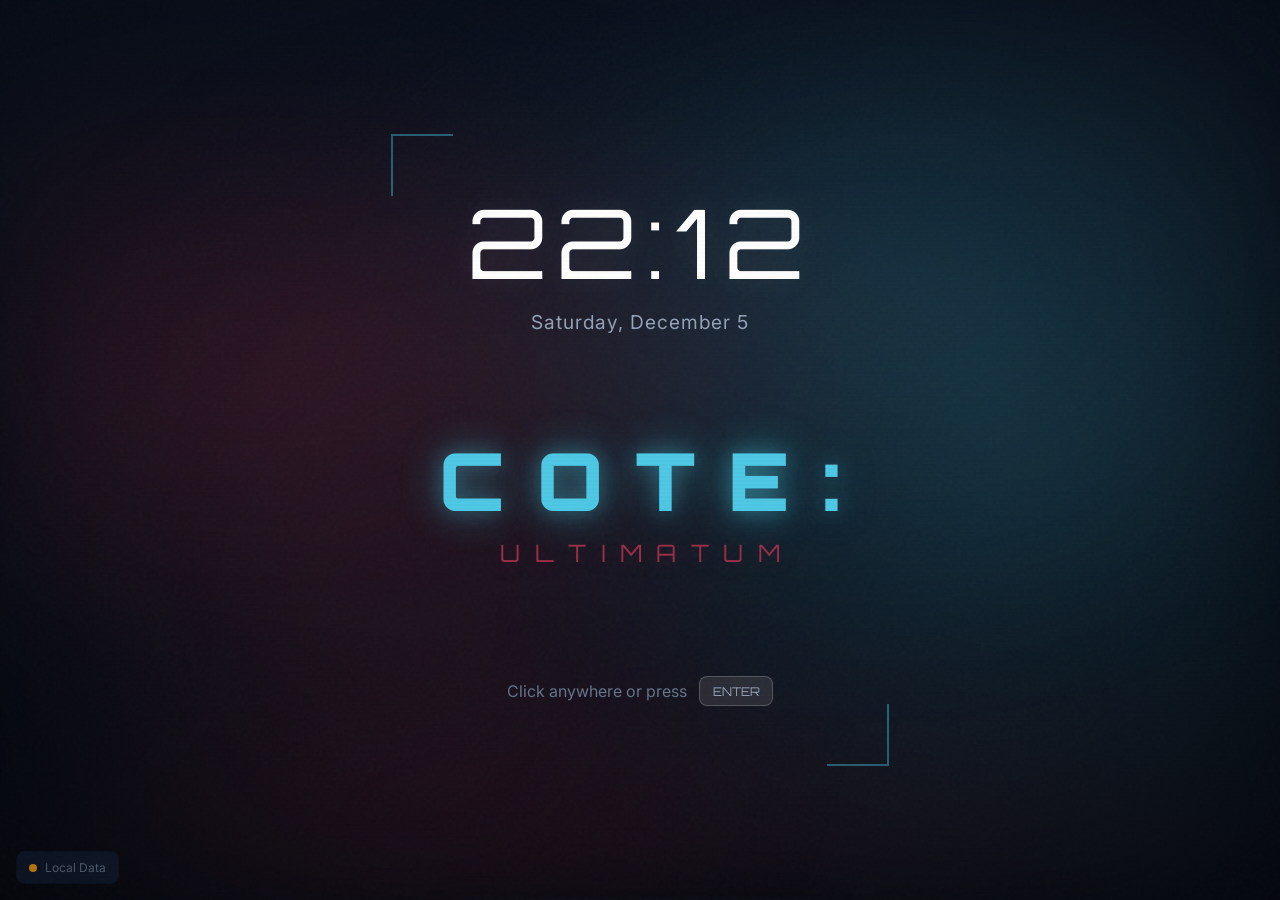
==== commit 97e0a2db: "refactor: centralize duplicated label arrays into LABEL CONFIG Year (1st/2nd/3rd), class (A-D), stat" ====
--- a/index.html
+++ b/index.html
@@ -55,8 +55,8 @@
     <!-- Lock Screen -->
     <div id="lock-screen" class="screen active">
         <div class="lock-content">
-            <div class="lock-time" id="lock-time">12:00</div>
-            <div class="lock-date" id="lock-date">Monday, January 11</div>
+            <div class="lock-time" id="lock-time"></div>
+            <div class="lock-date" id="lock-date"></div>
             <div class="lock-branding">
                 <h1 class="lock-title">COTE:</h1>
                 <h2 class="lock-subtitle">ULTIMATUM</h2>
@@ -79,7 +79,7 @@
                 <span class="home-brand-subtitle">ULTIMATUM</span>
             </div>
             <div class="header-right">
-                <span class="home-time" id="home-time">12:00</span>
+                <span class="home-time" id="home-time"></span>
                 <button class="lock-btn" id="lock-btn">
                     <svg viewBox="0 0 24 24" fill="none" stroke="currentColor" stroke-width="2">
                         <rect x="3" y="11" width="18" height="11" rx="2" ry="2"/>
@@ -100,7 +100,7 @@
                     </div>
                     <span class="app-name">OAA</span>
                 </div>
-                <div class="app-icon" data-app="events">
+                <div class="app-icon" data-app="exams">
                     <div class="app-icon-image">
                         <svg viewBox="0 0 64 64" fill="none" xmlns="http://www.w3.org/2000/svg">
                             <rect x="8" y="12" width="48" height="44" rx="4" stroke="currentColor" stroke-width="2"/>
@@ -177,7 +177,7 @@
                 <span class="brand-subtitle">ULTIMATUM</span>
             </div>
             <div class="header-right">
-                <span class="header-time" id="oaa-time">12:00</span>
+                <span class="header-time" id="oaa-time"></span>
                 <button class="nav-btn" data-action="home" title="Home">
                     <svg viewBox="0 0 24 24" fill="none" stroke="currentColor" stroke-width="2">
                         <path d="M3 9l9-7 9 7v11a2 2 0 0 1-2 2H5a2 2 0 0 1-2-2z"/>
@@ -205,21 +205,13 @@
             <div class="year-section" data-section-id="year1">
                 <div class="year-header">
                     <h2 class="year-title">1st Year Students</h2>
-                    <span class="year-count" id="first-year-count">0 total</span>
+                    <span class="year-count" id="first-year-count"></span>
                     <span class="year-toggle" aria-hidden="true"></span>
                 </div>
                 <div class="year-collapse"><div class="year-collapse-inner">
                     <div class="sort-container year-sort" data-year-sort="1">
                         <span class="sort-label">Sort:</span>
-                        <div class="sort-buttons">
-                            <button class="sort-btn active" data-sort="default">Default</button>
-                            <button class="sort-btn" data-sort="overall">Overall Grade</button>
-                            <button class="sort-btn" data-sort="academic">Academic Ability</button>
-                            <button class="sort-btn" data-sort="intelligence">Intelligence</button>
-                            <button class="sort-btn" data-sort="decision">Decision Making</button>
-                            <button class="sort-btn" data-sort="physical">Physical Ability</button>
-                            <button class="sort-btn" data-sort="cooperativeness">Cooperativeness</button>
-                        </div>
+                        <div class="sort-buttons" data-render="sort-buttons"></div>
                     </div>
                     <div class="class-grid" id="first-year-classes">
                         <!-- Classes populated by JS -->
@@ -230,21 +222,13 @@
             <div class="year-section collapsed" data-section-id="year2">
                 <div class="year-header">
                     <h2 class="year-title">2nd Year Students</h2>
-                    <span class="year-count" id="second-year-count">0 total</span>
+                    <span class="year-count" id="second-year-count"></span>
                     <span class="year-toggle" aria-hidden="true"></span>
                 </div>
                 <div class="year-collapse"><div class="year-collapse-inner">
                     <div class="sort-container year-sort" data-year-sort="2">
                         <span class="sort-label">Sort:</span>
-                        <div class="sort-buttons">
-                            <button class="sort-btn active" data-sort="default">Default</button>
-                            <button class="sort-btn" data-sort="overall">Overall Grade</button>
-                            <button class="sort-btn" data-sort="academic">Academic Ability</button>
-                            <button class="sort-btn" data-sort="intelligence">Intelligence</button>
-                            <button class="sort-btn" data-sort="decision">Decision Making</button>
-                            <button class="sort-btn" data-sort="physical">Physical Ability</button>
-                            <button class="sort-btn" data-sort="cooperativeness">Cooperativeness</button>
-                        </div>
+                        <div class="sort-buttons" data-render="sort-buttons"></div>
                     </div>
                     <div class="class-grid" id="second-year-classes">
                         <!-- Classes populated by JS -->
@@ -255,21 +239,13 @@
             <div class="year-section collapsed" data-section-id="year3">
                 <div class="year-header">
                     <h2 class="year-title">3rd Year Students</h2>
-                    <span class="year-count" id="third-year-count">0 total</span>
+                    <span class="year-count" id="third-year-count"></span>
                     <span class="year-toggle" aria-hidden="true"></span>
                 </div>
                 <div class="year-collapse"><div class="year-collapse-inner">
                     <div class="sort-container year-sort" data-year-sort="3">
                         <span class="sort-label">Sort:</span>
-                        <div class="sort-buttons">
-                            <button class="sort-btn active" data-sort="default">Default</button>
-                            <button class="sort-btn" data-sort="overall">Overall Grade</button>
-                            <button class="sort-btn" data-sort="academic">Academic Ability</button>
-                            <button class="sort-btn" data-sort="intelligence">Intelligence</button>
-                            <button class="sort-btn" data-sort="decision">Decision Making</button>
-                            <button class="sort-btn" data-sort="physical">Physical Ability</button>
-                            <button class="sort-btn" data-sort="cooperativeness">Cooperativeness</button>
-                        </div>
+                        <div class="sort-buttons" data-render="sort-buttons"></div>
                     </div>
                     <div class="class-grid" id="third-year-classes">
                         <!-- Classes populated by JS -->
@@ -280,7 +256,7 @@
             <div class="year-section" data-section-id="council">
                 <div class="year-header">
                     <h2 class="year-title">Student Council</h2>
-                    <span class="year-count" id="council-count">0 total</span>
+                    <span class="year-count" id="council-count"></span>
                     <span class="year-toggle" aria-hidden="true"></span>
                 </div>
                 <div class="year-collapse"><div class="year-collapse-inner">
@@ -300,7 +276,7 @@
             <div class="year-section" data-section-id="faculty">
                 <div class="year-header">
                     <h2 class="year-title">Faculty Members</h2>
-                    <span class="year-count" id="faculty-count">0 total</span>
+                    <span class="year-count" id="faculty-count"></span>
                     <span class="year-toggle" aria-hidden="true"></span>
                 </div>
                 <div class="year-collapse"><div class="year-collapse-inner">
@@ -323,22 +299,14 @@
             <div class="class-view-top">
                 <div class="sort-container class-sort">
                     <span class="sort-label">Sort:</span>
-                    <div class="sort-buttons" id="class-sort-buttons">
-                        <button class="sort-btn active" data-sort="default">Default</button>
-                        <button class="sort-btn" data-sort="overall">Overall Grade</button>
-                        <button class="sort-btn" data-sort="academic">Academic Ability</button>
-                        <button class="sort-btn" data-sort="intelligence">Intelligence</button>
-                        <button class="sort-btn" data-sort="decision">Decision Making</button>
-                        <button class="sort-btn" data-sort="physical">Physical Ability</button>
-                        <button class="sort-btn" data-sort="cooperativeness">Cooperativeness</button>
-                    </div>
+                    <div class="sort-buttons" id="class-sort-buttons" data-render="sort-buttons"></div>
                 </div>
             </div>
             <div class="class-view-header">
                 <div class="class-view-badge" id="class-badge">A</div>
                 <div class="class-view-info">
-                    <h2 id="class-title">1st Year - Class A</h2>
-                    <p class="student-count" id="student-count">0 Students</p>
+                    <h2 id="class-title"></h2>
+                    <p class="student-count" id="student-count"></p>
                 </div>
             </div>
             <div class="student-list" id="student-list">
@@ -360,15 +328,14 @@
                                 <span class="profile-rank-since" id="profile-rank-since"></span>
                             </div>
                         </div>
-                        <h2 id="profile-name">Student Name</h2>
-                        <p id="profile-class">1st Year - Class A</p>
+                        <h2 id="profile-name"></h2>
+                        <p id="profile-class"></p>
                         <p class="profile-rank-quote" id="profile-rank-quote" style="display:none;"></p>
                     </div>
-                    <div class="profile-commendations" id="profile-commendations"></div>
                     <div class="profile-header-actions">
                         <div class="profile-id">
                             <span class="id-label">ID</span>
-                            <span class="id-value" id="profile-id">ABC-123</span>
+                            <span class="id-value" id="profile-id"></span>
                         </div>
                         <button class="profile-download-btn" id="profile-download-btn" title="Download student card">
                             <svg viewBox="0 0 24 24" fill="none" stroke="currentColor" stroke-width="2" width="16" height="16">
@@ -393,8 +360,9 @@
                         </div>
                         <div class="overall-grade-box">
                             <span class="overall-label">OVERALL GRADE</span>
-                            <span class="overall-value" id="profile-overall">B-</span>
-                        </div>
+                            <span class="overall-value" id="profile-overall"></span>
+                        </div>
+                        <div class="profile-commendations" id="profile-commendations"></div>
                     </div>
                     <div class="profile-stats">
                         <h3 class="stats-title">Evaluation</h3>
@@ -414,7 +382,7 @@
     </div>
 
     <!-- Events App -->
-    <div id="events-app" class="screen app-screen">
+    <div id="exams-app" class="screen app-screen">
         <div class="app-header">
             <div class="nav-group">
                 <button class="nav-btn" data-action="back" title="Back (ESC)">
@@ -429,7 +397,7 @@
                 <span class="brand-subtitle">ULTIMATUM</span>
             </div>
             <div class="header-right">
-                <span class="header-time" id="events-time">12:00</span>
+                <span class="header-time" id="exams-time"></span>
                 <button class="nav-btn" data-action="home" title="Home">
                     <svg viewBox="0 0 24 24" fill="none" stroke="currentColor" stroke-width="2">
                         <path d="M3 9l9-7 9 7v11a2 2 0 0 1-2 2H5a2 2 0 0 1-2-2z"/>
@@ -438,12 +406,12 @@
                 </button>
             </div>
         </div>
-        <div class="events-content">
+        <div class="exams-content">
             <!-- Current Event Section -->
-            <div class="events-section">
-                <div class="events-section-header">
+            <div class="exams-section">
+                <div class="exams-section-header">
                     <div class="section-indicator standby"></div>
-                    <h2 class="events-section-title">CURRENT EXAM</h2>
+                    <h2 class="exams-section-title">CURRENT EXAM</h2>
                 </div>
                 <div class="current-event-card" id="current-event">
                     <div class="standby-state">
@@ -462,10 +430,10 @@
             </div>
 
             <!-- Upcoming Section -->
-            <div class="events-section">
-                <div class="events-section-header">
+            <div class="exams-section">
+                <div class="exams-section-header">
                     <div class="section-indicator upcoming"></div>
-                    <h2 class="events-section-title">UPCOMING</h2>
+                    <h2 class="exams-section-title">UPCOMING</h2>
                 </div>
                 <div class="upcoming-list">
                     <div class="upcoming-empty">
@@ -475,10 +443,10 @@
             </div>
 
             <!-- Exam Types Reference (Collapsible) -->
-            <div class="events-section collapsible">
-                <div class="events-section-header" data-toggle="exam-types">
+            <div class="exams-section collapsible">
+                <div class="exams-section-header" data-toggle="exam-types">
                     <div class="section-indicator info"></div>
-                    <h2 class="events-section-title">EXAM TYPES</h2>
+                    <h2 class="exams-section-title">EXAM TYPES</h2>
                     <span class="collapse-icon">▼</span>
                 </div>
                 <div class="collapsible-content collapsed" id="exam-types">
@@ -593,12 +561,12 @@
             </div>
 
             <!-- Past Events Section -->
-            <div class="events-section">
-                <div class="events-section-header">
+            <div class="exams-section">
+                <div class="exams-section-header">
                     <div class="section-indicator past"></div>
-                    <h2 class="events-section-title">HISTORY</h2>
-                </div>
-                <div class="past-events-list">
+                    <h2 class="exams-section-title">HISTORY</h2>
+                </div>
+                <div class="past-exams-list">
                     <div class="past-event-item">
                         <div class="past-event-date">—</div>
                         <div class="past-event-info">
@@ -608,7 +576,7 @@
                 </div>
             </div>
         </div>
-        <div class="keyboard-hint events-hints">
+        <div class="keyboard-hint exams-hints">
             <div class="key-hint"><span class="key">ESC</span> BACK</div>
         </div>
     </div>
@@ -629,7 +597,7 @@
                 <span class="brand-subtitle">ULTIMATUM</span>
             </div>
             <div class="header-right">
-                <span class="header-time" id="admin-time">12:00</span>
+                <span class="header-time" id="admin-time"></span>
                 <button class="nav-btn" data-action="home" title="Home">
                     <svg viewBox="0 0 24 24" fill="none" stroke="currentColor" stroke-width="2">
                         <path d="M3 9l9-7 9 7v11a2 2 0 0 1-2 2H5a2 2 0 0 1-2-2z"/>
@@ -677,81 +645,14 @@
                             <circle cx="12" cy="7" r="4"/>
                         </svg>
                     </span>
-                    <span class="admin-user-name" id="admin-user-name">Admin</span>
+                    <span class="admin-user-name" id="admin-user-name"></span>
                 </div>
                 <button class="admin-logout-btn" id="admin-logout-btn">Log Out</button>
             </div>
 
             <div class="admin-section">
                 <h3 class="admin-section-title">Class Points</h3>
-                <div class="admin-years-container">
-                    <!-- Year 1 -->
-                    <div class="admin-year-section">
-                        <div class="admin-year-label">1st Year</div>
-                        <div class="admin-class-grid">
-                            <div class="admin-class-input">
-                                <span class="admin-class-badge class-a">A</span>
-                                <input type="text" id="admin-points-1-A" inputmode="numeric" pattern="[0-9,]*" value="1,000">
-                            </div>
-                            <div class="admin-class-input">
-                                <span class="admin-class-badge class-b">B</span>
-                                <input type="text" id="admin-points-1-B" inputmode="numeric" pattern="[0-9,]*" value="1,000">
-                            </div>
-                            <div class="admin-class-input">
-                                <span class="admin-class-badge class-c">C</span>
-                                <input type="text" id="admin-points-1-C" inputmode="numeric" pattern="[0-9,]*" value="1,000">
-                            </div>
-                            <div class="admin-class-input">
-                                <span class="admin-class-badge class-d">D</span>
-                                <input type="text" id="admin-points-1-D" inputmode="numeric" pattern="[0-9,]*" value="1,000">
-                            </div>
-                        </div>
-                    </div>
-                    <!-- Year 2 -->
-                    <div class="admin-year-section">
-                        <div class="admin-year-label">2nd Year</div>
-                        <div class="admin-class-grid">
-                            <div class="admin-class-input">
-                                <span class="admin-class-badge class-a">A</span>
-                                <input type="text" id="admin-points-2-A" inputmode="numeric" pattern="[0-9,]*" value="1,000">
-                            </div>
-                            <div class="admin-class-input">
-                                <span class="admin-class-badge class-b">B</span>
-                                <input type="text" id="admin-points-2-B" inputmode="numeric" pattern="[0-9,]*" value="1,000">
-                            </div>
-                            <div class="admin-class-input">
-                                <span class="admin-class-badge class-c">C</span>
-                                <input type="text" id="admin-points-2-C" inputmode="numeric" pattern="[0-9,]*" value="1,000">
-                            </div>
-                            <div class="admin-class-input">
-                                <span class="admin-class-badge class-d">D</span>
-                                <input type="text" id="admin-points-2-D" inputmode="numeric" pattern="[0-9,]*" value="1,000">
-                            </div>
-                        </div>
-                    </div>
-                    <!-- Year 3 -->
-                    <div class="admin-year-section">
-                        <div class="admin-year-label">3rd Year</div>
-                        <div class="admin-class-grid">
-                            <div class="admin-class-input">
-                                <span class="admin-class-badge class-a">A</span>
-                                <input type="text" id="admin-points-3-A" inputmode="numeric" pattern="[0-9,]*" value="1,000">
-                            </div>
-                            <div class="admin-class-input">
-                                <span class="admin-class-badge class-b">B</span>
-                                <input type="text" id="admin-points-3-B" inputmode="numeric" pattern="[0-9,]*" value="1,000">
-                            </div>
-                            <div class="admin-class-input">
-                                <span class="admin-class-badge class-c">C</span>
-                                <input type="text" id="admin-points-3-C" inputmode="numeric" pattern="[0-9,]*" value="1,000">
-                            </div>
-                            <div class="admin-class-input">
-                                <span class="admin-class-badge class-d">D</span>
-                                <input type="text" id="admin-points-3-D" inputmode="numeric" pattern="[0-9,]*" value="1,000">
-                            </div>
-                        </div>
-                    </div>
-                </div>
+                <div class="admin-years-container" data-render="admin-class-points"></div>
                 <div class="admin-actions">
                     <button class="admin-save-btn" id="admin-save-btn">Save Changes</button>
                     <button class="admin-reset-btn" id="admin-reset-btn">Reset</button>
@@ -777,19 +678,8 @@
                         Add Student
                     </button>
                     <div class="admin-student-filter">
-                        <select id="admin-student-year-filter">
-                            <option value="">All Years</option>
-                            <option value="1">1st Year</option>
-                            <option value="2">2nd Year</option>
-                            <option value="3">3rd Year</option>
-                        </select>
-                        <select id="admin-student-class-filter">
-                            <option value="">All Classes</option>
-                            <option value="A">Class A</option>
-                            <option value="B">Class B</option>
-                            <option value="C">Class C</option>
-                            <option value="D">Class D</option>
-                        </select>
+                        <select id="admin-student-year-filter"></select>
+                        <select id="admin-student-class-filter"></select>
                     </div>
                 </div>
                 <div class="admin-student-list" id="admin-student-list">
@@ -808,13 +698,7 @@
                         Add Faculty
                     </button>
                     <div class="admin-student-filter">
-                        <select id="admin-faculty-rank-filter">
-                            <option value="">All Ranks</option>
-                            <option value="Staff">Staff</option>
-                            <option value="Instructor">Instructor</option>
-                            <option value="Director">Director</option>
-                            <option value="Chairperson">Chairperson</option>
-                        </select>
+                        <select id="admin-faculty-rank-filter"></select>
                     </div>
                 </div>
                 <div class="admin-student-list" id="admin-faculty-list">
@@ -838,20 +722,11 @@
                     <div class="admin-form-row admin-form-row-half" id="admin-form-year-class-row">
                         <div>
                             <label>Year</label>
-                            <select id="admin-student-year">
-                                <option value="1">1st Year</option>
-                                <option value="2">2nd Year</option>
-                                <option value="3">3rd Year</option>
-                            </select>
+                            <select id="admin-student-year"></select>
                         </div>
                         <div>
                             <label>Class</label>
-                            <select id="admin-student-class">
-                                <option value="A">Class A</option>
-                                <option value="B">Class B</option>
-                                <option value="C">Class C</option>
-                                <option value="D">Class D</option>
-                            </select>
+                            <select id="admin-student-class"></select>
                         </div>
                     </div>
                     <div class="admin-form-row admin-image-row">
@@ -879,75 +754,20 @@
                         </div>
                     </div>
                     <div class="admin-form-section-title">Evaluation</div>
-                    <div class="admin-form-stats">
-                        <div class="admin-stat-input stat-academic">
-                            <label>Academic Ability</label>
-                            <input type="number" id="admin-student-academic" min="0" max="100" value="50">
-                            <select id="admin-student-trait-academic" class="admin-trait-select"></select>
-                        </div>
-                        <div class="admin-stat-input stat-intelligence">
-                            <label>Intelligence</label>
-                            <input type="number" id="admin-student-intelligence" min="0" max="100" value="50">
-                            <select id="admin-student-trait-intelligence" class="admin-trait-select"></select>
-                        </div>
-                        <div class="admin-stat-input stat-decision">
-                            <label>Decision Making</label>
-                            <input type="number" id="admin-student-decision" min="0" max="100" value="50">
-                            <select id="admin-student-trait-decision" class="admin-trait-select"></select>
-                        </div>
-                        <div class="admin-stat-input stat-physical">
-                            <label>Physical Ability</label>
-                            <input type="number" id="admin-student-physical" min="0" max="100" value="50">
-                            <select id="admin-student-trait-physical" class="admin-trait-select"></select>
-                        </div>
-                        <div class="admin-stat-input stat-cooperativeness">
-                            <label>Cooperativeness</label>
-                            <input type="number" id="admin-student-cooperativeness" min="0" max="100" value="50">
-                            <select id="admin-student-trait-cooperativeness" class="admin-trait-select"></select>
-                        </div>
-                    </div>
+                    <div class="admin-form-stats" data-render="admin-stat-inputs"></div>
                     <div class="admin-form-section-title" id="admin-form-council-title">Rank</div>
                     <div class="admin-form-row" id="admin-form-council-row">
-                        <select id="admin-student-council-rank">
-                            <option value="">None</option>
-                            <option value="Representative">Representative</option>
-                            <option value="Treasurer">Treasurer</option>
-                            <option value="Secretary">Secretary</option>
-                            <option value="Vice President">Vice President</option>
-                            <option value="President">President</option>
-                        </select>
+                        <select id="admin-student-council-rank"></select>
                     </div>
                     <div class="admin-form-section-title" id="admin-form-faculty-title" style="display:none;">Rank</div>
                     <div class="admin-form-row" id="admin-form-faculty-row" style="display:none;">
-                        <select id="admin-student-faculty-rank">
-                            <option value="">None</option>
-                            <option value="Staff">Staff</option>
-                            <option value="Instructor">Instructor</option>
-                            <option value="Director">Director</option>
-                            <option value="Chairperson">Chairperson</option>
-                        </select>
+                        <select id="admin-student-faculty-rank"></select>
                     </div>
                     <div class="admin-form-section-title" id="admin-form-tenure-title" style="display:none;">Tenure</div>
                     <div class="admin-form-row admin-form-tenure" id="admin-form-tenure-row" style="display:none;">
                         <div class="admin-tenure-fields">
-                            <select id="admin-student-tenure-day" class="admin-tenure-day">
-                                <option value="">Day</option>
-                            </select>
-                            <select id="admin-student-tenure-month" class="admin-tenure-month">
-                                <option value="">Month</option>
-                                <option value="1">January</option>
-                                <option value="2">February</option>
-                                <option value="3">March</option>
-                                <option value="4">April</option>
-                                <option value="5">May</option>
-                                <option value="6">June</option>
-                                <option value="7">July</option>
-                                <option value="8">August</option>
-                                <option value="9">September</option>
-                                <option value="10">October</option>
-                                <option value="11">November</option>
-                                <option value="12">December</option>
-                            </select>
+                            <select id="admin-student-tenure-day" class="admin-tenure-day"></select>
+                            <select id="admin-student-tenure-month" class="admin-tenure-month"></select>
                             <input type="number" id="admin-student-tenure-year" class="admin-tenure-year" min="2000" max="2100" step="1" placeholder="Year">
                         </div>
                     </div>
@@ -959,20 +779,33 @@
                     <div class="admin-form-row admin-form-commendations">
                         <div id="admin-commendations-list" class="admin-commendations-list"></div>
                         <div class="admin-commendation-add">
-                            <select id="admin-commendation-type">
-                                <option value="">Type</option>
-                                <option value="diplomat">Diplomat</option>
-                                <option value="service">Service</option>
-                            </select>
-                            <select id="admin-commendation-tier">
-                                <option value="">Tier</option>
-                                <option value="1">Bronze</option>
-                                <option value="2">Silver</option>
-                                <option value="3">Gold</option>
-                                <option value="4">Diamond</option>
-                            </select>
-                            <input type="date" id="admin-commendation-date">
-                            <button type="button" id="admin-commendation-add-btn" class="admin-btn-add">Award</button>
+                            <div class="admin-commendation-add-line admin-commendation-add-line-top">
+                                <select id="admin-commendation-category"></select>
+                                <select id="admin-commendation-type"></select>
+                                <select id="admin-commendation-tier"></select>
+                            </div>
+                            <div class="admin-commendation-add-line admin-commendation-add-line-bottom">
+                                <select id="admin-commendation-day" class="admin-tenure-day">
+                                    <option value="">Day</option>
+                                </select>
+                                <select id="admin-commendation-month" class="admin-tenure-month">
+                                    <option value="">Month</option>
+                                    <option value="1">January</option>
+                                    <option value="2">February</option>
+                                    <option value="3">March</option>
+                                    <option value="4">April</option>
+                                    <option value="5">May</option>
+                                    <option value="6">June</option>
+                                    <option value="7">July</option>
+                                    <option value="8">August</option>
+                                    <option value="9">September</option>
+                                    <option value="10">October</option>
+                                    <option value="11">November</option>
+                                    <option value="12">December</option>
+                                </select>
+                                <input type="number" id="admin-commendation-year" class="admin-tenure-year" min="2000" max="2100" step="1" placeholder="Year">
+                                <button type="button" id="admin-commendation-add-btn" class="admin-btn-add">Award</button>
+                            </div>
                         </div>
                     </div>
                 </div>
@@ -1048,7 +881,7 @@
                 <span class="brand-subtitle">ULTIMATUM</span>
             </div>
             <div class="header-right">
-                <span class="header-time" id="creator-time">12:00</span>
+                <span class="header-time" id="creator-time"></span>
                 <button class="nav-btn" data-action="home" title="Home">
                     <svg viewBox="0 0 24 24" fill="none" stroke="currentColor" stroke-width="2">
                         <path d="M3 9l9-7 9 7v11a2 2 0 0 1-2 2H5a2 2 0 0 1-2-2z"/>
@@ -1206,142 +1039,7 @@
                     </div>
 
                     <!-- Stat Cards -->
-                    <div class="eval-cards">
-                    <!-- Academic -->
-                    <div class="eval-card" data-category="academic">
-                        <div class="eval-card-header">
-                            <span class="eval-card-name">Academic Ability</span>
-                            <div class="eval-card-trait" id="trait-result-academic"></div>
-                        </div>
-                        <div class="eval-card-bar-container">
-                            <div class="eval-card-bar">
-                                <div class="eval-bar-locked eval-bar-locked-left" id="locked-left-academic"></div>
-                                <div class="eval-bar-locked eval-bar-locked-right" id="locked-right-academic"></div>
-                                <div class="eval-bar-fill stat-academic" id="creator-stat-academic-bar" style="width: 10%"></div>
-                            </div>
-                            <div class="eval-bar-labels">
-                                <span>0</span>
-                                <span>50</span>
-                                <span>100</span>
-                            </div>
-                        </div>
-                        <div class="eval-card-controls">
-                            <input type="range" class="eval-card-slider" id="creator-stat-academic" min="0" max="100" value="50">
-                            <span class="eval-card-value" id="creator-stat-academic-display">50</span>
-                        </div>
-                        <button class="eval-card-discover" data-category="academic">
-                            Discover Trait
-                        </button>
-                    </div>
-
-                    <!-- Intelligence -->
-                    <div class="eval-card" data-category="intelligence">
-                        <div class="eval-card-header">
-                            <span class="eval-card-name">Intelligence</span>
-                            <div class="eval-card-trait" id="trait-result-intelligence"></div>
-                        </div>
-                        <div class="eval-card-bar-container">
-                            <div class="eval-card-bar">
-                                <div class="eval-bar-locked eval-bar-locked-left" id="locked-left-intelligence"></div>
-                                <div class="eval-bar-locked eval-bar-locked-right" id="locked-right-intelligence"></div>
-                                <div class="eval-bar-fill stat-intelligence" id="creator-stat-intelligence-bar" style="width: 10%"></div>
-                            </div>
-                            <div class="eval-bar-labels">
-                                <span>0</span>
-                                <span>50</span>
-                                <span>100</span>
-                            </div>
-                        </div>
-                        <div class="eval-card-controls">
-                            <input type="range" class="eval-card-slider" id="creator-stat-intelligence" min="0" max="100" value="50">
-                            <span class="eval-card-value" id="creator-stat-intelligence-display">50</span>
-                        </div>
-                        <button class="eval-card-discover" data-category="intelligence">
-                            Discover Trait
-                        </button>
-                    </div>
-
-                    <!-- Decision Making -->
-                    <div class="eval-card" data-category="decision">
-                        <div class="eval-card-header">
-                            <span class="eval-card-name">Decision Making</span>
-                            <div class="eval-card-trait" id="trait-result-decision"></div>
-                        </div>
-                        <div class="eval-card-bar-container">
-                            <div class="eval-card-bar">
-                                <div class="eval-bar-locked eval-bar-locked-left" id="locked-left-decision"></div>
-                                <div class="eval-bar-locked eval-bar-locked-right" id="locked-right-decision"></div>
-                                <div class="eval-bar-fill stat-decision" id="creator-stat-decision-bar" style="width: 10%"></div>
-                            </div>
-                            <div class="eval-bar-labels">
-                                <span>0</span>
-                                <span>50</span>
-                                <span>100</span>
-                            </div>
-                        </div>
-                        <div class="eval-card-controls">
-                            <input type="range" class="eval-card-slider" id="creator-stat-decision" min="0" max="100" value="50">
-                            <span class="eval-card-value" id="creator-stat-decision-display">50</span>
-                        </div>
-                        <button class="eval-card-discover" data-category="decision">
-                            Discover Trait
-                        </button>
-                    </div>
-
-                    <!-- Physical -->
-                    <div class="eval-card" data-category="physical">
-                        <div class="eval-card-header">
-                            <span class="eval-card-name">Physical Ability</span>
-                            <div class="eval-card-trait" id="trait-result-physical"></div>
-                        </div>
-                        <div class="eval-card-bar-container">
-                            <div class="eval-card-bar">
-                                <div class="eval-bar-locked eval-bar-locked-left" id="locked-left-physical"></div>
-                                <div class="eval-bar-locked eval-bar-locked-right" id="locked-right-physical"></div>
-                                <div class="eval-bar-fill stat-physical" id="creator-stat-physical-bar" style="width: 10%"></div>
-                            </div>
-                            <div class="eval-bar-labels">
-                                <span>0</span>
-                                <span>50</span>
-                                <span>100</span>
-                            </div>
-                        </div>
-                        <div class="eval-card-controls">
-                            <input type="range" class="eval-card-slider" id="creator-stat-physical" min="0" max="100" value="50">
-                            <span class="eval-card-value" id="creator-stat-physical-display">50</span>
-                        </div>
-                        <button class="eval-card-discover" data-category="physical">
-                            Discover Trait
-                        </button>
-                    </div>
-
-                    <!-- Cooperativeness -->
-                    <div class="eval-card" data-category="cooperativeness">
-                        <div class="eval-card-header">
-                            <span class="eval-card-name">Cooperativeness</span>
-                            <div class="eval-card-trait" id="trait-result-cooperativeness"></div>
-                        </div>
-                        <div class="eval-card-bar-container">
-                            <div class="eval-card-bar">
-                                <div class="eval-bar-locked eval-bar-locked-left" id="locked-left-cooperativeness"></div>
-                                <div class="eval-bar-locked eval-bar-locked-right" id="locked-right-cooperativeness"></div>
-                                <div class="eval-bar-fill stat-cooperativeness" id="creator-stat-cooperativeness-bar" style="width: 10%"></div>
-                            </div>
-                            <div class="eval-bar-labels">
-                                <span>0</span>
-                                <span>50</span>
-                                <span>100</span>
-                            </div>
-                        </div>
-                        <div class="eval-card-controls">
-                            <input type="range" class="eval-card-slider" id="creator-stat-cooperativeness" min="0" max="100" value="50">
-                            <span class="eval-card-value" id="creator-stat-cooperativeness-display">50</span>
-                        </div>
-                        <button class="eval-card-discover" data-category="cooperativeness">
-                            Discover Trait
-                        </button>
-                    </div>
-                    </div>
+                    <div class="eval-cards" data-render="creator-eval-cards"></div>
                 </div>
 
                 <div class="creator-nav-buttons centered">
@@ -1444,7 +1142,7 @@
                 <span class="brand-subtitle">ULTIMATUM</span>
             </div>
             <div class="header-right">
-                <span class="header-time" id="honors-time">12:00</span>
+                <span class="header-time" id="honors-time"></span>
                 <button class="nav-btn" data-action="home" title="Home">
                     <svg viewBox="0 0 24 24" fill="none" stroke="currentColor" stroke-width="2">
                         <path d="M3 9l9-7 9 7v11a2 2 0 0 1-2 2H5a2 2 0 0 1-2-2z"/>
--- a/styles.css
+++ b/styles.css
@@ -955,7 +955,7 @@
 
 /* OAA App keyboard hints */
 .oaa-hints,
-.events-hints {
+.exams-hints {
     transition: bottom 0.3s ease, opacity 0.3s ease;
 }
 
@@ -1745,14 +1745,10 @@
     display: flex;
     flex-direction: column;
     gap: 0.5rem;
-    padding-bottom: 1rem;
     margin-bottom: 1rem;
-    border-bottom: 1px dashed color-mix(in srgb, var(--cyan) 25%, transparent);
 }
 
 .admin-commendations-list:empty {
-    border-bottom: none;
-    padding-bottom: 0;
     margin-bottom: 0.75rem;
 }
 
@@ -1812,15 +1808,35 @@
 
 .admin-commendation-add {
     display: flex;
+    flex-direction: column;
+    gap: 0.5rem;
+}
+
+.admin-commendation-add-line {
+    display: flex;
     gap: 0.5rem;
     align-items: stretch;
-    flex-wrap: wrap;
-}
-
-.admin-commendation-add select,
-.admin-commendation-add input {
-    flex: 1 1 8rem;
+}
+
+.admin-commendation-add-line select,
+.admin-commendation-add-line input {
+    flex: 1 1 0;
     min-width: 0;
+}
+
+/* Day/Month/Year/Award row — keep day & year compact, month flexes,
+   button content-sized so the year input doesn't stretch into a long bar. */
+.admin-commendation-add-line-bottom .admin-tenure-day {
+    flex: 0 0 4.5rem;
+}
+.admin-commendation-add-line-bottom .admin-tenure-month {
+    flex: 1 1 auto;
+}
+.admin-commendation-add-line-bottom .admin-tenure-year {
+    flex: 0 0 5.5rem;
+}
+.admin-commendation-add-line-bottom .admin-btn-add {
+    flex: 0 0 auto;
 }
 
 .admin-btn-add {
@@ -1847,7 +1863,7 @@
 .honors-content {
     flex: 1;
     overflow-y: auto;
-    padding: 2rem 3rem 3rem;
+    padding: 2rem 3rem 5rem; /* Extra bottom padding clears the ESC keyboard hint */
     display: flex;
     flex-direction: column;
     gap: 3rem;
@@ -1888,8 +1904,16 @@
 
 .honors-tier-grid {
     display: grid;
-    grid-template-columns: repeat(auto-fit, minmax(260px, 1fr));
+    /* --honors-card-min is set by renderHonorsApp() — measured at runtime
+       from the widest commendation title so adding a longer name later
+       just grows the cards instead of wrapping the title. The grid only
+       exists once renderHonorsApp() has run, so no fallback is needed.
+       min(..., 100%) lets narrow viewports collapse to one column. */
+    grid-template-columns: repeat(auto-fit, minmax(min(var(--honors-card-min), 100%), 1fr));
     gap: 1rem;
+    /* Each card sizes to its own content — without this, expanding one card
+       would stretch every other card in the same row to match its height. */
+    align-items: start;
 }
 
 .honors-tier-card {
@@ -1955,6 +1979,11 @@
     display: flex;
     flex-direction: column;
     gap: 0.2rem;
+    /* flex: 1 + min-width: 0 lets the column take remaining space; the grid
+       min-width is what guarantees long titles fit on one line, but
+       overflow-wrap on the name keeps a future longer title from busting
+       out of the card. */
+    flex: 1 1 0;
     min-width: 0;
 }
 
@@ -1964,6 +1993,7 @@
     font-size: 1rem;
     letter-spacing: 0.08em;
     text-transform: uppercase;
+    overflow-wrap: break-word;
 }
 
 .honors-tier-card-meta {
@@ -2898,22 +2928,20 @@
     padding: 2rem;
     position: relative;
     background: linear-gradient(180deg, rgba(0, 245, 255, 0.05) 0%, transparent 100%);
-    /* Grid layout with named areas:
-         row 1: rank-crest spans full width (only visible for ranked profiles)
-         row 2: name | badges | actions   ← badges anchored here, beside name
-         row 3: class spans col 1 only
-         row 4: quote spans full width    ← so typing doesn't expand col 1
-       profile-header-info uses display: contents so its children become
-       direct grid items. The middle 1fr column fills the actual gap between
-       name-end and actions-start, so badges centered in it sit between the
-       name+star and the ID box. */
+    /* Grid layout with named areas — header is just info on the left,
+       actions on the right. Commendations live under the overall-grade
+       box in the body, not in the header.
+         row 1: rank-crest | actions   (only visible for ranked profiles)
+         row 2: name       | actions
+         row 3: class spans both
+         row 4: quote spans both       (so typing doesn't expand col 1) */
     display: grid;
-    grid-template-columns: auto 1fr auto;
+    grid-template-columns: 1fr auto;
     grid-template-areas:
-        "rank-crest rank-crest rank-crest"
-        "name badges actions"
-        "class class class"
-        "quote quote quote";
+        "rank-crest actions"
+        "name actions"
+        "class class"
+        "quote quote";
     align-items: start;
     column-gap: 1rem;
     row-gap: 0;
@@ -2976,15 +3004,16 @@
    midpoint lands between name-end and actions-start regardless of badge
    count. */
 .profile-commendations {
-    grid-area: badges;
-    align-self: start;
-    justify-self: center;
-    display: flex;
-    align-items: center;
+    /* Sits in the profile body's left column, under the overall-grade box.
+       Width matches the image+grade column (240px) so pins wrap naturally
+       to multiple rows when several are awarded. */
+    display: flex;
+    align-items: center;
+    justify-content: center;
     gap: 0.5rem;
     flex-wrap: wrap;
-    justify-content: center;
-    max-width: 360px;
+    width: 240px;
+    margin-top: 0.5rem;
 }
 
 .profile-commendations:empty {
@@ -3002,6 +3031,9 @@
 
 .profile-commendation:hover {
     transform: scale(1.08);
+    /* Lift above sibling badges so the tooltip isn't painted under the
+       medals that come after this one in the flex row. */
+    z-index: 100;
 }
 
 .profile-commendation img {
@@ -3356,7 +3388,7 @@
    EVENTS APP
    ======================================== */
 
-.events-content {
+.exams-content {
     flex: 1;
     display: flex;
     flex-direction: column;
@@ -3368,14 +3400,14 @@
 }
 
 /* Section styling */
-.events-section {
+.exams-section {
     background: linear-gradient(135deg, var(--bg-card) 0%, rgba(16, 29, 50, 0.6) 100%);
     border: 1px solid rgba(77, 201, 230, 0.1);
     border-radius: var(--border-radius-lg);
     overflow: hidden;
 }
 
-.events-section-header {
+.exams-section-header {
     display: flex;
     align-items: center;
     gap: 0.75rem;
@@ -3385,12 +3417,12 @@
 }
 
 /* Collapsible sections */
-.events-section.collapsible .events-section-header {
+.exams-section.collapsible .exams-section-header {
     cursor: pointer;
     transition: background 0.2s ease;
 }
 
-.events-section.collapsible .events-section-header:hover {
+.exams-section.collapsible .exams-section-header:hover {
     background: rgba(77, 201, 230, 0.05);
 }
 
@@ -3401,7 +3433,7 @@
     transition: color 0.2s ease;
 }
 
-.events-section.collapsible:hover .collapse-icon {
+.exams-section.collapsible:hover .collapse-icon {
     color: var(--cyan);
 }
 
@@ -3456,7 +3488,7 @@
     50% { opacity: 0.5; }
 }
 
-.events-section-title {
+.exams-section-title {
     font-family: 'Orbitron', monospace;
     font-size: 0.85rem;
     font-weight: 600;
@@ -3527,8 +3559,8 @@
     font-size: 0.9rem;
 }
 
-/* Past events list */
-.past-events-list {
+/* Past exams list */
+.past-exams-list {
     padding: 0.5rem 0;
 }
 
@@ -7405,16 +7437,10 @@
             "rank-crest"
             "name"
             "class"
-            "badges"
             "quote"
             "actions";
         row-gap: 1rem;
         align-items: stretch;
-    }
-
-    .profile-commendations {
-        justify-self: center;
-        max-width: none;
     }
 
     .profile-header-info h2 {
@@ -7488,7 +7514,7 @@
     }
 
     /* --- Exams --- */
-    .events-content {
+    .exams-content {
         padding: 1rem;
     }
 
